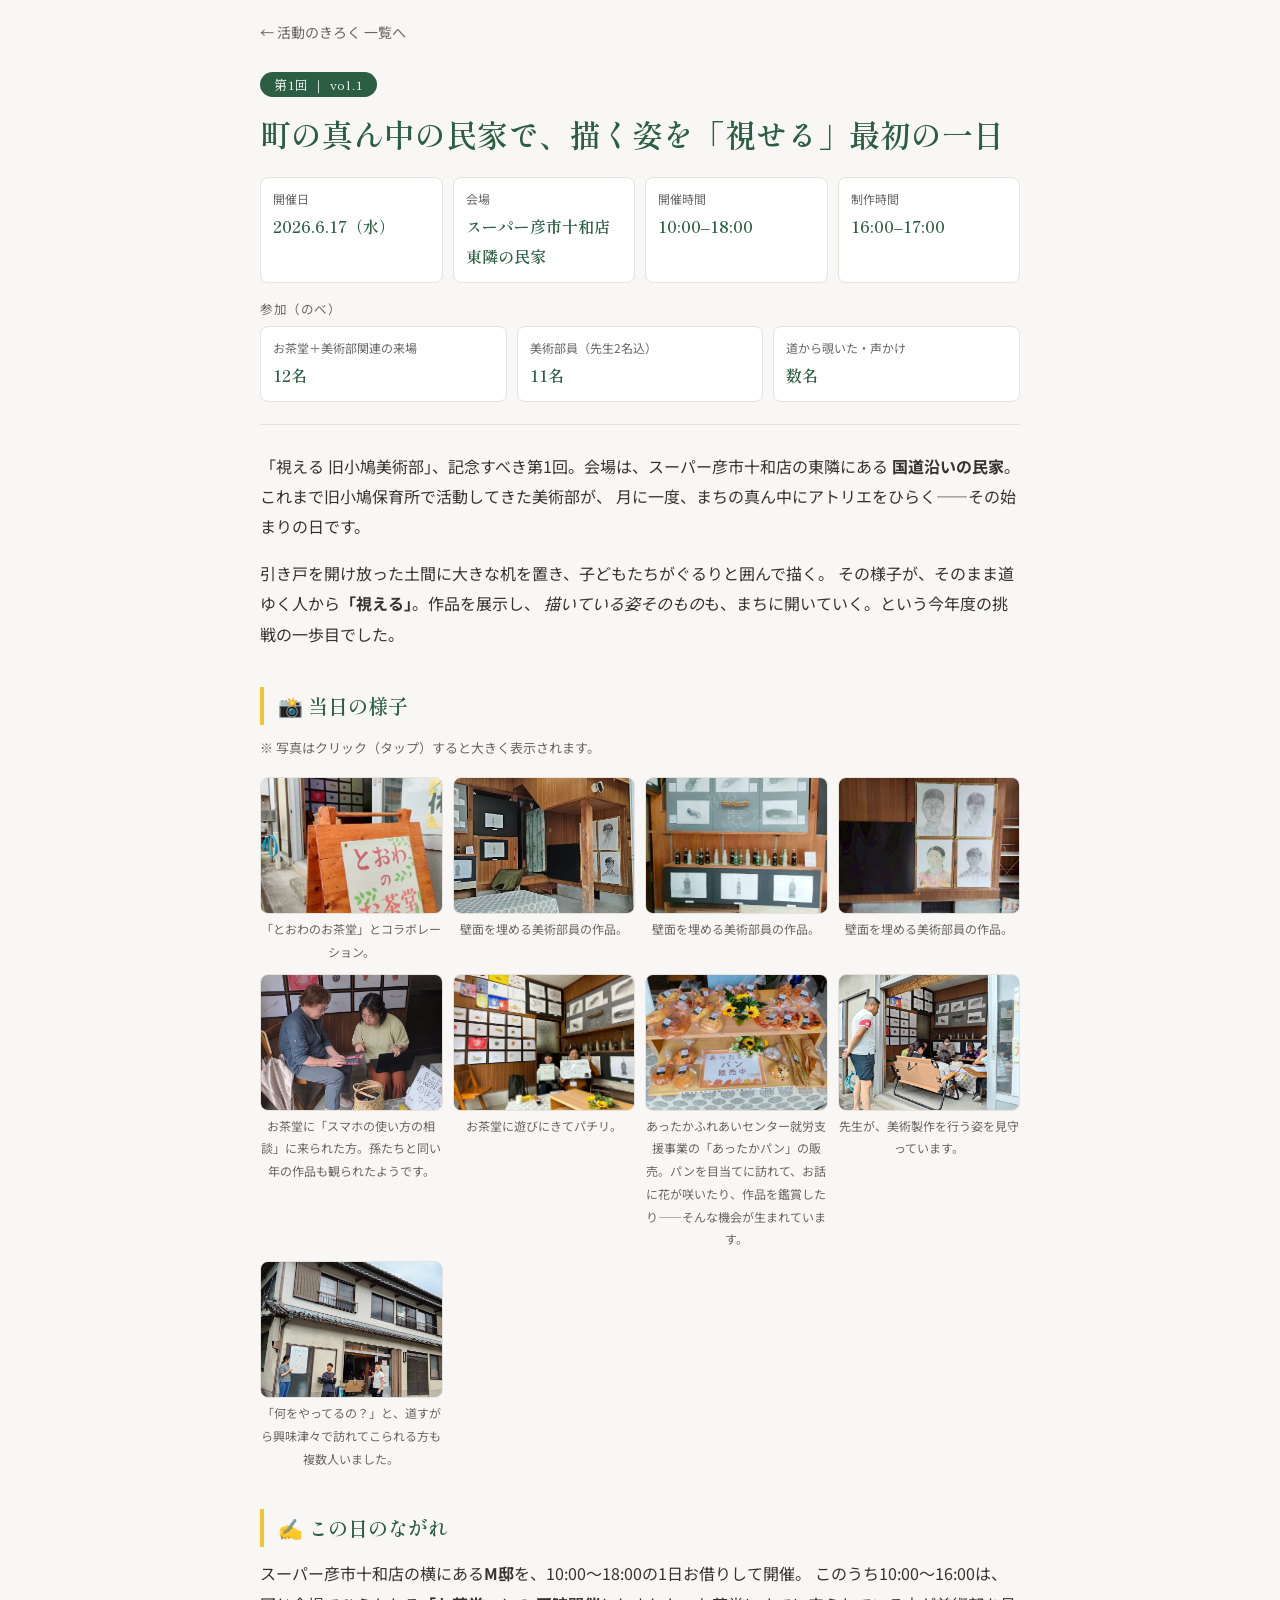
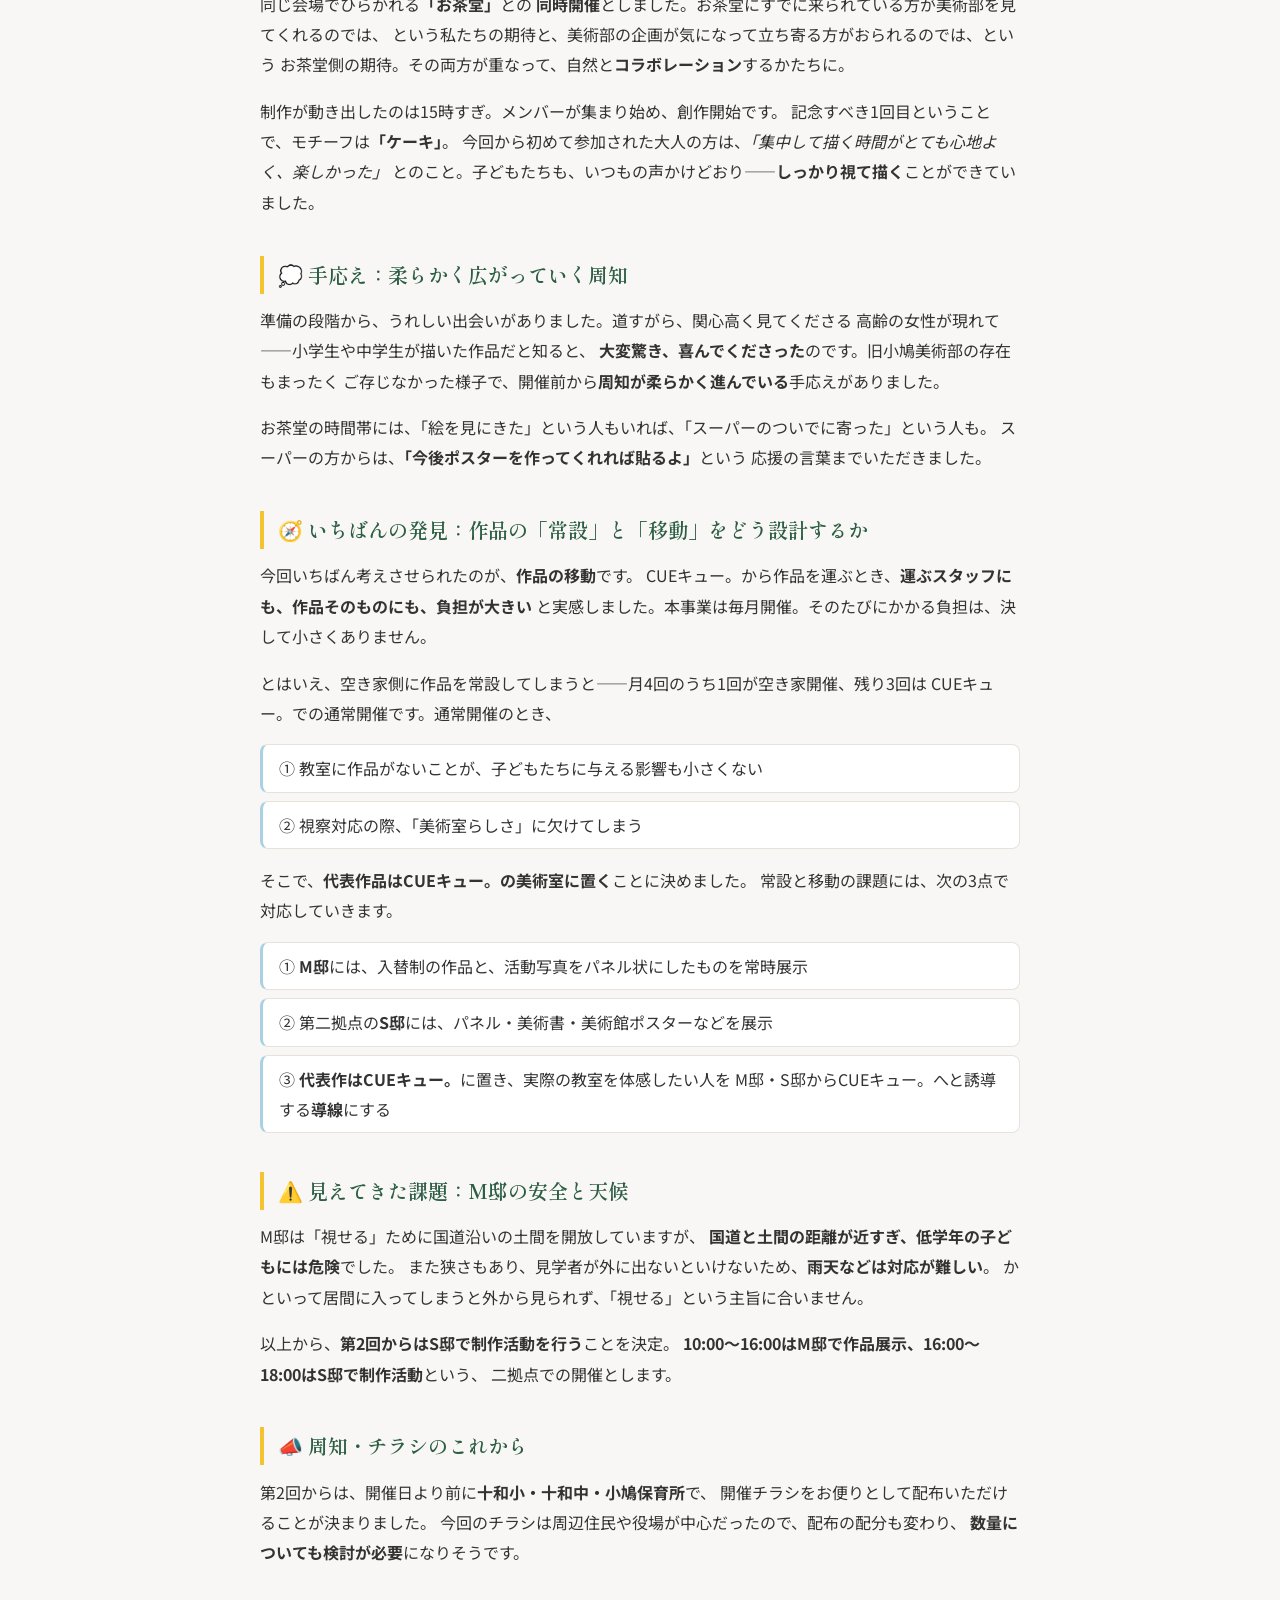
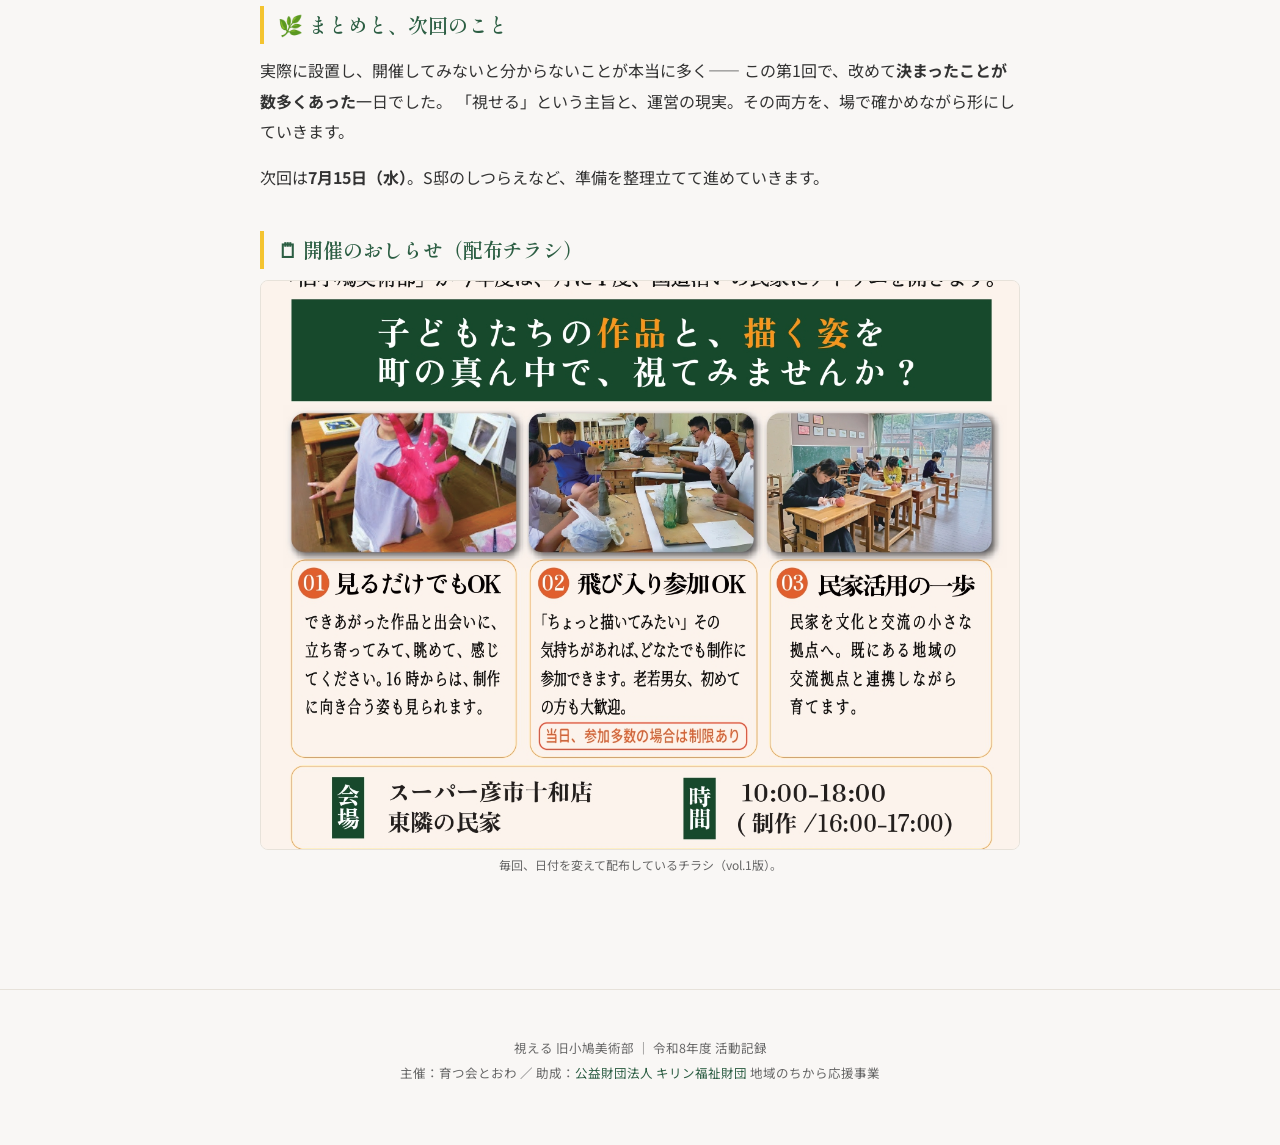
==== reports/2026-06-17-vol01.html @ 8ae600ff "vol.1更新：当日の様子を9枚＋個別キャプションに刷新／クリックで拡大（ライトボックス）追加／トップ画像差し替え／リード文修正 Co-Authored-By: Claude Opus 4.8 <no" ====
<!DOCTYPE html>
<html lang="ja">
<head>
  <meta charset="UTF-8" />
  <meta name="viewport" content="width=device-width, initial-scale=1.0" />
  <meta name="robots" content="noindex, nofollow" />
  <title>第1回（2026.6.17）｜ 視える 旧小鳩美術部</title>
  <link rel="preconnect" href="https://fonts.googleapis.com">
  <link rel="preconnect" href="https://fonts.gstatic.com" crossorigin>
  <link href="https://fonts.googleapis.com/css2?family=Noto+Sans+JP:wght@300;400;500;700&family=Shippori+Mincho:wght@500;600;700&display=swap" rel="stylesheet">
  <link rel="stylesheet" href="../assets/style.css" />
</head>
<body>

  <main class="wrap article">

    <a class="back" href="../index.html">← 活動のきろく 一覧へ</a>

    <header>
      <span class="vol-tag">第1回 ｜ vol.1</span>
      <h1>町の真ん中の民家で、描く姿を「視せる」最初の一日</h1>
      <div class="facts">
        <div class="f"><div class="k">開催日</div><div class="v">2026.6.17（水）</div></div>
        <div class="f"><div class="k">会場</div><div class="v">スーパー彦市十和店 東隣の民家</div></div>
        <div class="f"><div class="k">開催時間</div><div class="v">10:00–18:00</div></div>
        <div class="f"><div class="k">制作時間</div><div class="v">16:00–17:00</div></div>
      </div>
      <div class="facts-label">参加（のべ）</div>
      <div class="facts">
        <div class="f"><div class="k">お茶堂＋美術部関連の来場</div><div class="v">12名</div></div>
        <div class="f"><div class="k">美術部員（先生2名込）</div><div class="v">11名</div></div>
        <div class="f"><div class="k">道から覗いた・声かけ</div><div class="v">数名</div></div>
      </div>
    </header>

    <p>
      「視える 旧小鳩美術部」、記念すべき第1回。会場は、スーパー彦市十和店の東隣にある
      <strong>国道沿いの民家</strong>。これまで旧小鳩保育所で活動してきた美術部が、
      月に一度、まちの真ん中にアトリエをひらく——その始まりの日です。
    </p>
    <p>
      引き戸を開け放った土間に大きな机を置き、子どもたちがぐるりと囲んで描く。
      その様子が、そのまま道ゆく人から<strong>「視える」</strong>。作品を展示し、
      <em>描いている姿そのもの</em>も、まちに開いていく。という今年度の挑戦の一歩目でした。
    </p>

    <h2>📸 当日の様子</h2>
    <p class="note">※ 写真はクリック（タップ）すると大きく表示されます。</p>
    <div class="gallery">
      <figure>
        <img src="../assets/img/g1.jpg" alt="とおわのお茶堂とのコラボレーション" loading="lazy" />
        <figcaption>「とおわのお茶堂」とコラボレーション。</figcaption>
      </figure>
      <figure>
        <img src="../assets/img/g2.jpg" alt="壁面を埋める美術部員の作品" loading="lazy" />
        <figcaption>壁面を埋める美術部員の作品。</figcaption>
      </figure>
      <figure>
        <img src="../assets/img/g3.jpg" alt="壁面を埋める美術部員の作品" loading="lazy" />
        <figcaption>壁面を埋める美術部員の作品。</figcaption>
      </figure>
      <figure>
        <img src="../assets/img/g4.jpg" alt="壁面を埋める美術部員の作品" loading="lazy" />
        <figcaption>壁面を埋める美術部員の作品。</figcaption>
      </figure>
      <figure>
        <img src="../assets/img/g5.jpg" alt="お茶堂にスマホの相談に来られた方" loading="lazy" />
        <figcaption>お茶堂に「スマホの使い方の相談」に来られた方。孫たちと同い年の作品も観られたようです。</figcaption>
      </figure>
      <figure>
        <img src="../assets/img/g6.jpg" alt="お茶堂に遊びにきた様子" loading="lazy" />
        <figcaption>お茶堂に遊びにきてパチリ。</figcaption>
      </figure>
      <figure>
        <img src="../assets/img/g7.jpg" alt="あったかパンの販売" loading="lazy" />
        <figcaption>あったかふれあいセンター就労支援事業の「あったかパン」の販売。パンを目当てに訪れて、お話に花が咲いたり、作品を鑑賞したり——そんな機会が生まれています。</figcaption>
      </figure>
      <figure>
        <img src="../assets/img/g8.jpg" alt="制作する子どもを見守る先生" loading="lazy" />
        <figcaption>先生が、美術製作を行う姿を見守っています。</figcaption>
      </figure>
      <figure>
        <img src="../assets/img/g9.jpg" alt="道すがら興味津々で訪れる人々" loading="lazy" />
        <figcaption>「何をやってるの？」と、道すがら興味津々で訪れてこられる方も複数人いました。</figcaption>
      </figure>
    </div>

    <h2>✍️ この日のながれ</h2>
    <p>
      スーパー彦市十和店の横にある<strong>M邸</strong>を、10:00〜18:00の1日お借りして開催。
      このうち10:00〜16:00は、同じ会場でひらかれる<strong>「お茶堂」</strong>との
      <strong>同時開催</strong>としました。お茶堂にすでに来られている方が美術部を見てくれるのでは、
      という私たちの期待と、美術部の企画が気になって立ち寄る方がおられるのでは、という
      お茶堂側の期待。その両方が重なって、自然と<strong>コラボレーション</strong>するかたちに。
    </p>
    <p>
      制作が動き出したのは15時すぎ。メンバーが集まり始め、創作開始です。
      記念すべき1回目ということで、モチーフは<strong>「ケーキ」</strong>。
      今回から初めて参加された大人の方は、<em>「集中して描く時間がとても心地よく、楽しかった」</em>
      とのこと。子どもたちも、いつもの声かけどおり——<strong>しっかり視て描く</strong>ことができていました。
    </p>

    <h2>💭 手応え：柔らかく広がっていく周知</h2>
    <p>
      準備の段階から、うれしい出会いがありました。道すがら、関心高く見てくださる
      高齢の女性が現れて——小学生や中学生が描いた作品だと知ると、
      <strong>大変驚き、喜んでくださった</strong>のです。旧小鳩美術部の存在もまったく
      ご存じなかった様子で、開催前から<strong>周知が柔らかく進んでいる</strong>手応えがありました。
    </p>
    <p>
      お茶堂の時間帯には、「絵を見にきた」という人もいれば、「スーパーのついでに寄った」という人も。
      スーパーの方からは、<strong>「今後ポスターを作ってくれれば貼るよ」</strong>という
      応援の言葉までいただきました。
    </p>

    <h2>🧭 いちばんの発見：作品の「常設」と「移動」をどう設計するか</h2>
    <p>
      今回いちばん考えさせられたのが、<strong>作品の移動</strong>です。
      CUEキュー。から作品を運ぶとき、<strong>運ぶスタッフにも、作品そのものにも、負担が大きい</strong>
      と実感しました。本事業は毎月開催。そのたびにかかる負担は、決して小さくありません。
    </p>
    <p>
      とはいえ、空き家側に作品を常設してしまうと——月4回のうち1回が空き家開催、残り3回は
      CUEキュー。での通常開催です。通常開催のとき、
    </p>
    <ul>
      <li>① 教室に作品がないことが、子どもたちに与える影響も小さくない</li>
      <li>② 視察対応の際、「美術室らしさ」に欠けてしまう</li>
    </ul>
    <p>
      そこで、<strong>代表作品はCUEキュー。の美術室に置く</strong>ことに決めました。
      常設と移動の課題には、次の3点で対応していきます。
    </p>
    <ul>
      <li>① <strong>M邸</strong>には、入替制の作品と、活動写真をパネル状にしたものを常時展示</li>
      <li>② 第二拠点の<strong>S邸</strong>には、パネル・美術書・美術館ポスターなどを展示</li>
      <li>③ <strong>代表作はCUEキュー。</strong>に置き、実際の教室を体感したい人を
          M邸・S邸からCUEキュー。へと誘導する<strong>導線</strong>にする</li>
    </ul>

    <h2>⚠️ 見えてきた課題：M邸の安全と天候</h2>
    <p>
      M邸は「視せる」ために国道沿いの土間を開放していますが、
      <strong>国道と土間の距離が近すぎ、低学年の子どもには危険</strong>でした。
      また狭さもあり、見学者が外に出ないといけないため、<strong>雨天などは対応が難しい</strong>。
      かといって居間に入ってしまうと外から見られず、「視せる」という主旨に合いません。
    </p>
    <p>
      以上から、<strong>第2回からはS邸で制作活動を行う</strong>ことを決定。
      <strong>10:00〜16:00はM邸で作品展示、16:00〜18:00はS邸で制作活動</strong>という、
      二拠点での開催とします。
    </p>

    <h2>📣 周知・チラシのこれから</h2>
    <p>
      第2回からは、開催日より前に<strong>十和小・十和中・小鳩保育所</strong>で、
      開催チラシをお便りとして配布いただけることが決まりました。
      今回のチラシは周辺住民や役場が中心だったので、配布の配分も変わり、
      <strong>数量についても検討が必要</strong>になりそうです。
    </p>

    <h2>🌿 まとめと、次回のこと</h2>
    <p>
      実際に設置し、開催してみないと分からないことが本当に多く——
      この第1回で、改めて<strong>決まったことが数多くあった</strong>一日でした。
      「視せる」という主旨と、運営の現実。その両方を、場で確かめながら形にしていきます。
    </p>
    <p>
      次回は<strong>7月15日（水）</strong>。S邸のしつらえなど、準備を整理立てて進めていきます。
    </p>

    <h2>🗒 開催のおしらせ（配布チラシ）</h2>
    <div class="gallery">
      <figure>
        <img src="../assets/img/vol01-flyer.jpg" alt="第1回 視える旧小鳩美術部 チラシ" />
        <figcaption>毎回、日付を変えて配布しているチラシ（vol.1版）。</figcaption>
      </figure>
    </div>

  </main>

  <!-- 画像拡大（ライトボックス） -->
  <div id="lightbox" aria-hidden="true">
    <img id="lightbox-img" src="" alt="" />
    <div id="lightbox-cap"></div>
    <button id="lightbox-close" type="button" aria-label="閉じる">×</button>
  </div>
  <script>
  (function () {
    var lb  = document.getElementById('lightbox'),
        lbi = document.getElementById('lightbox-img'),
        lbc = document.getElementById('lightbox-cap');
    function openLb(src, cap) {
      lbi.src = src; lbc.textContent = cap || '';
      lb.classList.add('open'); lb.setAttribute('aria-hidden', 'false');
      document.body.style.overflow = 'hidden';
    }
    function closeLb() {
      lb.classList.remove('open'); lb.setAttribute('aria-hidden', 'true');
      lbi.src = ''; document.body.style.overflow = '';
    }
    document.querySelectorAll('.gallery figure').forEach(function (fig) {
      var img = fig.querySelector('img'),
          cap = fig.querySelector('figcaption');
      if (!img) return;
      img.addEventListener('click', function () {
        openLb(img.getAttribute('src'), cap ? cap.textContent : '');
      });
    });
    lb.addEventListener('click', closeLb);
    document.addEventListener('keydown', function (e) {
      if (e.key === 'Escape') closeLb();
    });
  })();
  </script>

  <footer class="site-foot">
    <p>視える 旧小鳩美術部 ｜ 令和8年度 活動記録<br />
       主催：育つ会とおわ ／ 助成：<span class="kirin">公益財団法人 キリン福祉財団</span> 地域のちから応援事業</p>
  </footer>

</body>
</html>
---- assets/style.css ----
/* =========================================================
   美術部 活動記録 — 共通スタイル
   既存サイト（小鳩美術部）のデザイントークンに準拠
   静的サイト（ビルドなし） / バニラCSS
   ========================================================= */

:root {
  --clr-forest-green: #2C5E43;
  --clr-soft-blue:    #A9D1E1;
  --clr-accent-yellow:#F4C430;
  --clr-accent-orange:#E67E22;
  --clr-text-main:    #333333;
  --clr-text-light:   #666666;
  --clr-bg-light:     #F9F7F5;
  --clr-bg-white:     #FFFFFF;
  --clr-line:         #e7e2da;

  --font-heading: 'Shippori Mincho', serif;
  --font-body:    'Noto Sans JP', sans-serif;

  --space-sm: 1rem;
  --space-md: 2rem;
  --space-lg: 4rem;

  --br-sm: 8px;
  --br-md: 16px;
  --br-lg: 24px;

  --shadow: 0 8px 28px rgba(44, 94, 67, .08);
  --maxw:   760px;
}

* { box-sizing: border-box; }
html { scroll-behavior: smooth; }

body {
  margin: 0;
  font-family: var(--font-body);
  color: var(--clr-text-main);
  background-color: var(--clr-bg-light);
  line-height: 1.9;
  font-weight: 400;
  -webkit-font-smoothing: antialiased;
}

.wrap { max-width: var(--maxw); margin: 0 auto; padding: 0 20px; }

/* ---------- ヘッダー ---------- */
.site-head {
  text-align: center;
  padding: 4rem 20px 2rem;
}
.site-head .badge {
  display: inline-block;
  font-size: 13px;
  letter-spacing: .12em;
  color: var(--clr-forest-green);
  background: var(--clr-bg-white);
  border: 1px solid var(--clr-line);
  padding: 5px 16px;
  border-radius: 999px;
  margin-bottom: 1.4rem;
}
.site-head h1 {
  font-family: var(--font-heading);
  font-weight: 600;
  font-size: clamp(28px, 5vw, 40px);
  color: var(--clr-forest-green);
  margin: 0 0 .6rem;
  letter-spacing: .06em;
}
.site-head p {
  color: var(--clr-text-light);
  margin: 0 auto;
  max-width: 30em;
  font-size: 15px;
}
.rule {
  width: 56px; height: 3px; margin: 1.4rem auto 0;
  background: var(--clr-accent-yellow); border-radius: 3px;
}

/* ---------- レポート一覧（カード） ---------- */
.feed { padding: 1.2rem 0 4rem; }

.card {
  display: block;
  text-decoration: none;
  color: inherit;
  background: var(--clr-bg-white);
  border: 1px solid var(--clr-line);
  border-radius: var(--br-md);
  box-shadow: var(--shadow);
  overflow: hidden;
  margin-bottom: 1.8rem;
  transition: transform .18s ease, box-shadow .18s ease;
}
.card:hover { transform: translateY(-3px); box-shadow: 0 14px 34px rgba(44,94,67,.14); }

.card .thumb {
  aspect-ratio: 16 / 9;
  background: #eceae5 center/cover no-repeat;
  display: flex; align-items: center; justify-content: center;
  color: #b3ada1; font-size: 14px;
}
.card .body { padding: 1.4rem 1.6rem 1.6rem; }
.card .meta {
  display: flex; gap: 14px; flex-wrap: wrap; align-items: center;
  font-size: 13px; color: var(--clr-text-light); margin-bottom: .5rem;
}
.card .meta .vol {
  font-family: var(--font-heading);
  color: var(--clr-bg-white);
  background: var(--clr-forest-green);
  padding: 2px 12px; border-radius: 999px; font-size: 12.5px;
  letter-spacing: .05em;
}
.card h2 {
  font-family: var(--font-heading); font-weight: 600;
  color: var(--clr-forest-green);
  font-size: 21px; margin: 0 0 .4rem;
}
.card .excerpt { color: var(--clr-text-light); font-size: 14.5px; margin: 0; }

/* ---------- 記事ページ ---------- */
.article { padding: .6rem 0 4.5rem; }
.article .back {
  display: inline-block; margin: .6rem 0 1.4rem;
  color: var(--clr-text-light); text-decoration: none; font-size: 14px;
}
.article .back:hover { color: var(--clr-forest-green); }

.article header {
  border-bottom: 1px solid var(--clr-line);
  padding-bottom: 1.4rem; margin-bottom: 1.6rem;
}
.article .vol-tag {
  font-family: var(--font-heading);
  color: var(--clr-bg-white); background: var(--clr-forest-green);
  padding: 3px 14px; border-radius: 999px; font-size: 13px; letter-spacing: .06em;
}
.article h1 {
  font-family: var(--font-heading); font-weight: 600;
  color: var(--clr-forest-green);
  font-size: clamp(23px, 4.5vw, 31px); margin: .8rem 0 1.2rem;
  line-height: 1.5;
}

.facts {
  display: grid; grid-template-columns: repeat(auto-fit, minmax(130px, 1fr));
  gap: 10px; margin: 0;
}
.facts .f {
  background: var(--clr-bg-white); border: 1px solid var(--clr-line);
  border-radius: var(--br-sm); padding: 10px 12px;
}
.facts .f .k { font-size: 12px; color: var(--clr-text-light); }
.facts .f .v {
  font-family: var(--font-heading); font-size: 16px; font-weight: 600;
  color: var(--clr-forest-green);
}
.facts-label {
  font-size: 12.5px; color: var(--clr-text-light);
  margin: 14px 0 6px; letter-spacing: .04em;
}

.article h2 {
  font-family: var(--font-heading); font-weight: 600;
  font-size: 20px; color: var(--clr-forest-green);
  margin: 2.4rem 0 .7rem;
  padding-left: 14px; border-left: 4px solid var(--clr-accent-yellow);
}
.article p { margin: 0 0 1rem; }
.article .note { color: var(--clr-text-light); font-size: 13px; }
.article ul {
  margin: 0 0 1rem; padding: 0; list-style: none;
}
.article ul li {
  position: relative; padding: .5rem .8rem .5rem 1rem;
  margin-bottom: .5rem;
  background: var(--clr-bg-white); border: 1px solid var(--clr-line);
  border-left: 3px solid var(--clr-soft-blue);
  border-radius: var(--br-sm);
}

/* 写真ギャラリー */
.gallery {
  display: grid; grid-template-columns: repeat(auto-fit, minmax(180px, 1fr));
  gap: 10px; margin: .5rem 0;
}
.gallery figure { margin: 0; }
.gallery img {
  width: 100%; aspect-ratio: 4/3; object-fit: cover;
  border-radius: var(--br-sm); border: 1px solid var(--clr-line); display: block;
}
.gallery figcaption { font-size: 12px; color: var(--clr-text-light); margin-top: 4px; text-align: center; }
.gallery img { cursor: zoom-in; transition: filter .15s ease; }
.gallery img:hover { filter: brightness(1.04); }

/* 画像拡大ライトボックス */
#lightbox {
  position: fixed; inset: 0; z-index: 999;
  background: rgba(20, 15, 10, .88);
  display: none; align-items: center; justify-content: center;
  padding: 24px; cursor: zoom-out;
}
#lightbox.open { display: flex; }
#lightbox img {
  max-width: 100%; max-height: 80vh; object-fit: contain;
  border-radius: var(--br-sm); box-shadow: 0 10px 40px rgba(0,0,0,.5);
}
#lightbox-cap {
  position: absolute; left: 0; right: 0; bottom: 18px;
  text-align: center; color: #fff; font-size: 14px; padding: 0 24px;
  text-shadow: 0 1px 3px rgba(0,0,0,.7); line-height: 1.6;
}
#lightbox-close {
  position: absolute; top: 12px; right: 18px;
  background: none; border: none; color: #fff;
  font-size: 36px; line-height: 1; cursor: pointer;
}
.ph {
  width: 100%; aspect-ratio: 4/3; border-radius: var(--br-sm);
  background: #eceae5;
  display: flex; align-items: center; justify-content: center;
  color: #b3ada1; font-size: 13px; border: 1px dashed #d6d0c5;
}

/* お金メモ */
.money {
  background: var(--clr-bg-white); border: 1px solid var(--clr-line);
  border-left: 4px solid var(--clr-soft-blue);
  border-radius: var(--br-sm); padding: 14px 18px; font-size: 14px;
}
.money .ttl {
  font-family: var(--font-heading);
  color: var(--clr-forest-green); font-weight: 600; margin-bottom: .2rem;
}

/* ---------- フッター ---------- */
.site-foot {
  text-align: center; color: var(--clr-text-light); font-size: 12.5px;
  padding: 2rem 20px 3rem; margin-top: 2rem;
  border-top: 1px solid var(--clr-line);
  line-height: 2;
}
.site-foot .kirin { color: var(--clr-forest-green); }
.site-foot a { color: var(--clr-forest-green); }

/* 編集者向けの注記（公開時に消す） */
.draft-note {
  background: #fffaf0; border: 1px dashed var(--clr-accent-orange); color: #a85f1c;
  border-radius: var(--br-sm); padding: 10px 14px; font-size: 13px; margin: 14px 0;
}
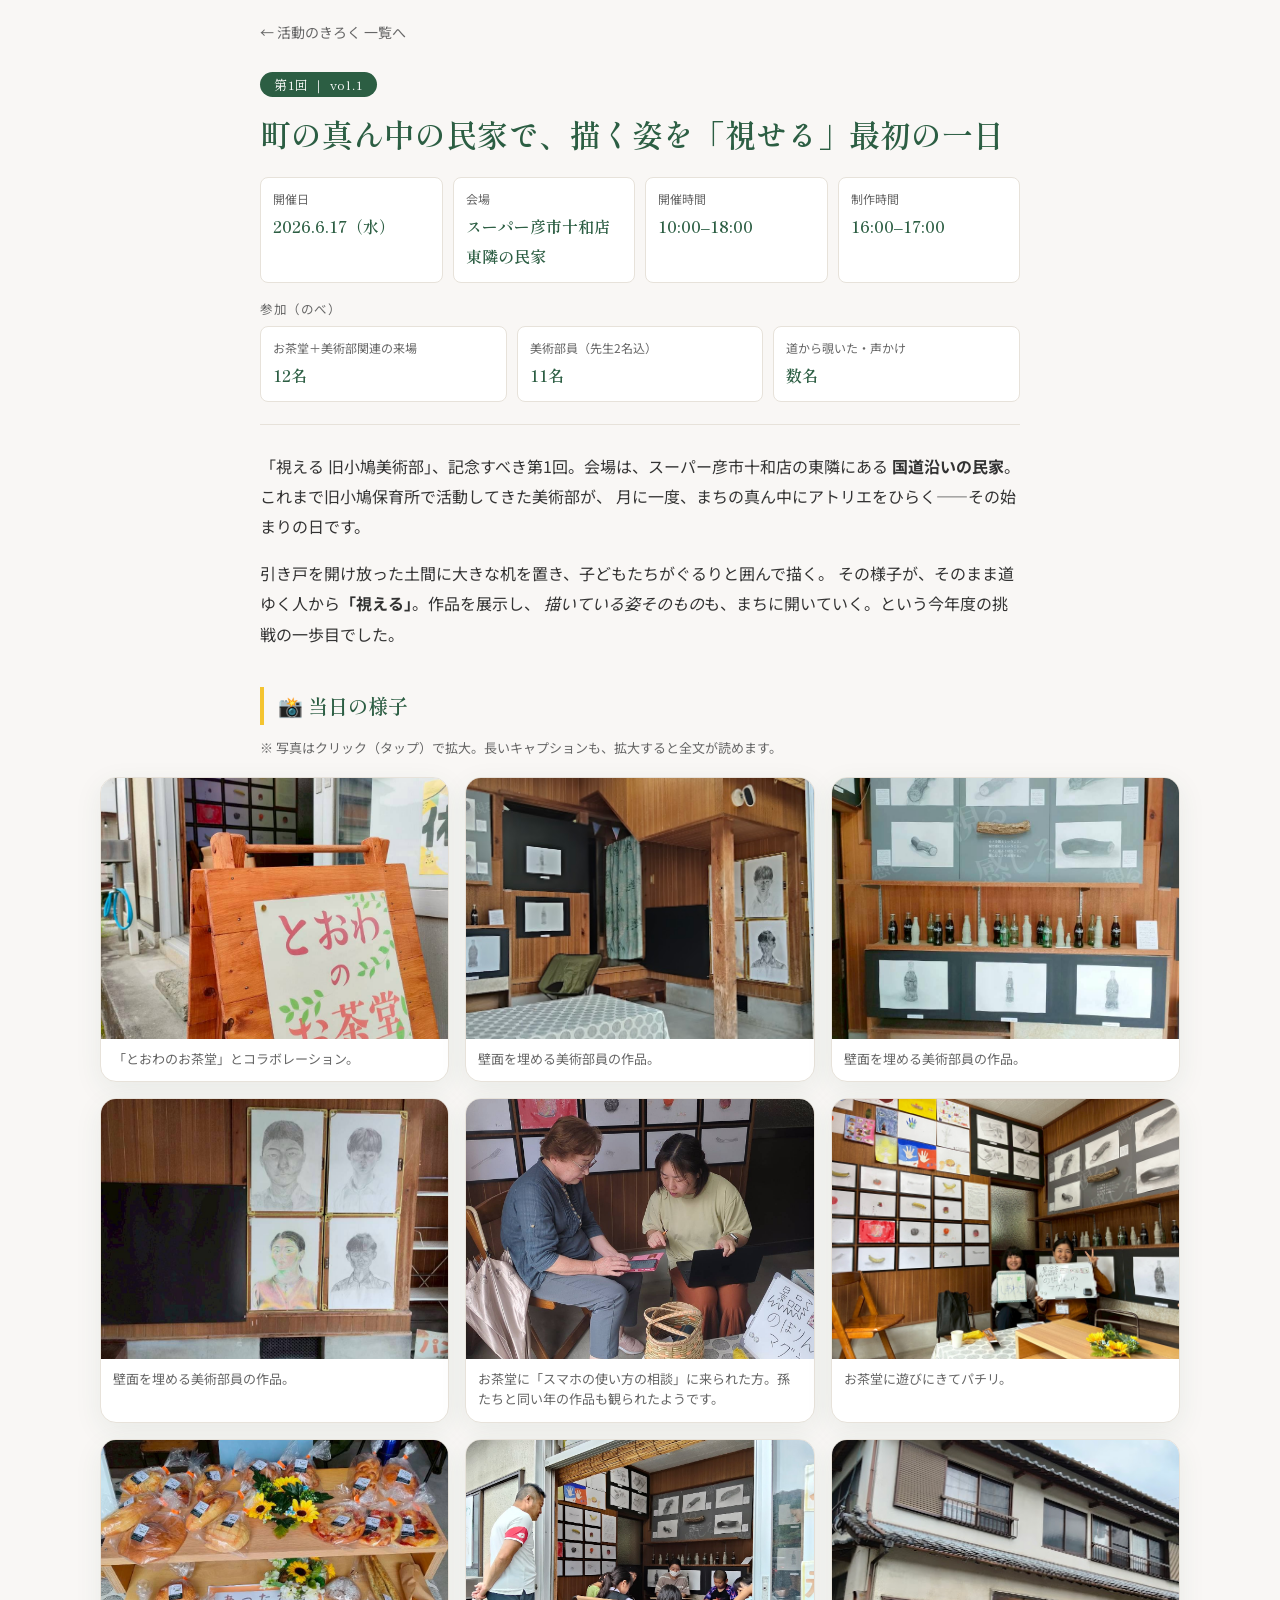
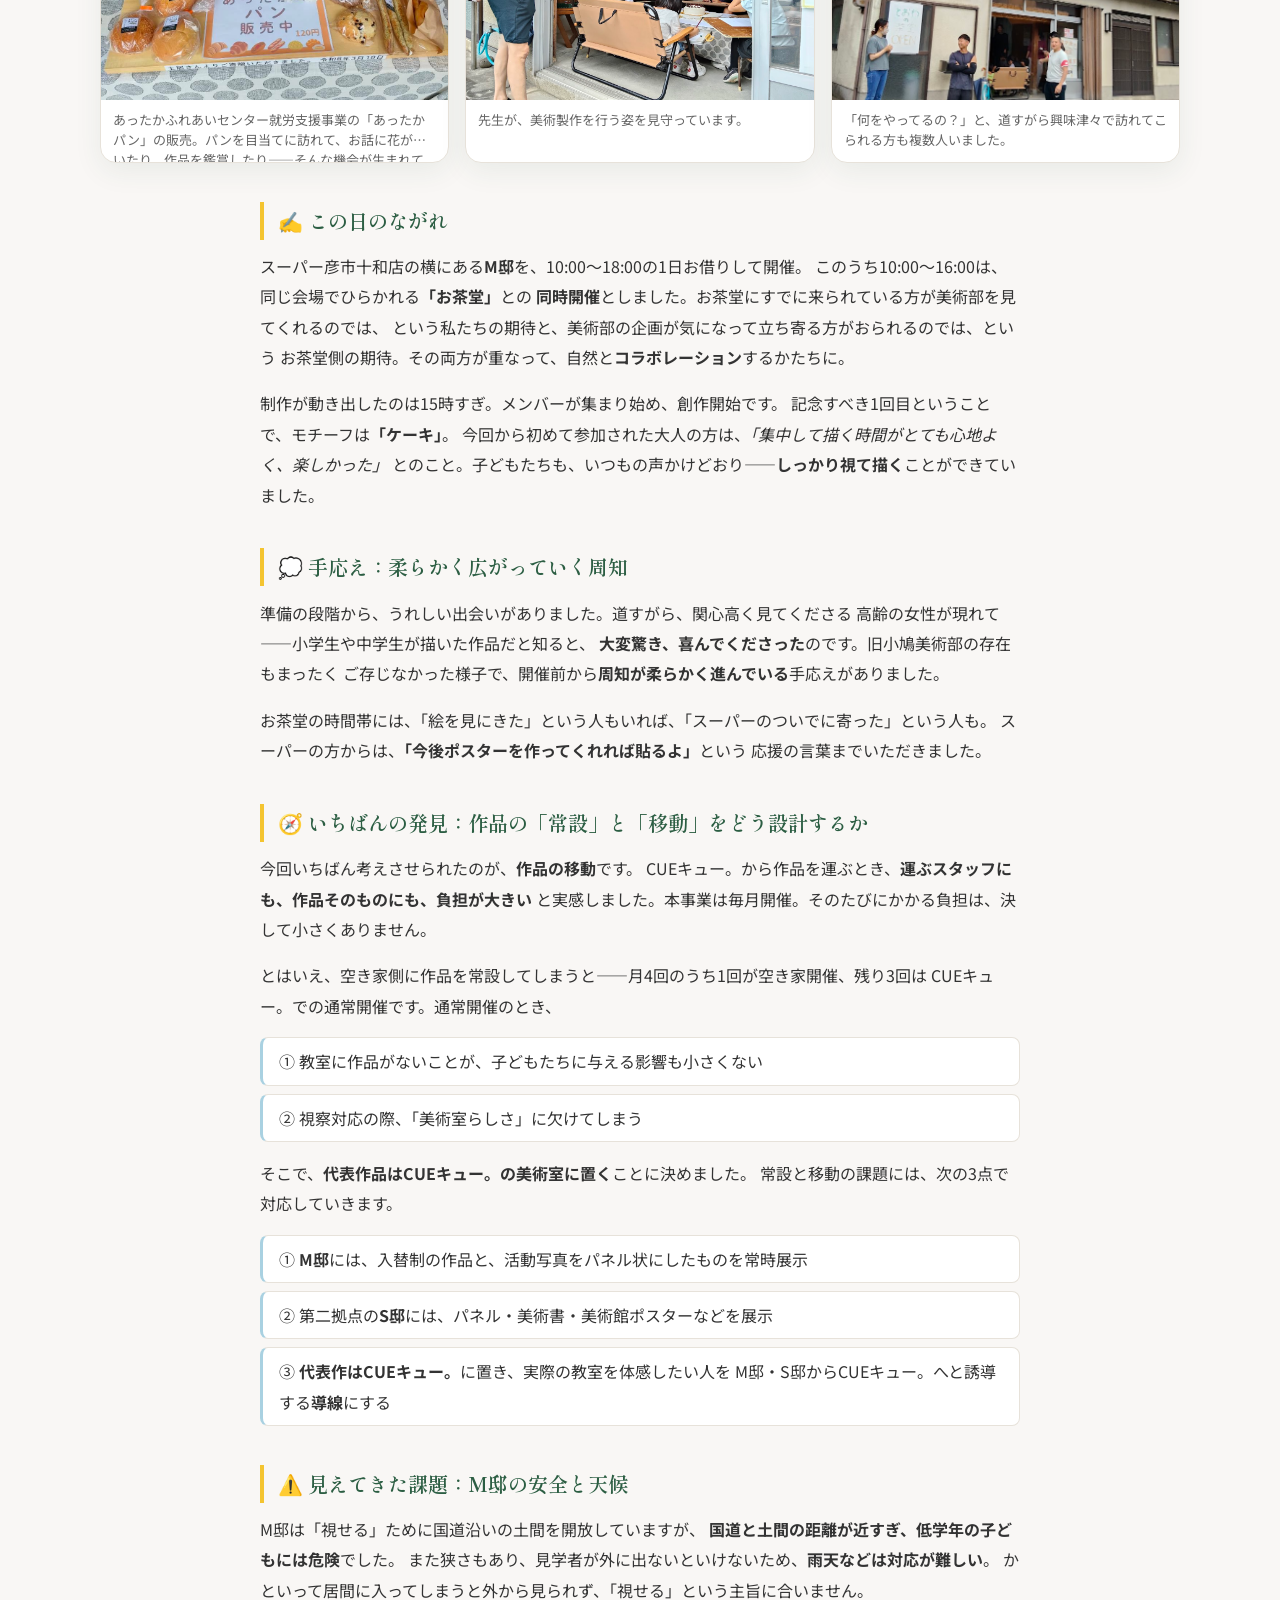
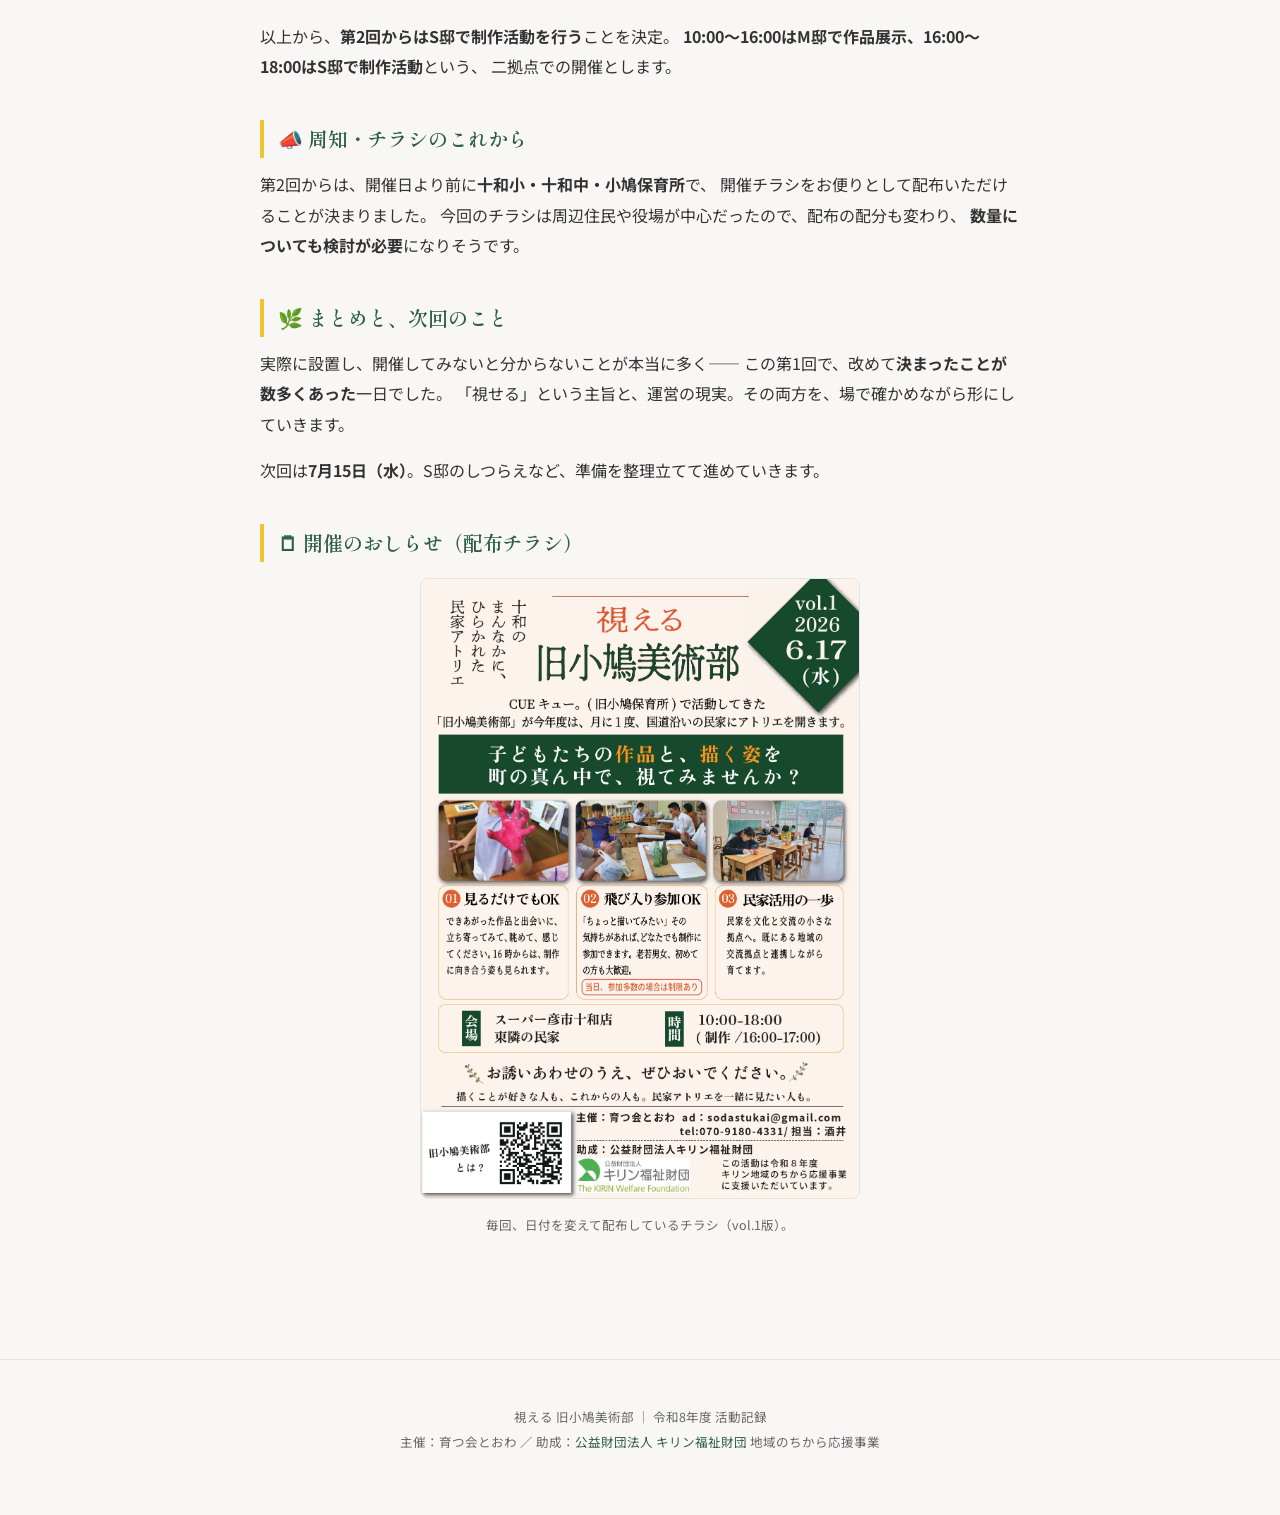
==== commit 7c194d8f: "vol.1レイアウト改善：写真を3列カードで大きく表示／キャプション2行省略＋クリックで全文／チラシは大きく中央 Co-Authored-By: Claude Opus 4.8 <noreply@an" ====
--- a/reports/2026-06-17-vol01.html
+++ b/reports/2026-06-17-vol01.html
@@ -45,7 +45,7 @@
     </p>
 
     <h2>📸 当日の様子</h2>
-    <p class="note">※ 写真はクリック（タップ）すると大きく表示されます。</p>
+    <p class="note">※ 写真はクリック（タップ）で拡大。長いキャプションも、拡大すると全文が読めます。</p>
     <div class="gallery">
       <figure>
         <img src="../assets/img/g1.jpg" alt="とおわのお茶堂とのコラボレーション" loading="lazy" />
@@ -170,9 +170,9 @@
     </p>
 
     <h2>🗒 開催のおしらせ（配布チラシ）</h2>
-    <div class="gallery">
-      <figure>
-        <img src="../assets/img/vol01-flyer.jpg" alt="第1回 視える旧小鳩美術部 チラシ" />
+    <div class="flyer-wrap">
+      <figure>
+        <img src="../assets/img/vol01-flyer.jpg" alt="第1回 視える旧小鳩美術部 チラシ" loading="lazy" />
         <figcaption>毎回、日付を変えて配布しているチラシ（vol.1版）。</figcaption>
       </figure>
     </div>
@@ -199,7 +199,7 @@
       lb.classList.remove('open'); lb.setAttribute('aria-hidden', 'true');
       lbi.src = ''; document.body.style.overflow = '';
     }
-    document.querySelectorAll('.gallery figure').forEach(function (fig) {
+    document.querySelectorAll('.gallery figure, .flyer-wrap figure').forEach(function (fig) {
       var img = fig.querySelector('img'),
           cap = fig.querySelector('figcaption');
       if (!img) return;
--- a/assets/style.css
+++ b/assets/style.css
@@ -183,19 +183,46 @@
   border-radius: var(--br-sm);
 }
 
-/* 写真ギャラリー */
+/* 写真ギャラリー（3列・本文より広い帯で大きく見せる） */
 .gallery {
-  display: grid; grid-template-columns: repeat(auto-fit, minmax(180px, 1fr));
-  gap: 10px; margin: .5rem 0;
-}
-.gallery figure { margin: 0; }
+  display: grid; grid-template-columns: repeat(3, 1fr);
+  gap: 16px; margin: 1rem auto 1.4rem;
+  width: min(100vw - 36px, 1080px);
+  margin-left: 50%; transform: translateX(-50%);
+}
+.gallery figure {
+  margin: 0;
+  background: var(--clr-bg-white); border: 1px solid var(--clr-line);
+  border-radius: var(--br-md); overflow: hidden; box-shadow: var(--shadow);
+}
 .gallery img {
-  width: 100%; aspect-ratio: 4/3; object-fit: cover;
-  border-radius: var(--br-sm); border: 1px solid var(--clr-line); display: block;
-}
-.gallery figcaption { font-size: 12px; color: var(--clr-text-light); margin-top: 4px; text-align: center; }
-.gallery img { cursor: zoom-in; transition: filter .15s ease; }
-.gallery img:hover { filter: brightness(1.04); }
+  width: 100%; aspect-ratio: 4/3; object-fit: cover; display: block;
+  cursor: zoom-in; transition: filter .15s ease;
+}
+.gallery img:hover { filter: brightness(1.05); }
+.gallery figcaption {
+  font-size: 13px; color: var(--clr-text-light);
+  padding: 10px 12px 12px; line-height: 1.55;
+  display: -webkit-box; -webkit-line-clamp: 2; -webkit-box-orient: vertical;
+  overflow: hidden;
+}
+@media (max-width: 720px) {
+  .gallery { grid-template-columns: repeat(2, 1fr); gap: 12px; }
+}
+@media (max-width: 420px) {
+  .gallery { grid-template-columns: 1fr 1fr; gap: 10px; }
+  .gallery figcaption { font-size: 12px; padding: 8px 10px 10px; }
+}
+
+/* チラシ（1枚を大きく中央に） */
+.flyer-wrap { text-align: center; margin: 1rem 0; }
+.flyer-wrap figure { margin: 0; display: inline-block; }
+.flyer-wrap img {
+  width: 100%; max-width: 440px; height: auto;
+  border-radius: var(--br-sm); border: 1px solid var(--clr-line);
+  cursor: zoom-in;
+}
+.flyer-wrap figcaption { font-size: 12.5px; color: var(--clr-text-light); margin-top: 6px; }
 
 /* 画像拡大ライトボックス */
 #lightbox {
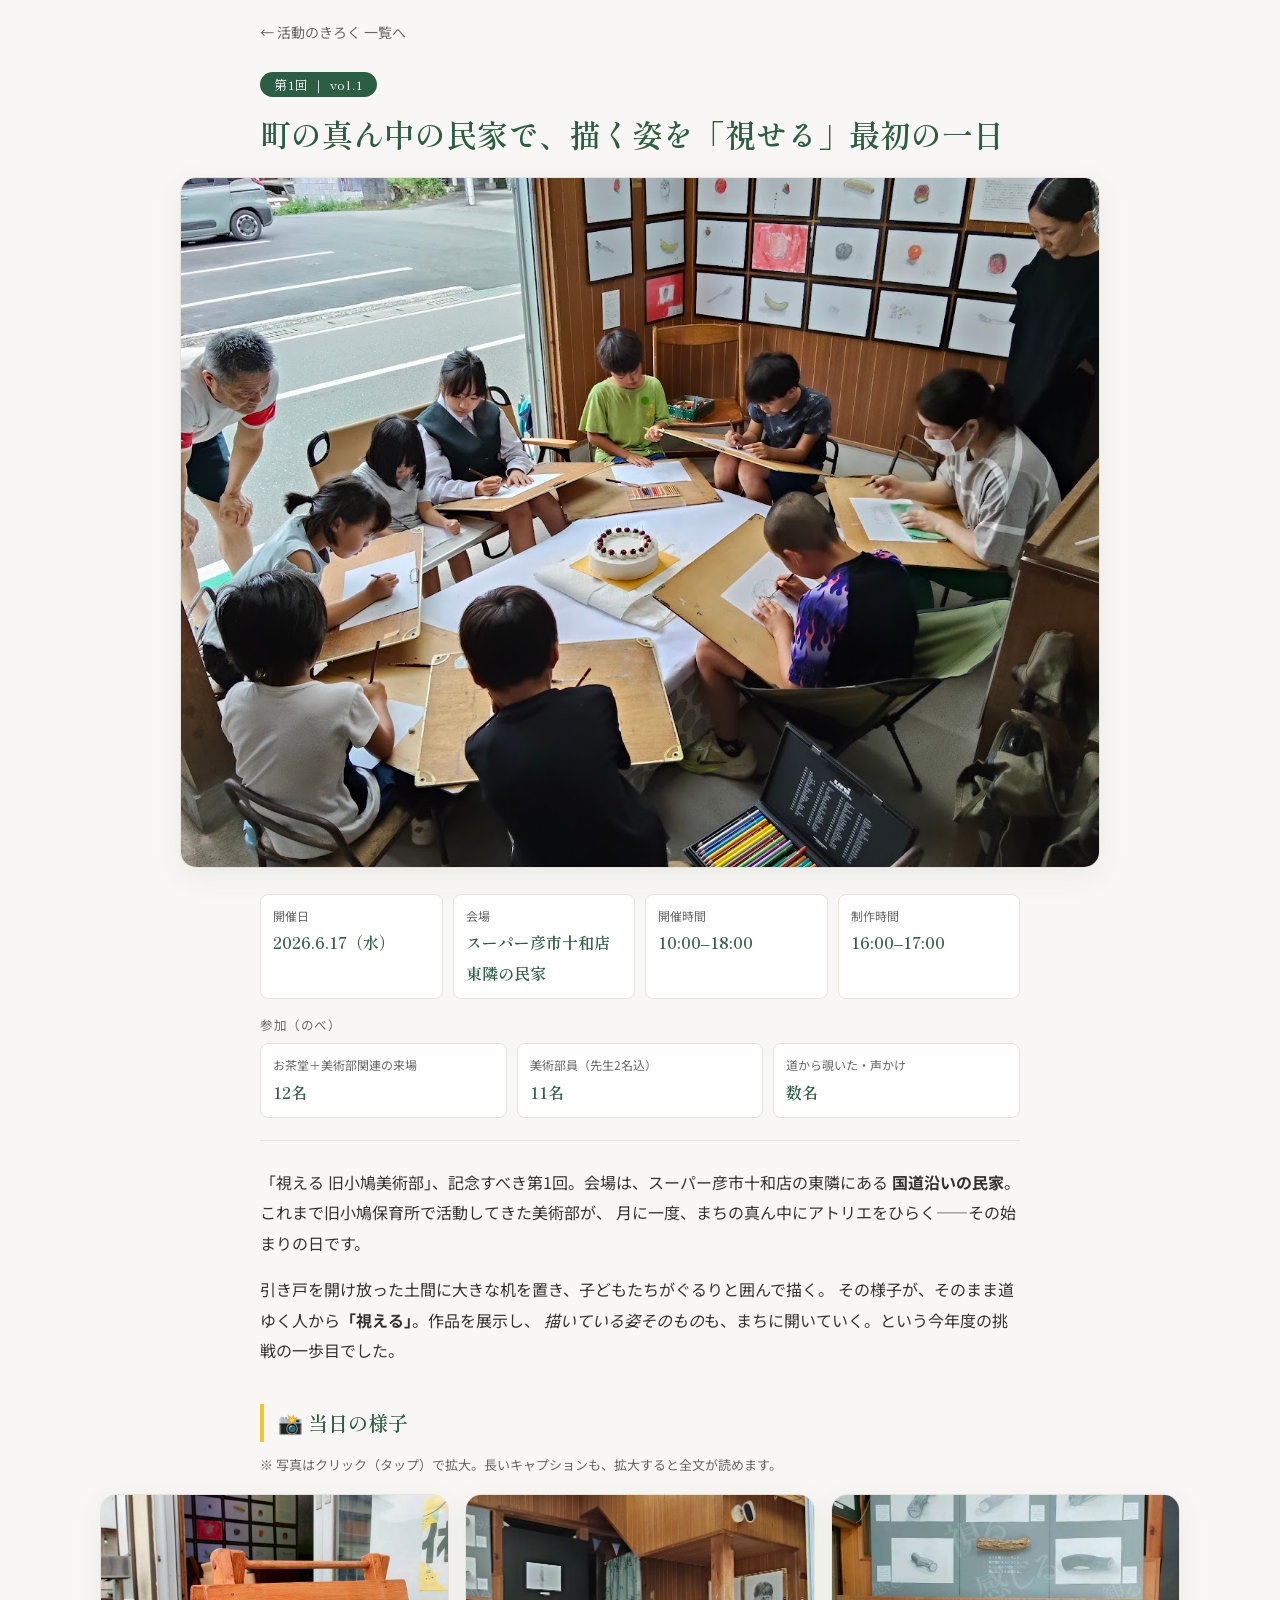
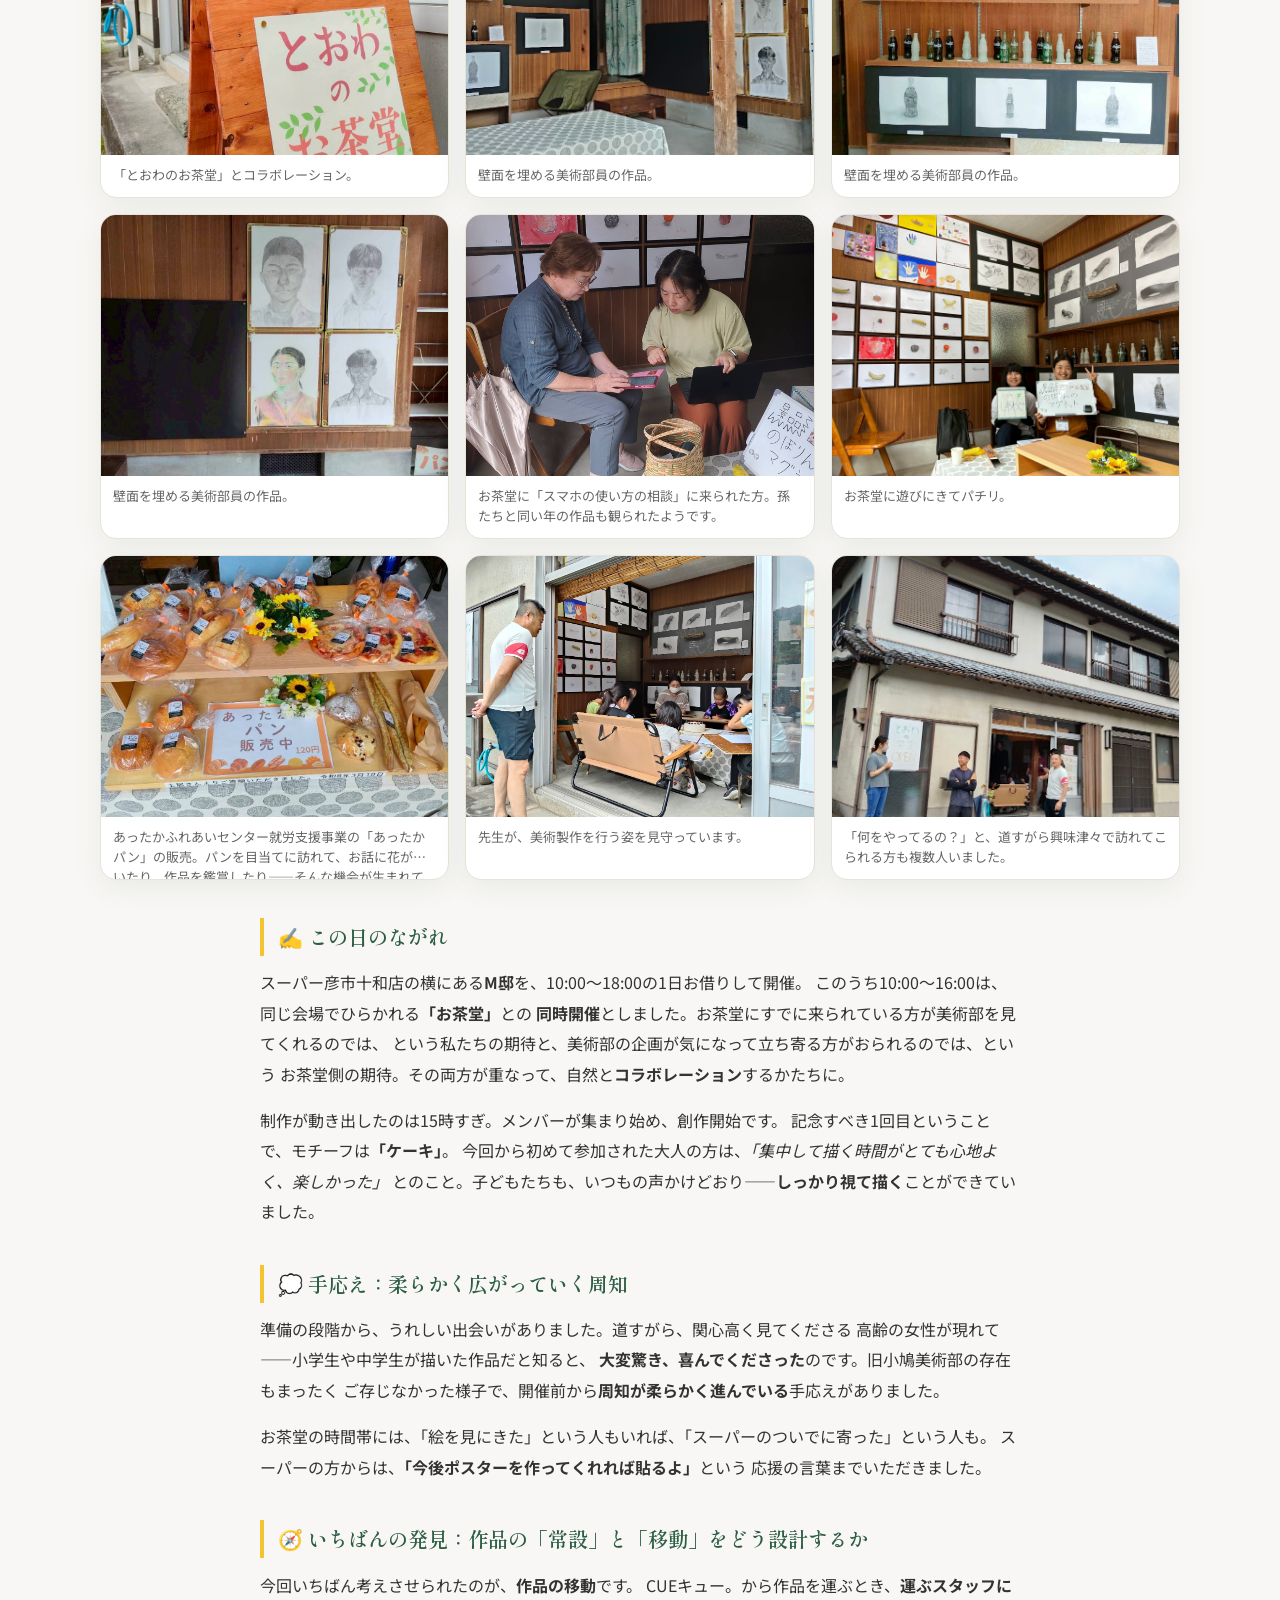
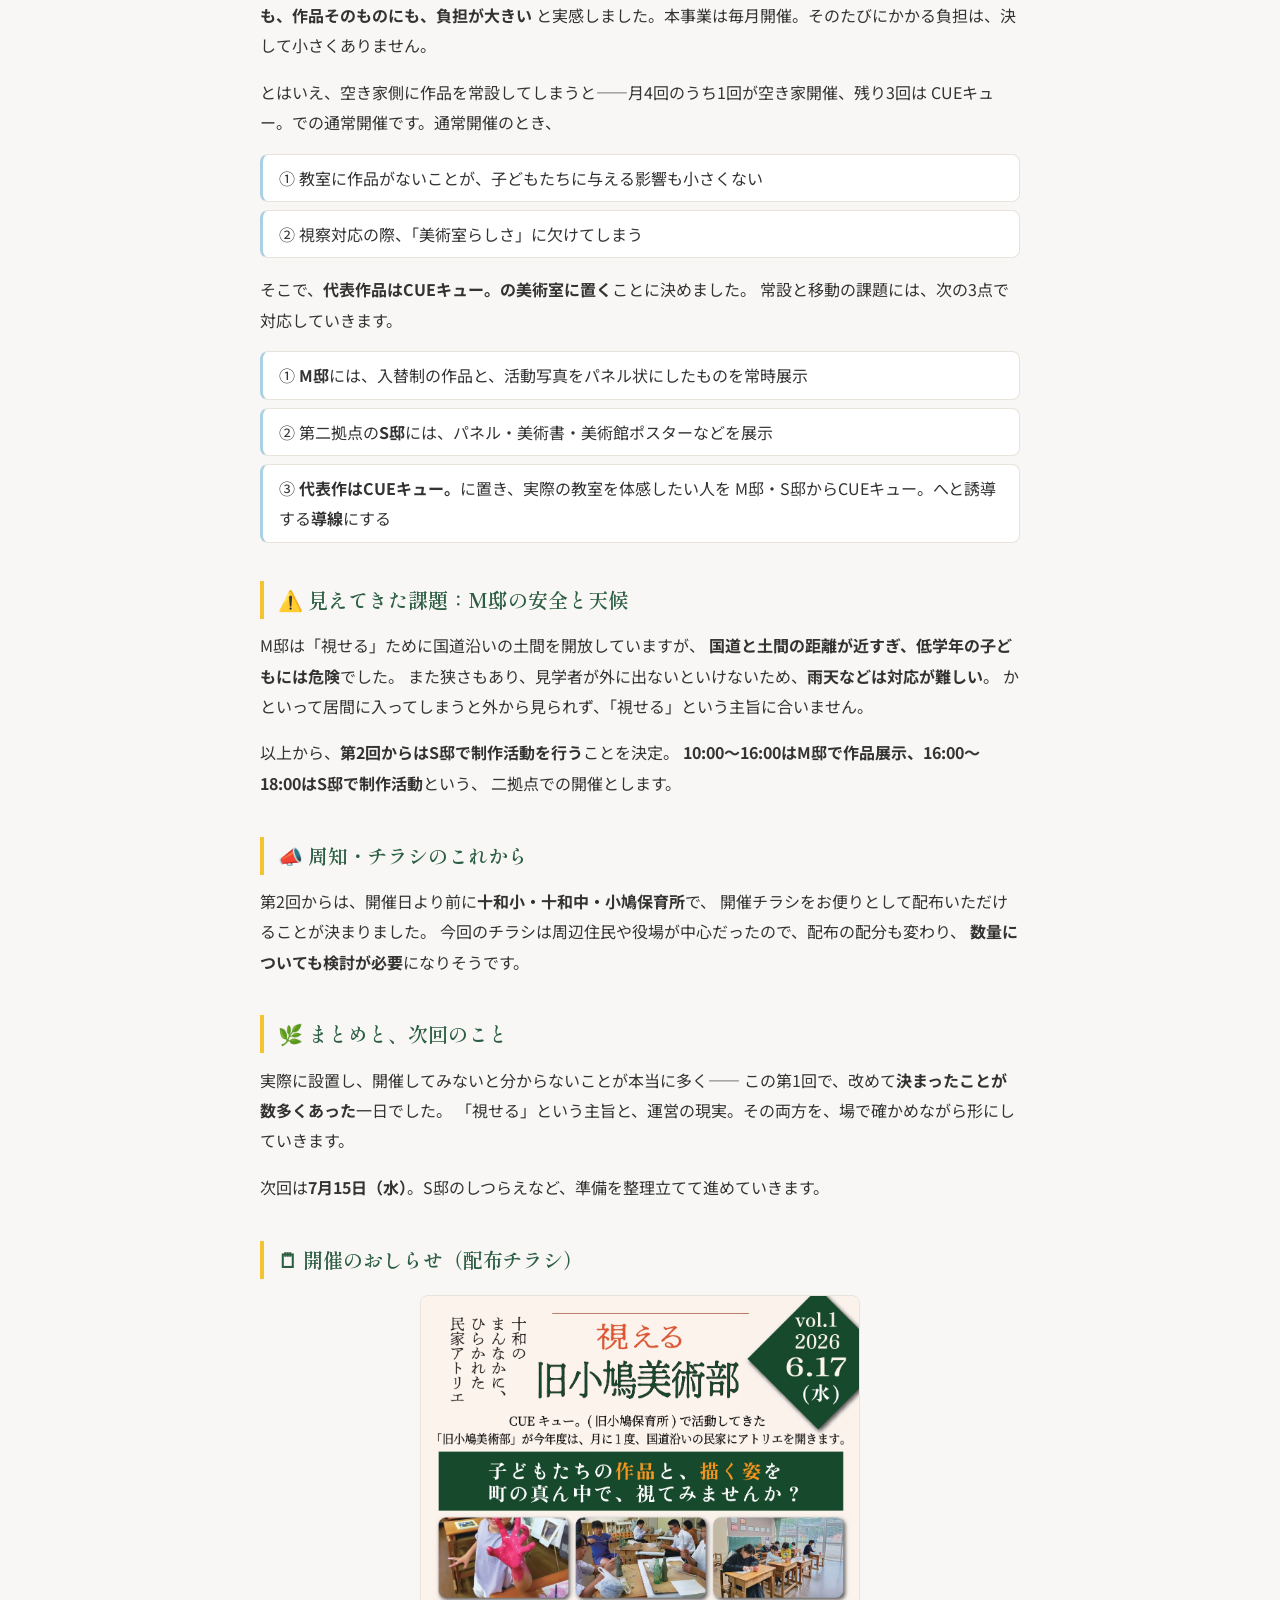
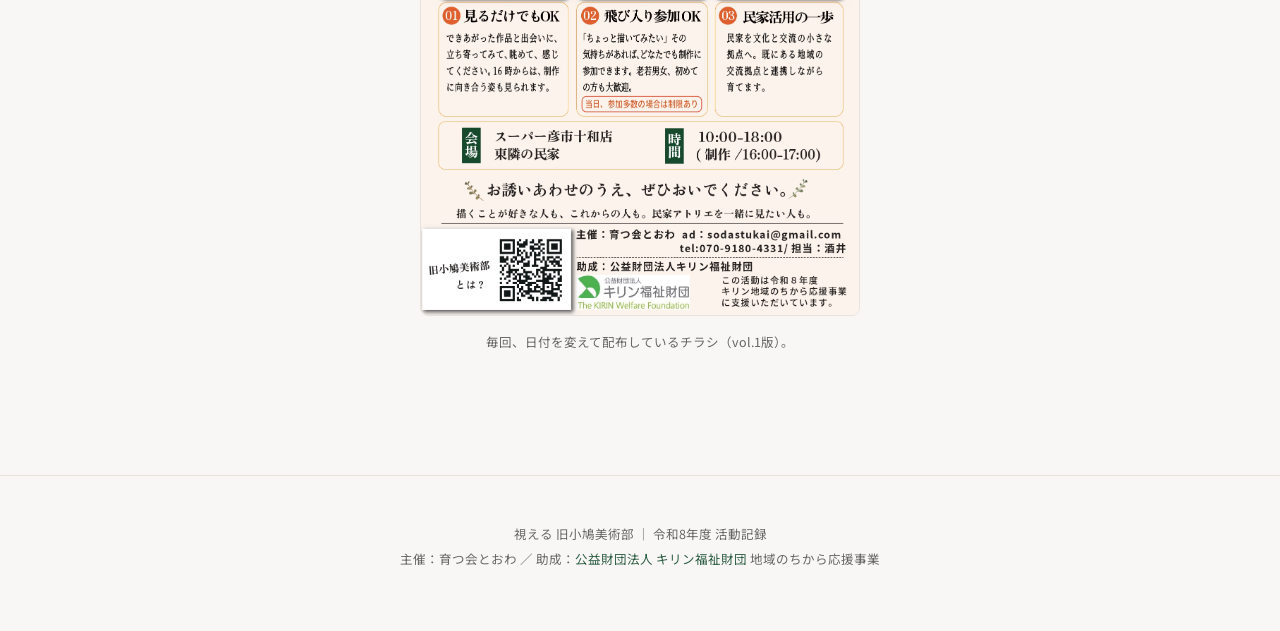
==== commit 2117f0f0: "トップを横3枚カードグリッド化＋第2回予告カード／記事タイトル下にシンボル写真を大きく配置 Co-Authored-By: Claude Opus 4.8 <noreply@anthropic.com" ====
--- a/reports/2026-06-17-vol01.html
+++ b/reports/2026-06-17-vol01.html
@@ -19,6 +19,11 @@
     <header>
       <span class="vol-tag">第1回 ｜ vol.1</span>
       <h1>町の真ん中の民家で、描く姿を「視せる」最初の一日</h1>
+
+      <figure class="hero">
+        <img src="../assets/img/vol01-cover.jpg" alt="ケーキを囲んで描く子どもたち（第1回のシンボル写真）" />
+      </figure>
+
       <div class="facts">
         <div class="f"><div class="k">開催日</div><div class="v">2026.6.17（水）</div></div>
         <div class="f"><div class="k">会場</div><div class="v">スーパー彦市十和店 東隣の民家</div></div>
@@ -199,7 +204,7 @@
       lb.classList.remove('open'); lb.setAttribute('aria-hidden', 'true');
       lbi.src = ''; document.body.style.overflow = '';
     }
-    document.querySelectorAll('.gallery figure, .flyer-wrap figure').forEach(function (fig) {
+    document.querySelectorAll('.gallery figure, .flyer-wrap figure, figure.hero').forEach(function (fig) {
       var img = fig.querySelector('img'),
           cap = fig.querySelector('figcaption');
       if (!img) return;
--- a/assets/style.css
+++ b/assets/style.css
@@ -80,8 +80,17 @@
   background: var(--clr-accent-yellow); border-radius: 3px;
 }
 
-/* ---------- レポート一覧（カード） ---------- */
-.feed { padding: 1.2rem 0 4rem; }
+/* ---------- レポート一覧（カード／横3枚グリッド） ---------- */
+.feed {
+  max-width: 1120px; margin: 0 auto;
+  padding: 1.4rem 20px 4.5rem;
+}
+.card-grid {
+  display: grid; grid-template-columns: repeat(3, 1fr);
+  gap: 24px; align-items: stretch;
+}
+@media (max-width: 900px) { .card-grid { grid-template-columns: repeat(2, 1fr); gap: 18px; } }
+@media (max-width: 600px) { .card-grid { grid-template-columns: 1fr; } }
 
 .card {
   display: block;
@@ -92,10 +101,27 @@
   border-radius: var(--br-md);
   box-shadow: var(--shadow);
   overflow: hidden;
-  margin-bottom: 1.8rem;
   transition: transform .18s ease, box-shadow .18s ease;
 }
 .card:hover { transform: translateY(-3px); box-shadow: 0 14px 34px rgba(44,94,67,.14); }
+
+/* 次回予告カード（記事ができたら通常カードに置き換え） */
+.card-next {
+  border: 2px dashed var(--clr-line); background: transparent; box-shadow: none;
+  display: flex; align-items: center; justify-content: center; text-align: center;
+  min-height: 220px;
+}
+.card-next:hover { transform: none; box-shadow: none; }
+.next-inner { padding: 1.6rem; color: var(--clr-text-light); }
+.vol-ghost {
+  display: inline-block; font-family: var(--font-heading);
+  color: var(--clr-text-light); background: transparent;
+  border: 1px solid var(--clr-line); padding: 2px 12px; border-radius: 999px;
+  font-size: 12.5px; letter-spacing: .05em; margin-bottom: .7rem;
+}
+.next-date { font-family: var(--font-heading); color: var(--clr-forest-green); font-size: 17px; margin: 0 0 .2rem; }
+.next-title { font-size: 14px; margin: 0 0 .8rem; }
+.next-note { font-family: var(--font-heading); font-size: 15px; color: var(--clr-text-light); margin: 0; letter-spacing: .1em; }
 
 .card .thumb {
   aspect-ratio: 16 / 9;
@@ -144,6 +170,18 @@
   color: var(--clr-forest-green);
   font-size: clamp(23px, 4.5vw, 31px); margin: .8rem 0 1.2rem;
   line-height: 1.5;
+}
+
+/* シンボル写真（タイトル直下の大きなヒーロー画像） */
+.hero {
+  margin: 0 0 1.6rem;
+  width: min(100vw - 36px, 920px);
+  margin-left: 50%; transform: translateX(-50%);
+}
+.hero img {
+  width: 100%; height: auto; display: block;
+  border-radius: var(--br-md); border: 1px solid var(--clr-line);
+  box-shadow: var(--shadow); cursor: zoom-in;
 }
 
 .facts {
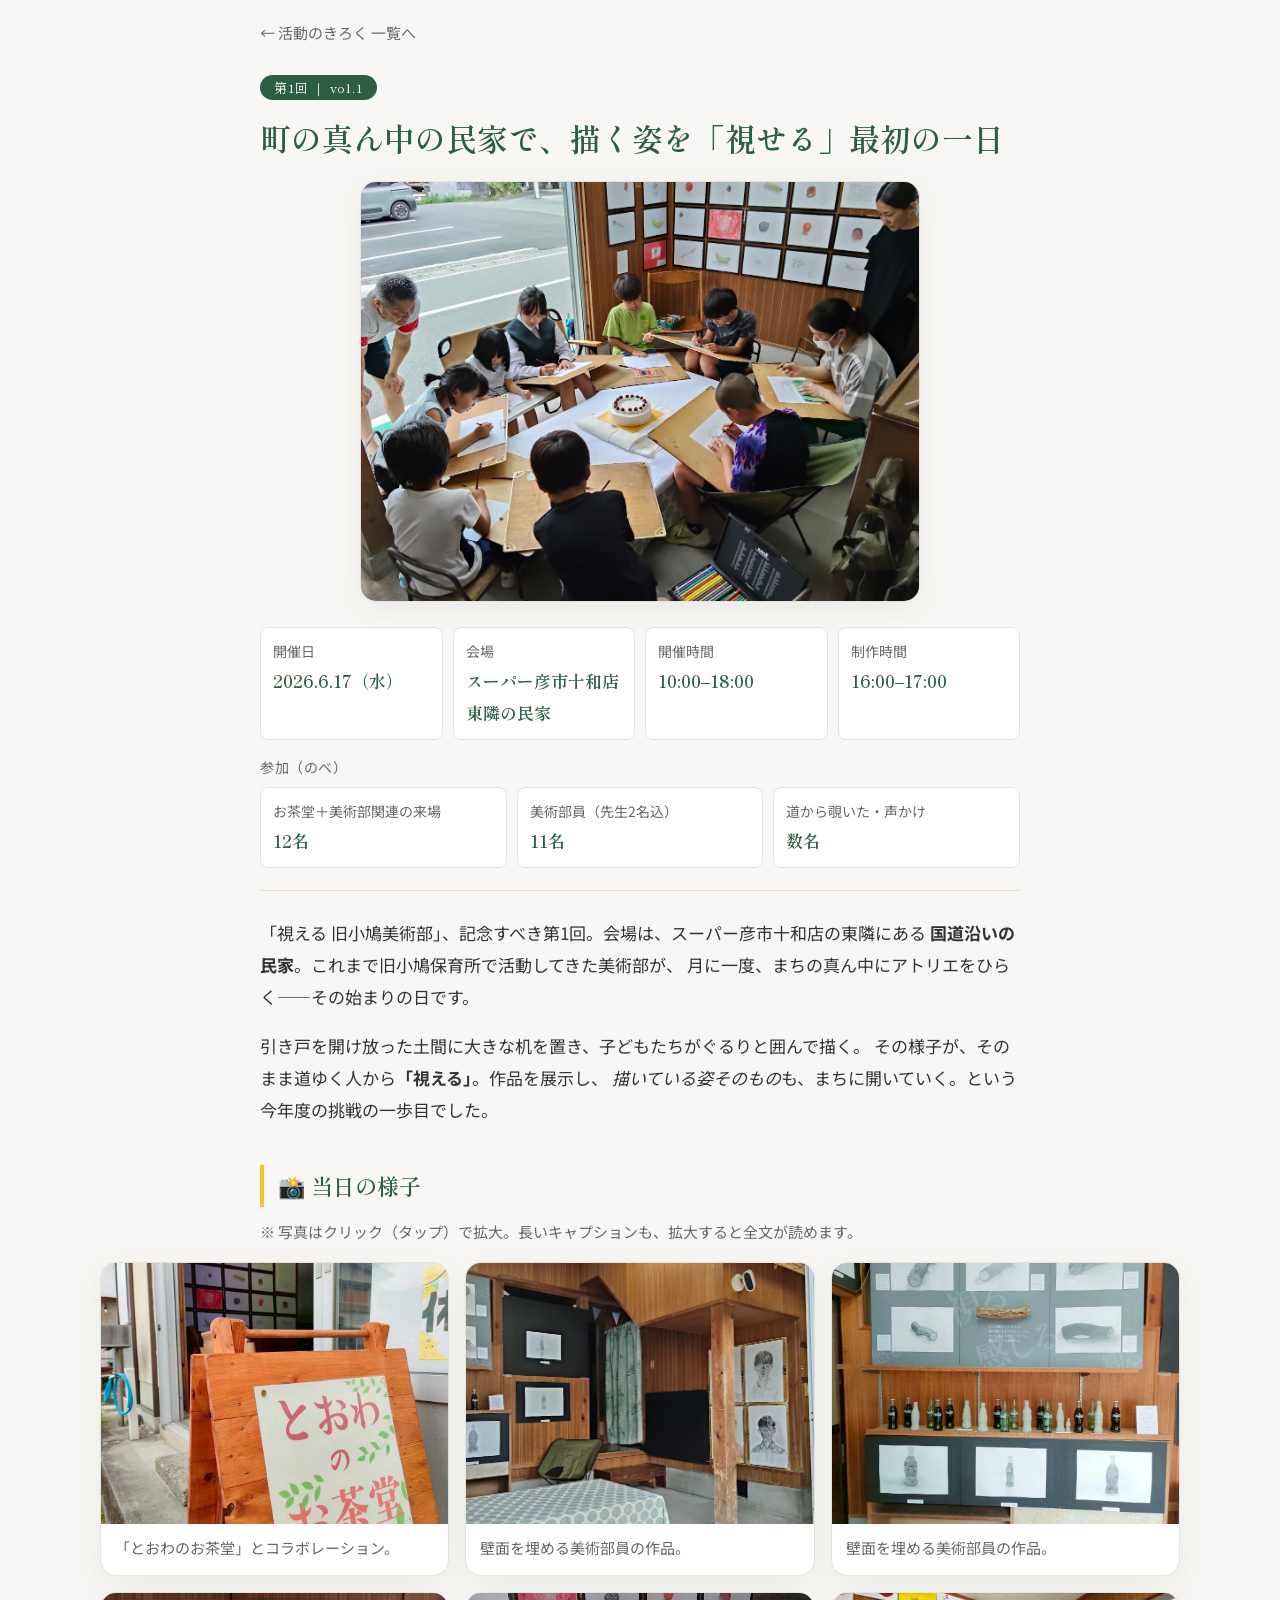
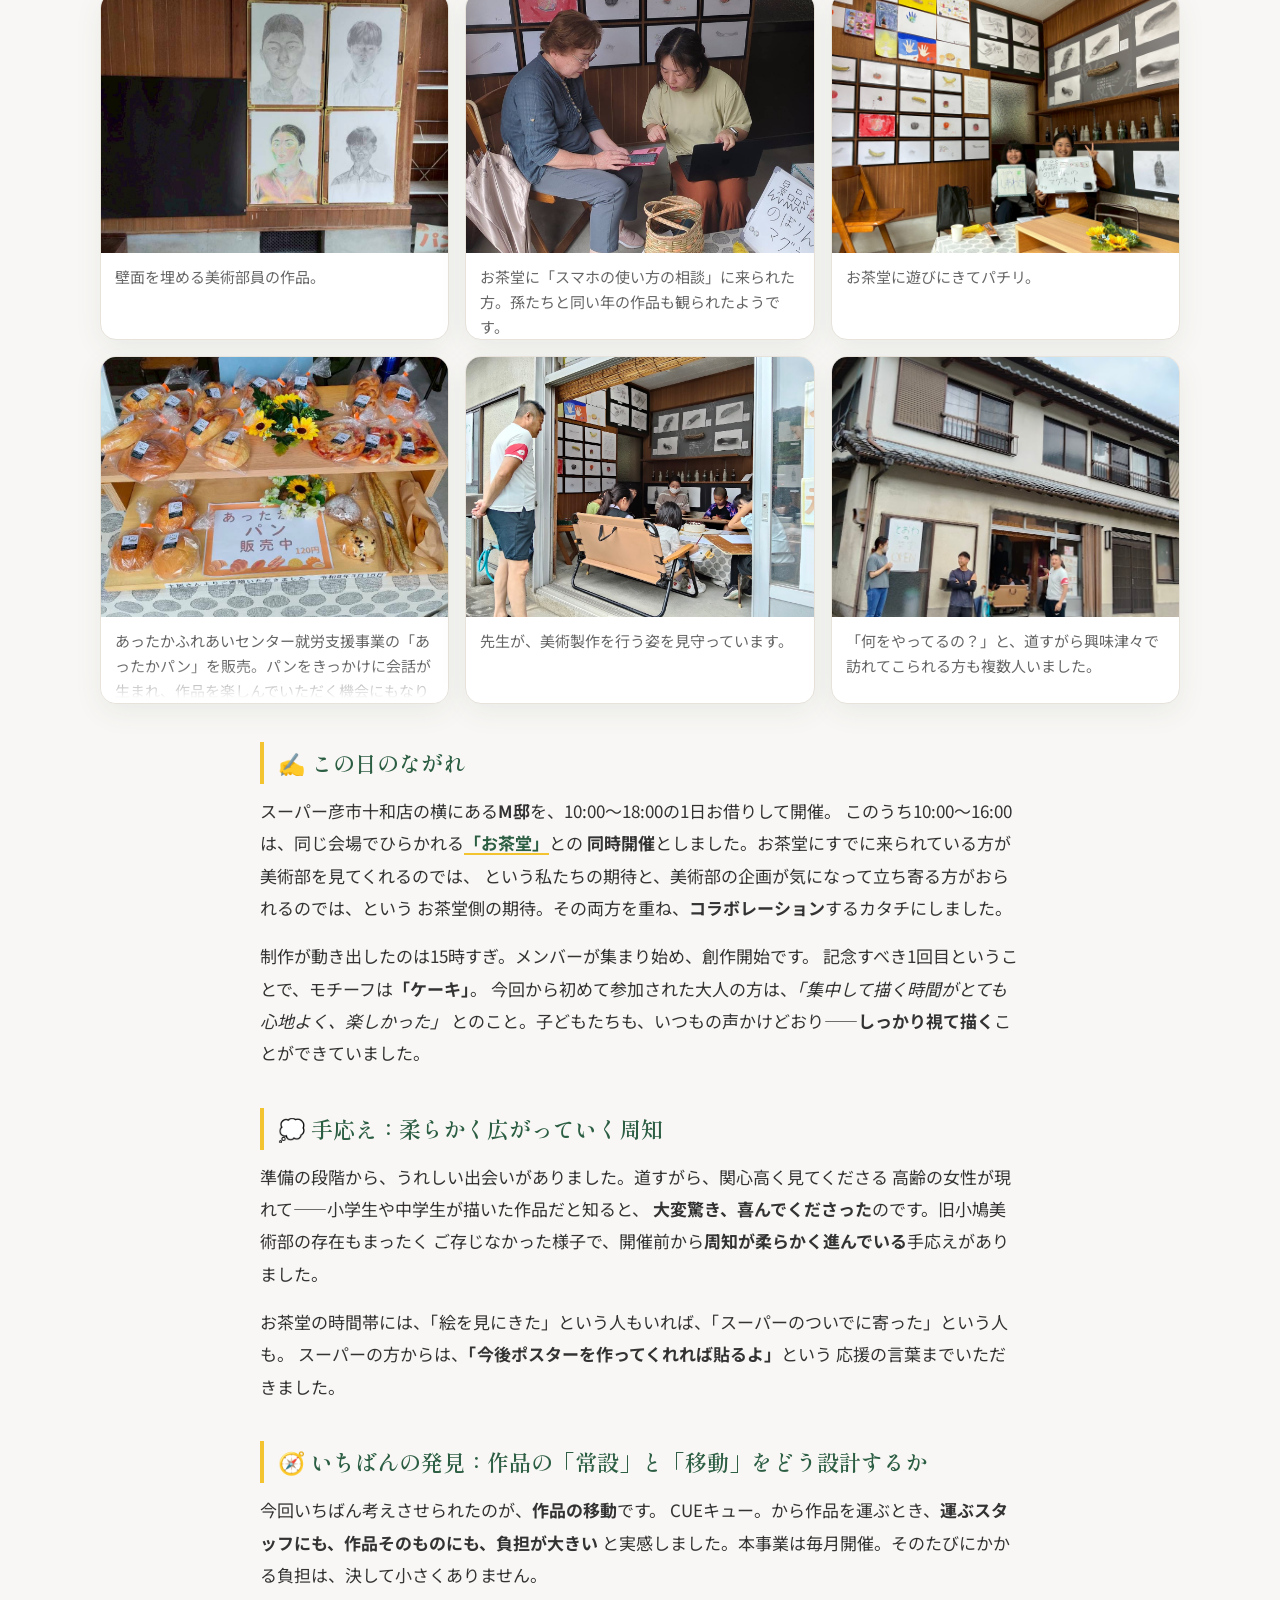
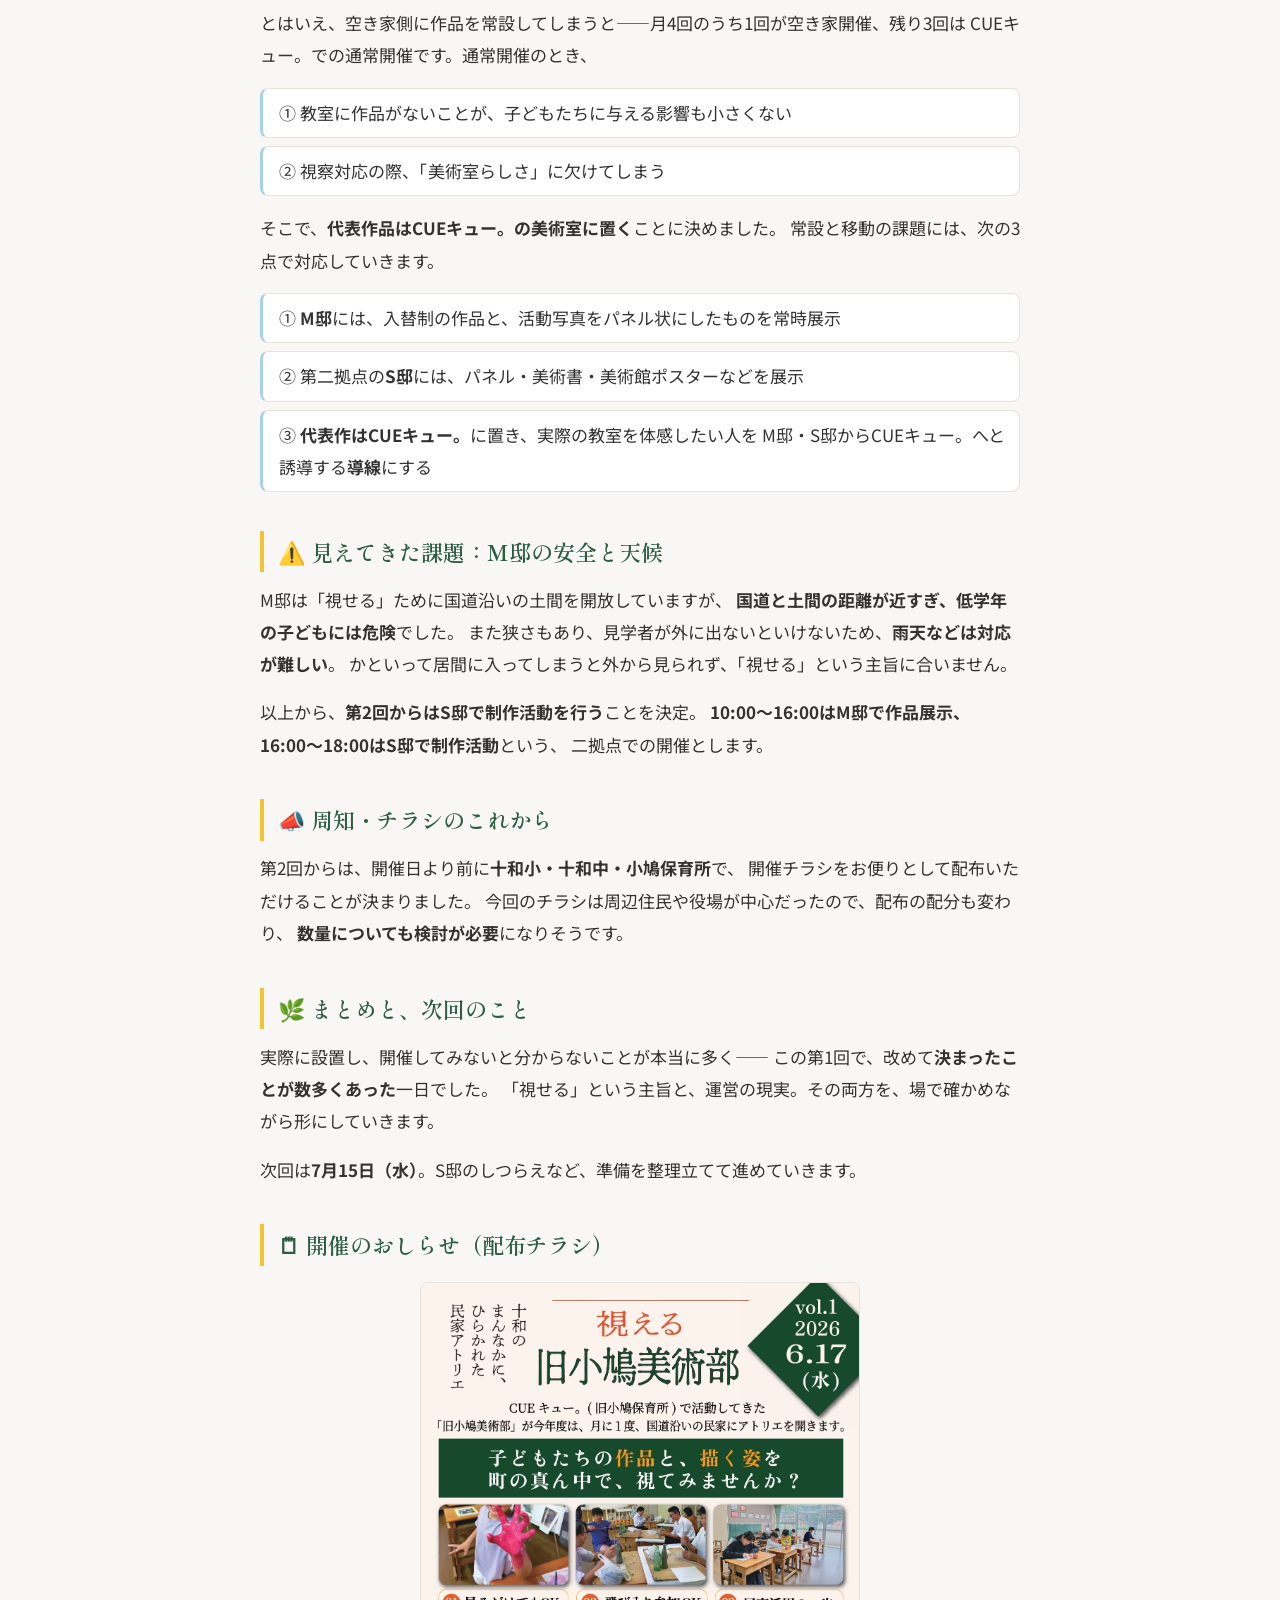
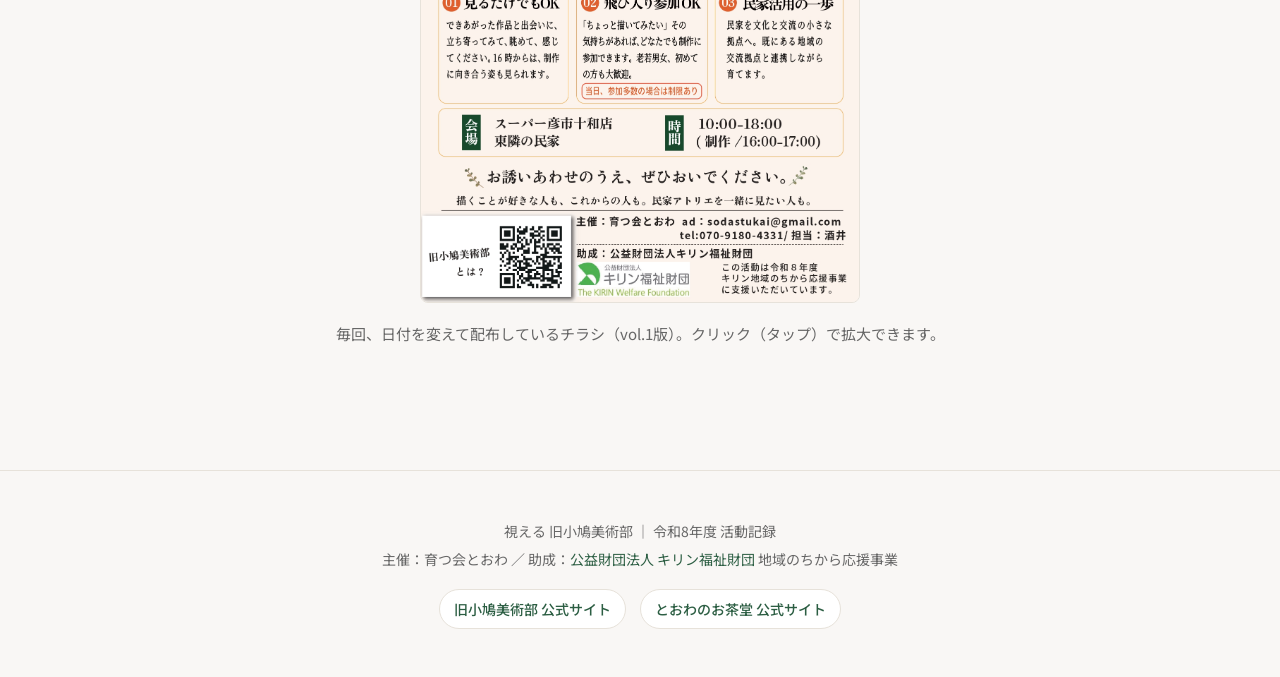
==== commit 011fc5f5: "関連サイト導線と活動レポートの表示を改善" ====
--- a/reports/2026-06-17-vol01.html
+++ b/reports/2026-06-17-vol01.html
@@ -78,7 +78,7 @@
       </figure>
       <figure>
         <img src="../assets/img/g7.jpg" alt="あったかパンの販売" loading="lazy" />
-        <figcaption>あったかふれあいセンター就労支援事業の「あったかパン」の販売。パンを目当てに訪れて、お話に花が咲いたり、作品を鑑賞したり——そんな機会が生まれています。</figcaption>
+        <figcaption class="caption-fade">あったかふれあいセンター就労支援事業の「あったかパン」を販売。パンをきっかけに会話が生まれ、作品を楽しんでいただく機会にもなりました。</figcaption>
       </figure>
       <figure>
         <img src="../assets/img/g8.jpg" alt="制作する子どもを見守る先生" loading="lazy" />
@@ -93,10 +93,10 @@
     <h2>✍️ この日のながれ</h2>
     <p>
       スーパー彦市十和店の横にある<strong>M邸</strong>を、10:00〜18:00の1日お借りして開催。
-      このうち10:00〜16:00は、同じ会場でひらかれる<strong>「お茶堂」</strong>との
+      このうち10:00〜16:00は、同じ会場でひらかれる<strong><a class="inline-link" href="https://tetiteti36-wq.github.io/towaochadou-site/" target="_blank" rel="noopener noreferrer">「お茶堂」</a></strong>との
       <strong>同時開催</strong>としました。お茶堂にすでに来られている方が美術部を見てくれるのでは、
       という私たちの期待と、美術部の企画が気になって立ち寄る方がおられるのでは、という
-      お茶堂側の期待。その両方が重なって、自然と<strong>コラボレーション</strong>するかたちに。
+      お茶堂側の期待。その両方を重ね、<strong>コラボレーション</strong>するカタチにしました。
     </p>
     <p>
       制作が動き出したのは15時すぎ。メンバーが集まり始め、創作開始です。
@@ -177,8 +177,8 @@
     <h2>🗒 開催のおしらせ（配布チラシ）</h2>
     <div class="flyer-wrap">
       <figure>
-        <img src="../assets/img/vol01-flyer.jpg" alt="第1回 視える旧小鳩美術部 チラシ" loading="lazy" />
-        <figcaption>毎回、日付を変えて配布しているチラシ（vol.1版）。</figcaption>
+        <img src="../assets/img/vol01-flyer.jpg" alt="第1回 視える旧小鳩美術部 チラシ" loading="lazy" tabindex="0" role="button" aria-label="開催チラシを拡大表示" />
+        <figcaption>毎回、日付を変えて配布しているチラシ（vol.1版）。クリック（タップ）で拡大できます。</figcaption>
       </figure>
     </div>
 
@@ -211,6 +211,12 @@
       img.addEventListener('click', function () {
         openLb(img.getAttribute('src'), cap ? cap.textContent : '');
       });
+      img.addEventListener('keydown', function (e) {
+        if (e.key === 'Enter' || e.key === ' ') {
+          e.preventDefault();
+          openLb(img.getAttribute('src'), cap ? cap.textContent : '');
+        }
+      });
     });
     lb.addEventListener('click', closeLb);
     document.addEventListener('keydown', function (e) {
@@ -222,6 +228,10 @@
   <footer class="site-foot">
     <p>視える 旧小鳩美術部 ｜ 令和8年度 活動記録<br />
        主催：育つ会とおわ ／ 助成：<span class="kirin">公益財団法人 キリン福祉財団</span> 地域のちから応援事業</p>
+    <nav class="site-links" aria-label="関連サイト">
+      <a href="https://tetiteti36-wq.github.io/kobato-art-site/" target="_blank" rel="noopener noreferrer">旧小鳩美術部 公式サイト</a>
+      <a href="https://tetiteti36-wq.github.io/towaochadou-site/" target="_blank" rel="noopener noreferrer">とおわのお茶堂 公式サイト</a>
+    </nav>
   </footer>
 
 </body>
--- a/assets/style.css
+++ b/assets/style.css
@@ -36,6 +36,7 @@
 body {
   margin: 0;
   font-family: var(--font-body);
+  font-size: 17px;
   color: var(--clr-text-main);
   background-color: var(--clr-bg-light);
   line-height: 1.9;
@@ -52,7 +53,7 @@
 }
 .site-head .badge {
   display: inline-block;
-  font-size: 13px;
+  font-size: 14px;
   letter-spacing: .12em;
   color: var(--clr-forest-green);
   background: var(--clr-bg-white);
@@ -73,7 +74,7 @@
   color: var(--clr-text-light);
   margin: 0 auto;
   max-width: 30em;
-  font-size: 15px;
+  font-size: 17px;
 }
 .rule {
   width: 56px; height: 3px; margin: 1.4rem auto 0;
@@ -82,15 +83,15 @@
 
 /* ---------- レポート一覧（カード／横3枚グリッド） ---------- */
 .feed {
-  max-width: 1120px; margin: 0 auto;
+  max-width: 940px; margin: 0 auto;
   padding: 1.4rem 20px 4.5rem;
 }
 .card-grid {
   display: grid; grid-template-columns: repeat(3, 1fr);
-  gap: 24px; align-items: stretch;
-}
-@media (max-width: 900px) { .card-grid { grid-template-columns: repeat(2, 1fr); gap: 18px; } }
-@media (max-width: 600px) { .card-grid { grid-template-columns: 1fr; } }
+  gap: 20px; align-items: stretch;
+}
+@media (max-width: 760px) { .card-grid { grid-template-columns: repeat(3, 1fr); gap: 12px; } }
+@media (max-width: 480px) { .card-grid { grid-template-columns: 1fr 1fr; } }
 
 .card {
   display: block;
@@ -109,7 +110,7 @@
 .card-next {
   border: 2px dashed var(--clr-line); background: transparent; box-shadow: none;
   display: flex; align-items: center; justify-content: center; text-align: center;
-  min-height: 220px;
+  min-height: 140px;
 }
 .card-next:hover { transform: none; box-shadow: none; }
 .next-inner { padding: 1.6rem; color: var(--clr-text-light); }
@@ -117,42 +118,45 @@
   display: inline-block; font-family: var(--font-heading);
   color: var(--clr-text-light); background: transparent;
   border: 1px solid var(--clr-line); padding: 2px 12px; border-radius: 999px;
-  font-size: 12.5px; letter-spacing: .05em; margin-bottom: .7rem;
-}
-.next-date { font-family: var(--font-heading); color: var(--clr-forest-green); font-size: 17px; margin: 0 0 .2rem; }
-.next-title { font-size: 14px; margin: 0 0 .8rem; }
-.next-note { font-family: var(--font-heading); font-size: 15px; color: var(--clr-text-light); margin: 0; letter-spacing: .1em; }
+  font-size: 14px; letter-spacing: .05em; margin-bottom: .7rem;
+}
+.next-date { font-family: var(--font-heading); color: var(--clr-forest-green); font-size: 18px; margin: 0 0 .3rem; }
+.next-note { font-family: var(--font-heading); font-size: 15px; color: var(--clr-forest-green); margin: 0; letter-spacing: .08em; }
+.next-note--soft { color: var(--clr-text-light); }
 
 .card .thumb {
-  aspect-ratio: 16 / 9;
+  aspect-ratio: 16 / 10;
   background: #eceae5 center/cover no-repeat;
   display: flex; align-items: center; justify-content: center;
-  color: #b3ada1; font-size: 14px;
-}
-.card .body { padding: 1.4rem 1.6rem 1.6rem; }
+  color: #b3ada1; font-size: 13px;
+}
+.card .body { padding: .9rem 1rem 1.1rem; }
 .card .meta {
-  display: flex; gap: 14px; flex-wrap: wrap; align-items: center;
-  font-size: 13px; color: var(--clr-text-light); margin-bottom: .5rem;
+  display: flex; gap: 10px; flex-wrap: wrap; align-items: center;
+  font-size: 14px; color: var(--clr-text-light); margin-bottom: .4rem;
 }
 .card .meta .vol {
   font-family: var(--font-heading);
   color: var(--clr-bg-white);
   background: var(--clr-forest-green);
-  padding: 2px 12px; border-radius: 999px; font-size: 12.5px;
+  padding: 1px 10px; border-radius: 999px; font-size: 14px;
   letter-spacing: .05em;
 }
 .card h2 {
   font-family: var(--font-heading); font-weight: 600;
   color: var(--clr-forest-green);
-  font-size: 21px; margin: 0 0 .4rem;
-}
-.card .excerpt { color: var(--clr-text-light); font-size: 14.5px; margin: 0; }
+  font-size: 18px; line-height: 1.55; margin: 0 0 .35rem;
+}
+.card .excerpt {
+  color: var(--clr-text-light); font-size: 15px; line-height: 1.7; margin: 0;
+  display: -webkit-box; -webkit-line-clamp: 3; -webkit-box-orient: vertical; overflow: hidden;
+}
 
 /* ---------- 記事ページ ---------- */
 .article { padding: .6rem 0 4.5rem; }
 .article .back {
   display: inline-block; margin: .6rem 0 1.4rem;
-  color: var(--clr-text-light); text-decoration: none; font-size: 14px;
+  color: var(--clr-text-light); text-decoration: none; font-size: 15px;
 }
 .article .back:hover { color: var(--clr-forest-green); }
 
@@ -172,11 +176,9 @@
   line-height: 1.5;
 }
 
-/* シンボル写真（タイトル直下の大きなヒーロー画像） */
+/* シンボル写真（タイトル直下・小さめ＆中央） */
 .hero {
-  margin: 0 0 1.6rem;
-  width: min(100vw - 36px, 920px);
-  margin-left: 50%; transform: translateX(-50%);
+  max-width: 560px; margin: 0 auto 1.6rem;
 }
 .hero img {
   width: 100%; height: auto; display: block;
@@ -192,24 +194,31 @@
   background: var(--clr-bg-white); border: 1px solid var(--clr-line);
   border-radius: var(--br-sm); padding: 10px 12px;
 }
-.facts .f .k { font-size: 12px; color: var(--clr-text-light); }
+.facts .f .k { font-size: 14px; color: var(--clr-text-light); }
 .facts .f .v {
-  font-family: var(--font-heading); font-size: 16px; font-weight: 600;
+  font-family: var(--font-heading); font-size: 17px; font-weight: 600;
   color: var(--clr-forest-green);
 }
 .facts-label {
-  font-size: 12.5px; color: var(--clr-text-light);
+  font-size: 14px; color: var(--clr-text-light);
   margin: 14px 0 6px; letter-spacing: .04em;
 }
 
 .article h2 {
   font-family: var(--font-heading); font-weight: 600;
-  font-size: 20px; color: var(--clr-forest-green);
+  font-size: 22px; color: var(--clr-forest-green);
   margin: 2.4rem 0 .7rem;
   padding-left: 14px; border-left: 4px solid var(--clr-accent-yellow);
 }
 .article p { margin: 0 0 1rem; }
-.article .note { color: var(--clr-text-light); font-size: 13px; }
+.inline-link {
+  color: var(--clr-forest-green);
+  text-decoration-color: var(--clr-accent-yellow);
+  text-decoration-thickness: 2px;
+  text-underline-offset: 3px;
+}
+.inline-link:hover { color: var(--clr-accent-orange); }
+.article .note { color: var(--clr-text-light); font-size: 15px; }
 .article ul {
   margin: 0 0 1rem; padding: 0; list-style: none;
 }
@@ -239,17 +248,24 @@
 }
 .gallery img:hover { filter: brightness(1.05); }
 .gallery figcaption {
-  font-size: 13px; color: var(--clr-text-light);
-  padding: 10px 12px 12px; line-height: 1.55;
-  display: -webkit-box; -webkit-line-clamp: 2; -webkit-box-orient: vertical;
-  overflow: hidden;
+  position: relative;
+  font-size: 15px; color: var(--clr-text-light);
+  padding: 12px 14px 14px; line-height: 1.65;
+  max-height: 5.7em; overflow: hidden;
+}
+.gallery figcaption.caption-fade::after {
+  content: "";
+  position: absolute; left: 0; right: 0; bottom: 0;
+  height: 2.5em;
+  background: linear-gradient(to bottom, rgba(255,255,255,0), var(--clr-bg-white) 88%);
+  pointer-events: none;
 }
 @media (max-width: 720px) {
   .gallery { grid-template-columns: repeat(2, 1fr); gap: 12px; }
 }
 @media (max-width: 420px) {
   .gallery { grid-template-columns: 1fr 1fr; gap: 10px; }
-  .gallery figcaption { font-size: 12px; padding: 8px 10px 10px; }
+  .gallery figcaption { font-size: 14px; padding: 10px 12px 12px; }
 }
 
 /* チラシ（1枚を大きく中央に） */
@@ -260,7 +276,7 @@
   border-radius: var(--br-sm); border: 1px solid var(--clr-line);
   cursor: zoom-in;
 }
-.flyer-wrap figcaption { font-size: 12.5px; color: var(--clr-text-light); margin-top: 6px; }
+.flyer-wrap figcaption { font-size: 15px; color: var(--clr-text-light); margin-top: 8px; }
 
 /* 画像拡大ライトボックス */
 #lightbox {
@@ -271,12 +287,12 @@
 }
 #lightbox.open { display: flex; }
 #lightbox img {
-  max-width: 100%; max-height: 80vh; object-fit: contain;
+  max-width: 100%; max-height: 86vh; object-fit: contain;
   border-radius: var(--br-sm); box-shadow: 0 10px 40px rgba(0,0,0,.5);
 }
 #lightbox-cap {
   position: absolute; left: 0; right: 0; bottom: 18px;
-  text-align: center; color: #fff; font-size: 14px; padding: 0 24px;
+  text-align: center; color: #fff; font-size: 16px; padding: 0 24px;
   text-shadow: 0 1px 3px rgba(0,0,0,.7); line-height: 1.6;
 }
 #lightbox-close {
@@ -295,7 +311,7 @@
 .money {
   background: var(--clr-bg-white); border: 1px solid var(--clr-line);
   border-left: 4px solid var(--clr-soft-blue);
-  border-radius: var(--br-sm); padding: 14px 18px; font-size: 14px;
+  border-radius: var(--br-sm); padding: 14px 18px; font-size: 16px;
 }
 .money .ttl {
   font-family: var(--font-heading);
@@ -304,12 +320,31 @@
 
 /* ---------- フッター ---------- */
 .site-foot {
-  text-align: center; color: var(--clr-text-light); font-size: 12.5px;
+  text-align: center; color: var(--clr-text-light); font-size: 14px;
   padding: 2rem 20px 3rem; margin-top: 2rem;
   border-top: 1px solid var(--clr-line);
   line-height: 2;
 }
 .site-foot .kirin { color: var(--clr-forest-green); }
+.site-links {
+  display: flex; flex-wrap: wrap; justify-content: center; gap: 10px 14px;
+  margin-top: 1rem;
+}
+.site-links a {
+  display: inline-block;
+  color: var(--clr-forest-green);
+  background: var(--clr-bg-white);
+  border: 1px solid var(--clr-line);
+  border-radius: 999px;
+  padding: 5px 14px;
+  text-decoration: none;
+  font-weight: 500;
+  transition: border-color .18s ease, background-color .18s ease;
+}
+.site-links a:hover {
+  background: #f3f7f4;
+  border-color: var(--clr-forest-green);
+}
 .site-foot a { color: var(--clr-forest-green); }
 
 /* 編集者向けの注記（公開時に消す） */
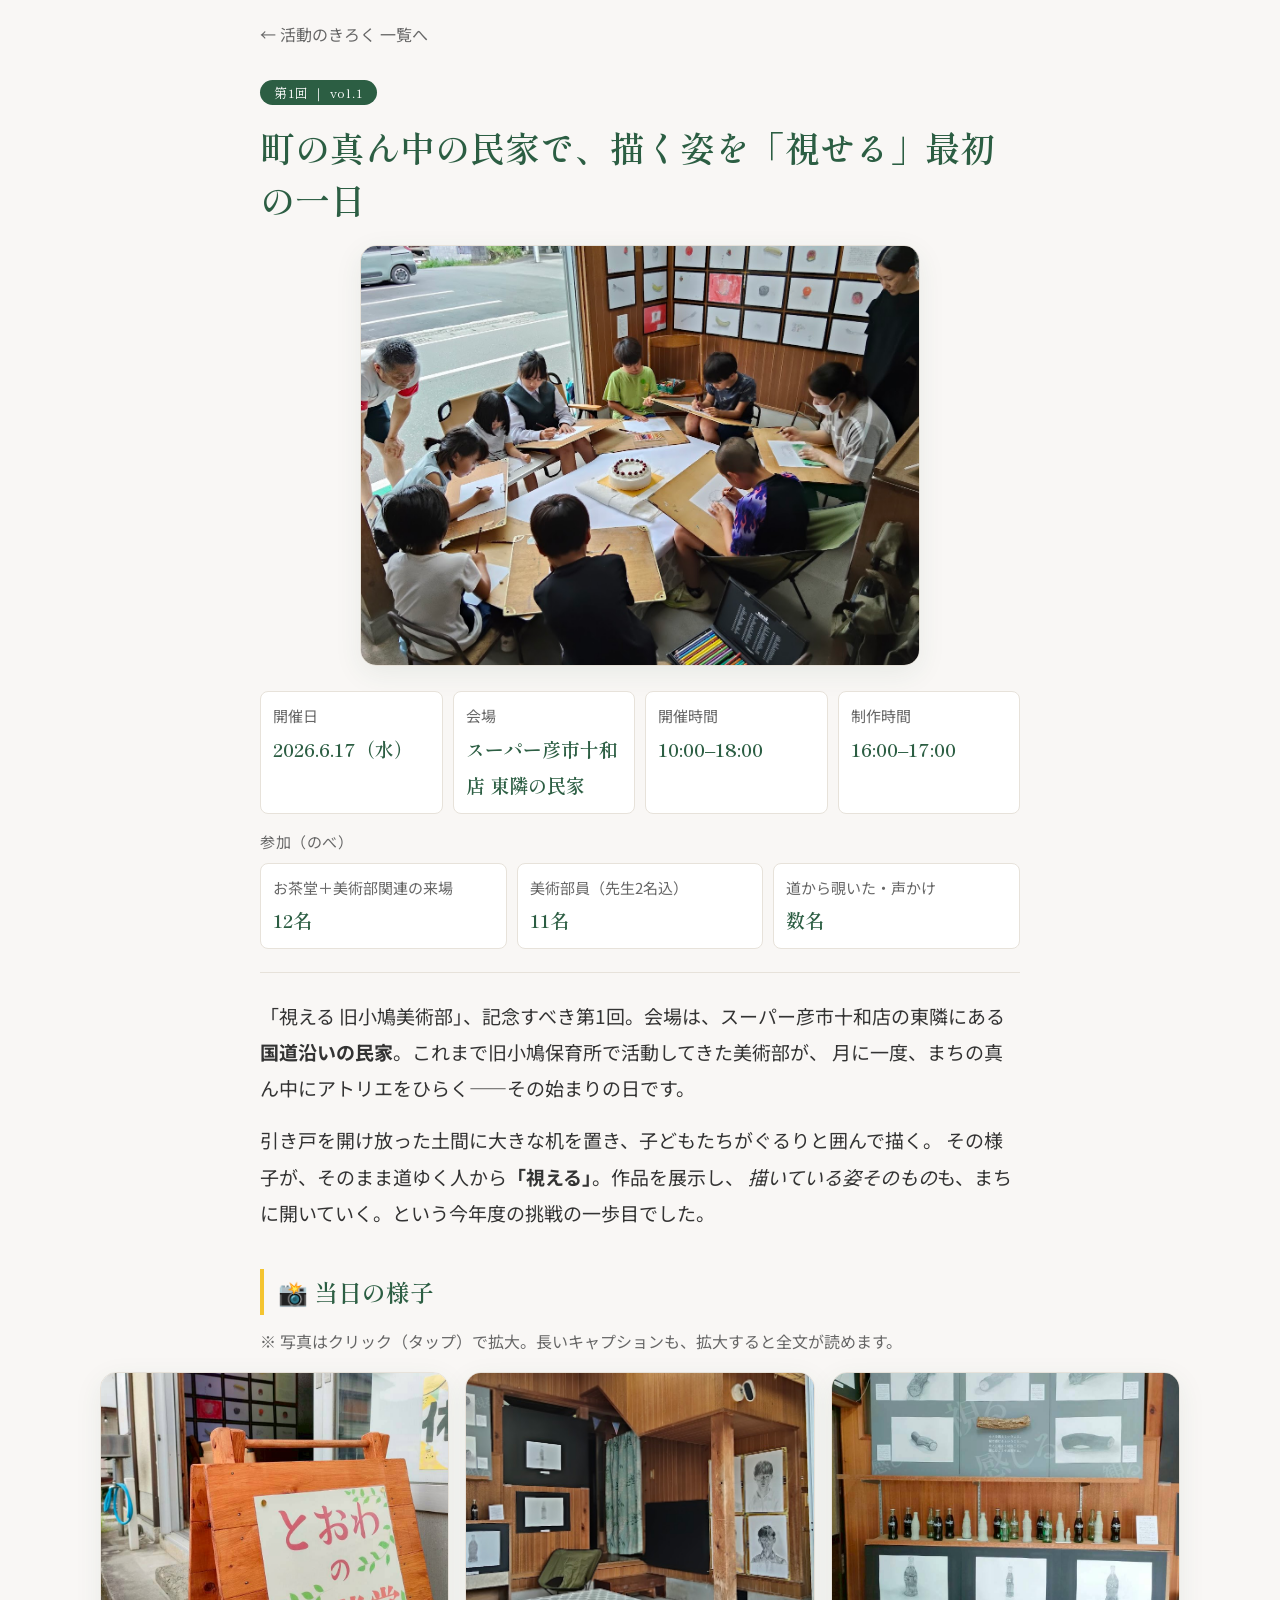
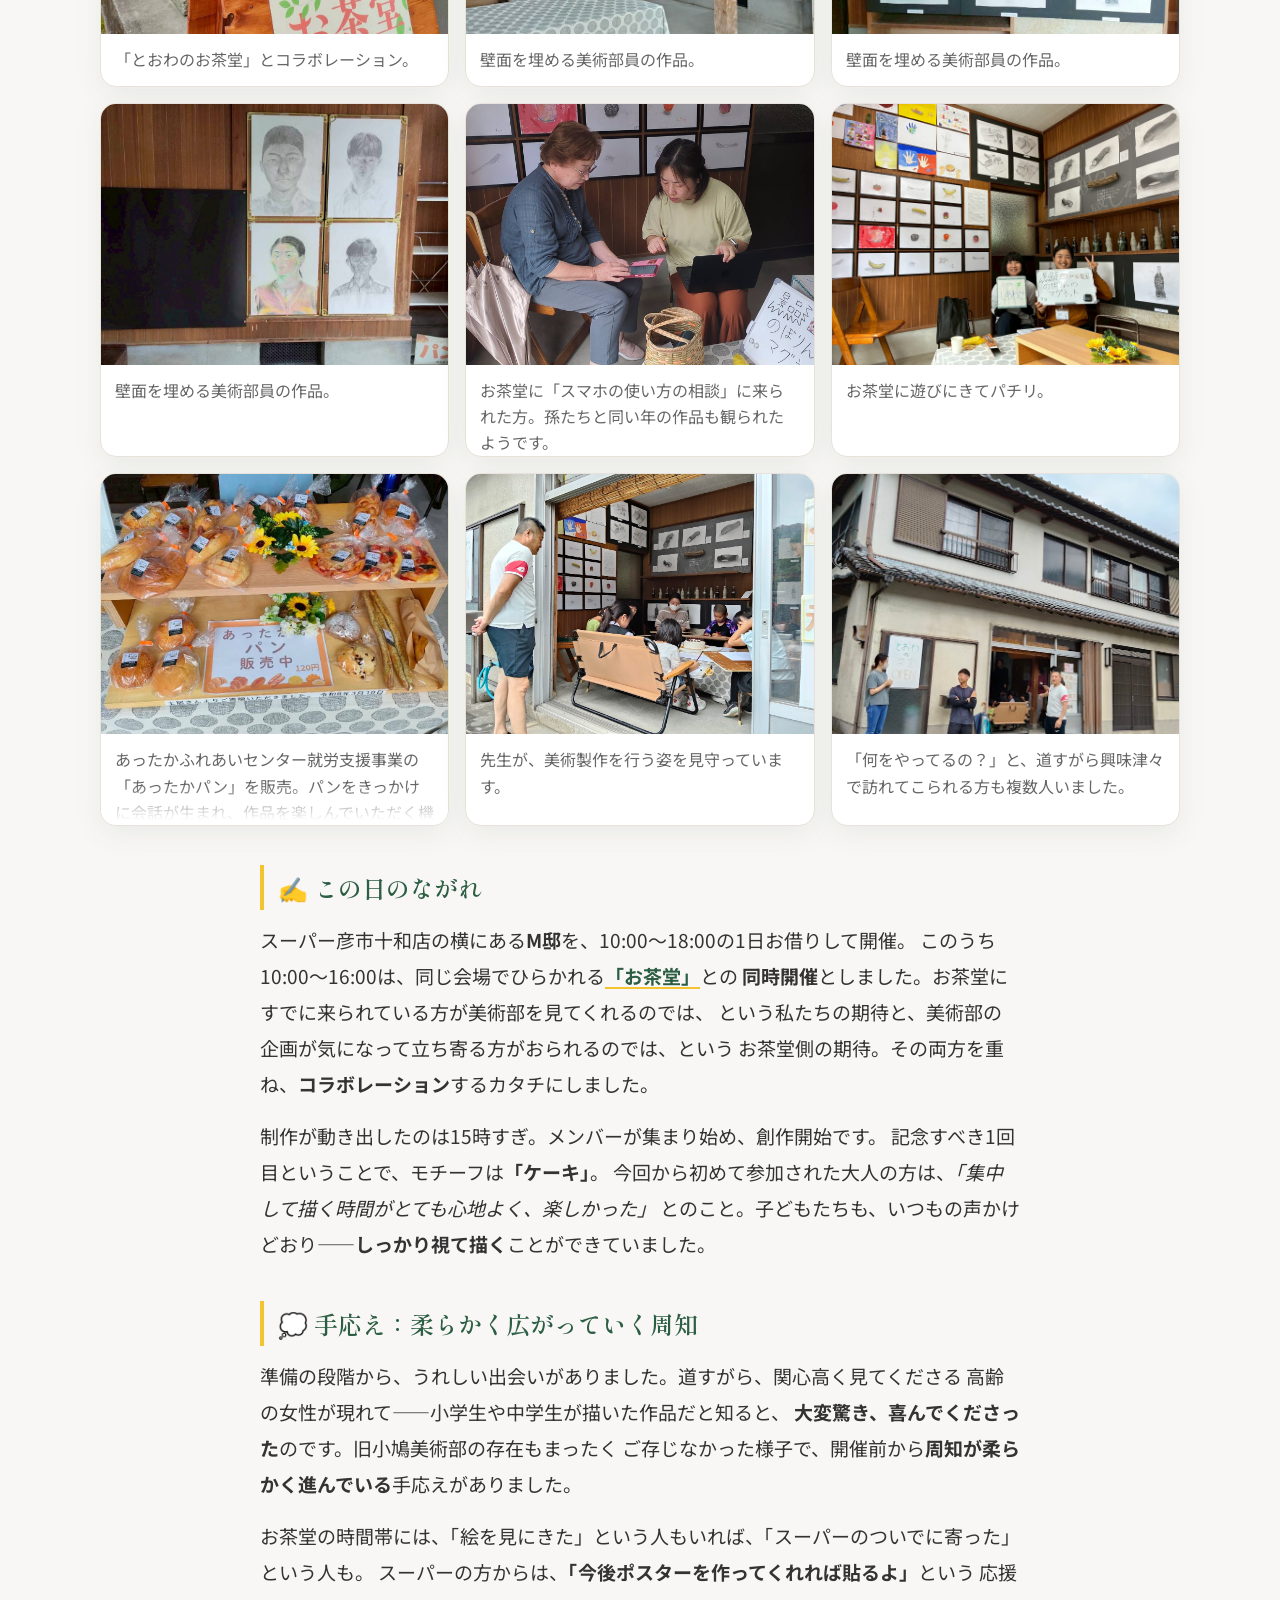
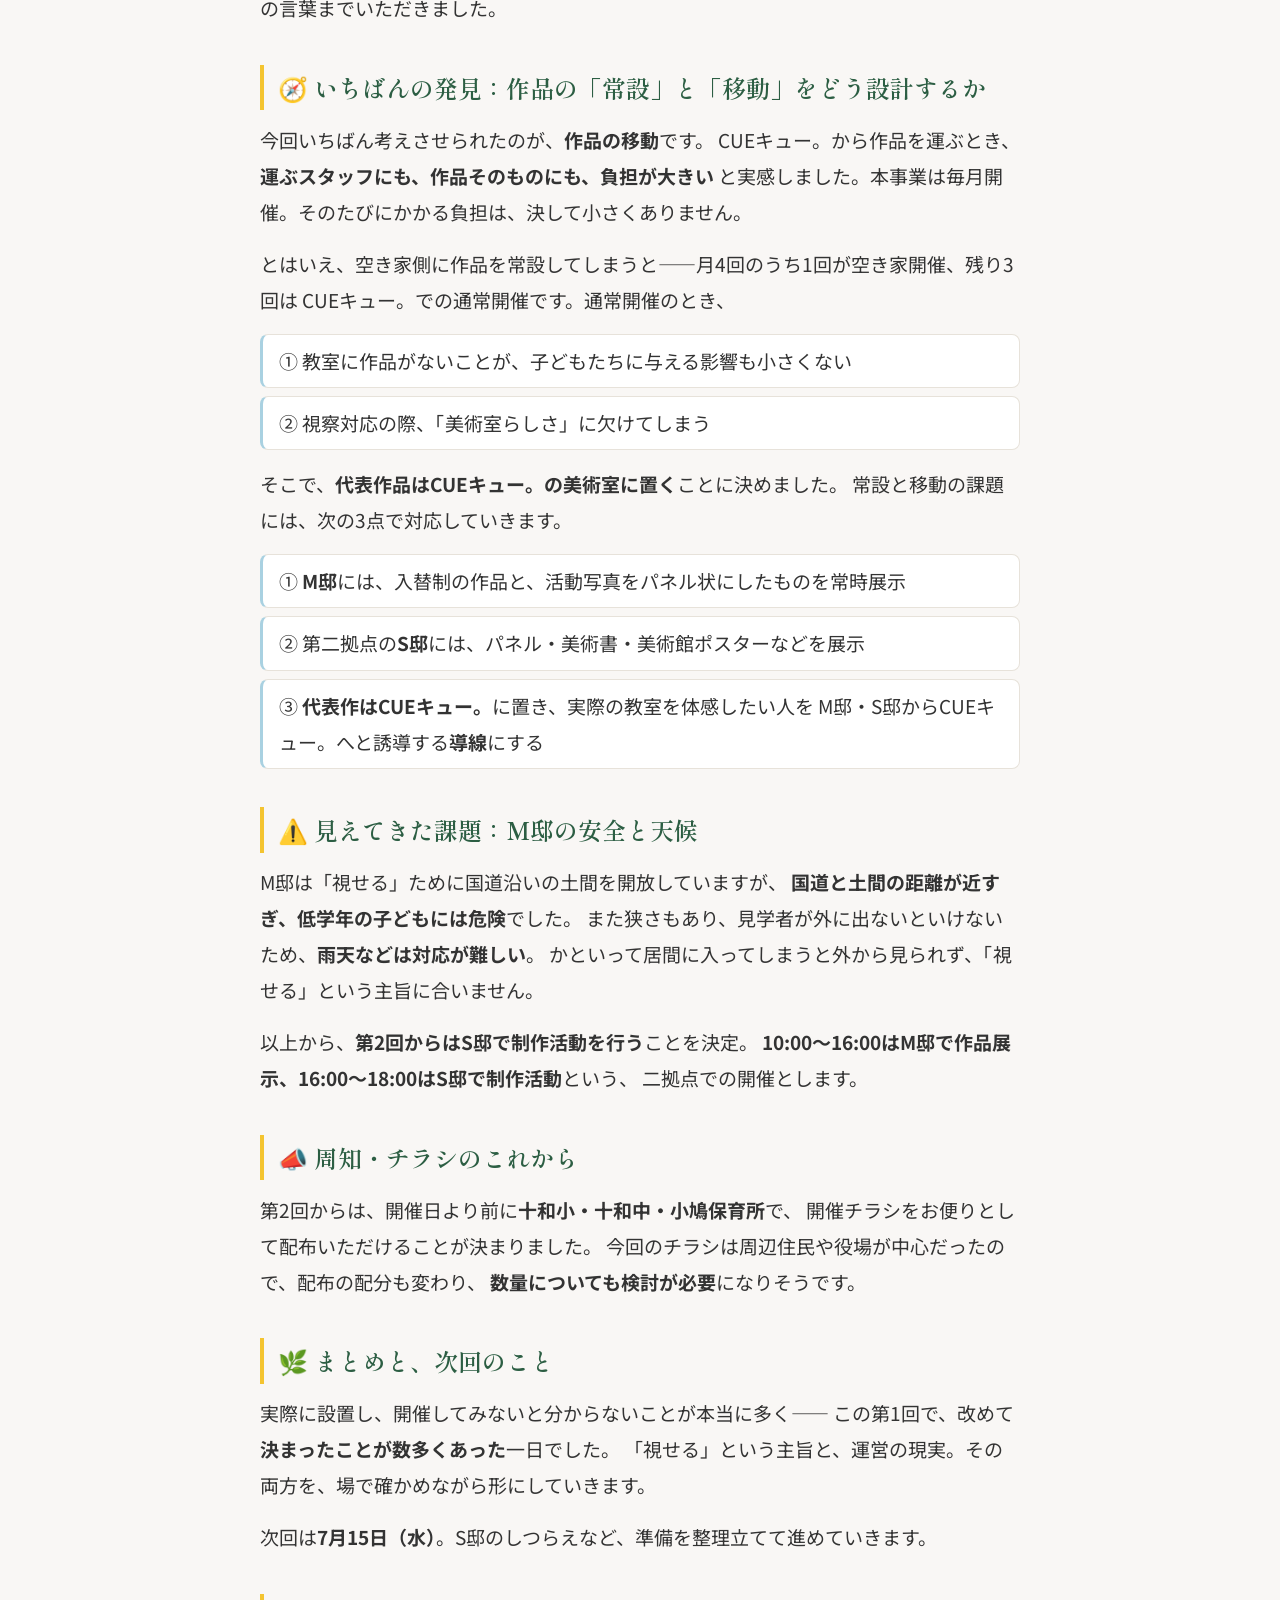
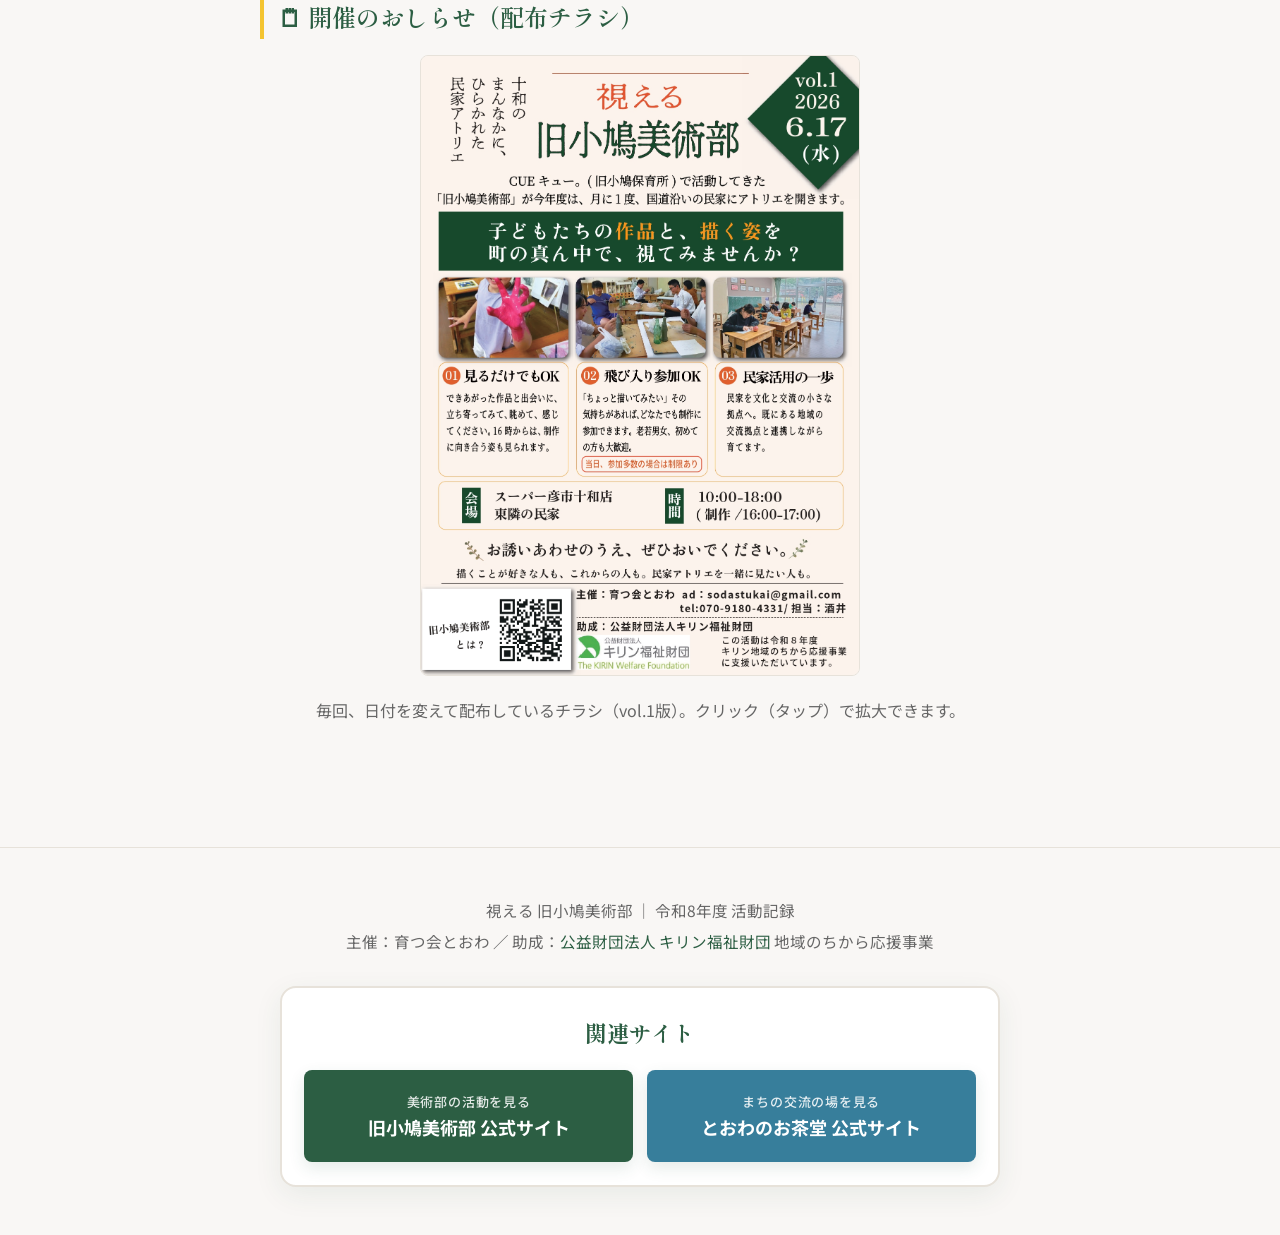
==== commit 00dd7bc2: "タイトルリンクと関連サイト導線を強調" ====
--- a/reports/2026-06-17-vol01.html
+++ b/reports/2026-06-17-vol01.html
@@ -228,10 +228,13 @@
   <footer class="site-foot">
     <p>視える 旧小鳩美術部 ｜ 令和8年度 活動記録<br />
        主催：育つ会とおわ ／ 助成：<span class="kirin">公益財団法人 キリン福祉財団</span> 地域のちから応援事業</p>
-    <nav class="site-links" aria-label="関連サイト">
-      <a href="https://tetiteti36-wq.github.io/kobato-art-site/" target="_blank" rel="noopener noreferrer">旧小鳩美術部 公式サイト</a>
-      <a href="https://tetiteti36-wq.github.io/towaochadou-site/" target="_blank" rel="noopener noreferrer">とおわのお茶堂 公式サイト</a>
-    </nav>
+    <section class="related-sites" aria-labelledby="related-sites-title">
+      <h2 id="related-sites-title">関連サイト</h2>
+      <nav class="site-links" aria-label="関連サイト">
+        <a class="site-link site-link--art" href="https://tetiteti36-wq.github.io/kobato-art-site/" target="_blank" rel="noopener noreferrer"><span>美術部の活動を見る</span>旧小鳩美術部 公式サイト</a>
+        <a class="site-link site-link--tea" href="https://tetiteti36-wq.github.io/towaochadou-site/" target="_blank" rel="noopener noreferrer"><span>まちの交流の場を見る</span>とおわのお茶堂 公式サイト</a>
+      </nav>
+    </section>
   </footer>
 
 </body>
--- a/assets/style.css
+++ b/assets/style.css
@@ -36,7 +36,7 @@
 body {
   margin: 0;
   font-family: var(--font-body);
-  font-size: 17px;
+  font-size: 19px;
   color: var(--clr-text-main);
   background-color: var(--clr-bg-light);
   line-height: 1.9;
@@ -70,11 +70,22 @@
   margin: 0 0 .6rem;
   letter-spacing: .06em;
 }
+.brand-link {
+  color: inherit;
+  text-decoration: none;
+  border-bottom: 3px solid var(--clr-accent-yellow);
+  transition: color .18s ease, border-color .18s ease;
+}
+.brand-link:hover,
+.brand-link:focus-visible {
+  color: var(--clr-accent-orange);
+  border-color: var(--clr-accent-yellow);
+}
 .site-head p {
   color: var(--clr-text-light);
   margin: 0 auto;
   max-width: 30em;
-  font-size: 17px;
+  font-size: 18px;
 }
 .rule {
   width: 56px; height: 3px; margin: 1.4rem auto 0;
@@ -118,10 +129,10 @@
   display: inline-block; font-family: var(--font-heading);
   color: var(--clr-text-light); background: transparent;
   border: 1px solid var(--clr-line); padding: 2px 12px; border-radius: 999px;
-  font-size: 14px; letter-spacing: .05em; margin-bottom: .7rem;
-}
-.next-date { font-family: var(--font-heading); color: var(--clr-forest-green); font-size: 18px; margin: 0 0 .3rem; }
-.next-note { font-family: var(--font-heading); font-size: 15px; color: var(--clr-forest-green); margin: 0; letter-spacing: .08em; }
+  font-size: 15px; letter-spacing: .05em; margin-bottom: .7rem;
+}
+.next-date { font-family: var(--font-heading); color: var(--clr-forest-green); font-size: 20px; margin: 0 0 .3rem; }
+.next-note { font-family: var(--font-heading); font-size: 16px; color: var(--clr-forest-green); margin: 0; letter-spacing: .08em; }
 .next-note--soft { color: var(--clr-text-light); }
 
 .card .thumb {
@@ -133,22 +144,22 @@
 .card .body { padding: .9rem 1rem 1.1rem; }
 .card .meta {
   display: flex; gap: 10px; flex-wrap: wrap; align-items: center;
-  font-size: 14px; color: var(--clr-text-light); margin-bottom: .4rem;
+  font-size: 15px; color: var(--clr-text-light); margin-bottom: .4rem;
 }
 .card .meta .vol {
   font-family: var(--font-heading);
   color: var(--clr-bg-white);
   background: var(--clr-forest-green);
-  padding: 1px 10px; border-radius: 999px; font-size: 14px;
+  padding: 1px 10px; border-radius: 999px; font-size: 15px;
   letter-spacing: .05em;
 }
 .card h2 {
   font-family: var(--font-heading); font-weight: 600;
   color: var(--clr-forest-green);
-  font-size: 18px; line-height: 1.55; margin: 0 0 .35rem;
+  font-size: 20px; line-height: 1.55; margin: 0 0 .35rem;
 }
 .card .excerpt {
-  color: var(--clr-text-light); font-size: 15px; line-height: 1.7; margin: 0;
+  color: var(--clr-text-light); font-size: 16.5px; line-height: 1.75; margin: 0;
   display: -webkit-box; -webkit-line-clamp: 3; -webkit-box-orient: vertical; overflow: hidden;
 }
 
@@ -156,7 +167,7 @@
 .article { padding: .6rem 0 4.5rem; }
 .article .back {
   display: inline-block; margin: .6rem 0 1.4rem;
-  color: var(--clr-text-light); text-decoration: none; font-size: 15px;
+  color: var(--clr-text-light); text-decoration: none; font-size: 16px;
 }
 .article .back:hover { color: var(--clr-forest-green); }
 
@@ -172,7 +183,7 @@
 .article h1 {
   font-family: var(--font-heading); font-weight: 600;
   color: var(--clr-forest-green);
-  font-size: clamp(23px, 4.5vw, 31px); margin: .8rem 0 1.2rem;
+  font-size: clamp(27px, 4.5vw, 35px); margin: .8rem 0 1.2rem;
   line-height: 1.5;
 }
 
@@ -194,19 +205,19 @@
   background: var(--clr-bg-white); border: 1px solid var(--clr-line);
   border-radius: var(--br-sm); padding: 10px 12px;
 }
-.facts .f .k { font-size: 14px; color: var(--clr-text-light); }
+.facts .f .k { font-size: 15px; color: var(--clr-text-light); }
 .facts .f .v {
-  font-family: var(--font-heading); font-size: 17px; font-weight: 600;
+  font-family: var(--font-heading); font-size: 19px; font-weight: 600;
   color: var(--clr-forest-green);
 }
 .facts-label {
-  font-size: 14px; color: var(--clr-text-light);
+  font-size: 15px; color: var(--clr-text-light);
   margin: 14px 0 6px; letter-spacing: .04em;
 }
 
 .article h2 {
   font-family: var(--font-heading); font-weight: 600;
-  font-size: 22px; color: var(--clr-forest-green);
+  font-size: 24px; color: var(--clr-forest-green);
   margin: 2.4rem 0 .7rem;
   padding-left: 14px; border-left: 4px solid var(--clr-accent-yellow);
 }
@@ -218,7 +229,7 @@
   text-underline-offset: 3px;
 }
 .inline-link:hover { color: var(--clr-accent-orange); }
-.article .note { color: var(--clr-text-light); font-size: 15px; }
+.article .note { color: var(--clr-text-light); font-size: 16px; }
 .article ul {
   margin: 0 0 1rem; padding: 0; list-style: none;
 }
@@ -249,7 +260,7 @@
 .gallery img:hover { filter: brightness(1.05); }
 .gallery figcaption {
   position: relative;
-  font-size: 15px; color: var(--clr-text-light);
+  font-size: 16px; color: var(--clr-text-light);
   padding: 12px 14px 14px; line-height: 1.65;
   max-height: 5.7em; overflow: hidden;
 }
@@ -265,7 +276,7 @@
 }
 @media (max-width: 420px) {
   .gallery { grid-template-columns: 1fr 1fr; gap: 10px; }
-  .gallery figcaption { font-size: 14px; padding: 10px 12px 12px; }
+  .gallery figcaption { font-size: 15px; padding: 10px 12px 12px; }
 }
 
 /* チラシ（1枚を大きく中央に） */
@@ -276,7 +287,7 @@
   border-radius: var(--br-sm); border: 1px solid var(--clr-line);
   cursor: zoom-in;
 }
-.flyer-wrap figcaption { font-size: 15px; color: var(--clr-text-light); margin-top: 8px; }
+.flyer-wrap figcaption { font-size: 16px; color: var(--clr-text-light); margin-top: 8px; }
 
 /* 画像拡大ライトボックス */
 #lightbox {
@@ -320,30 +331,68 @@
 
 /* ---------- フッター ---------- */
 .site-foot {
-  text-align: center; color: var(--clr-text-light); font-size: 14px;
+  text-align: center; color: var(--clr-text-light); font-size: 15.5px;
   padding: 2rem 20px 3rem; margin-top: 2rem;
   border-top: 1px solid var(--clr-line);
   line-height: 2;
 }
 .site-foot .kirin { color: var(--clr-forest-green); }
+.related-sites {
+  max-width: 720px;
+  margin: 1.8rem auto 0;
+  padding: 1.4rem;
+  background: var(--clr-bg-white);
+  border: 2px solid var(--clr-line);
+  border-radius: var(--br-md);
+  box-shadow: var(--shadow);
+}
+.site-foot .related-sites h2 {
+  margin: 0 0 1rem;
+  padding: 0;
+  border: 0;
+  color: var(--clr-forest-green);
+  font-family: var(--font-heading);
+  font-size: 22px;
+}
 .site-links {
-  display: flex; flex-wrap: wrap; justify-content: center; gap: 10px 14px;
-  margin-top: 1rem;
-}
-.site-links a {
-  display: inline-block;
-  color: var(--clr-forest-green);
-  background: var(--clr-bg-white);
-  border: 1px solid var(--clr-line);
-  border-radius: 999px;
-  padding: 5px 14px;
+  display: grid;
+  grid-template-columns: repeat(2, minmax(0, 1fr));
+  gap: 14px;
+}
+.site-link {
+  display: flex;
+  flex-direction: column;
+  justify-content: center;
+  min-height: 92px;
+  color: #fff !important;
+  border: 2px solid transparent;
+  border-radius: var(--br-sm);
+  padding: 14px 18px;
   text-decoration: none;
+  font-size: 18px;
+  font-weight: 700;
+  line-height: 1.45;
+  box-shadow: 0 6px 16px rgba(44,94,67,.12);
+  transition: transform .18s ease, box-shadow .18s ease;
+}
+.site-link span {
+  display: block;
+  margin-bottom: 2px;
+  font-size: 13px;
   font-weight: 500;
-  transition: border-color .18s ease, background-color .18s ease;
-}
-.site-links a:hover {
-  background: #f3f7f4;
-  border-color: var(--clr-forest-green);
+  letter-spacing: .06em;
+  opacity: .86;
+}
+.site-link--art { background: var(--clr-forest-green); }
+.site-link--tea { background: #377e9b; }
+.site-link:hover,
+.site-link:focus-visible {
+  transform: translateY(-3px);
+  box-shadow: 0 10px 24px rgba(44,94,67,.22);
+}
+@media (max-width: 560px) {
+  .site-links { grid-template-columns: 1fr; }
+  .related-sites { padding: 1rem; }
 }
 .site-foot a { color: var(--clr-forest-green); }
 
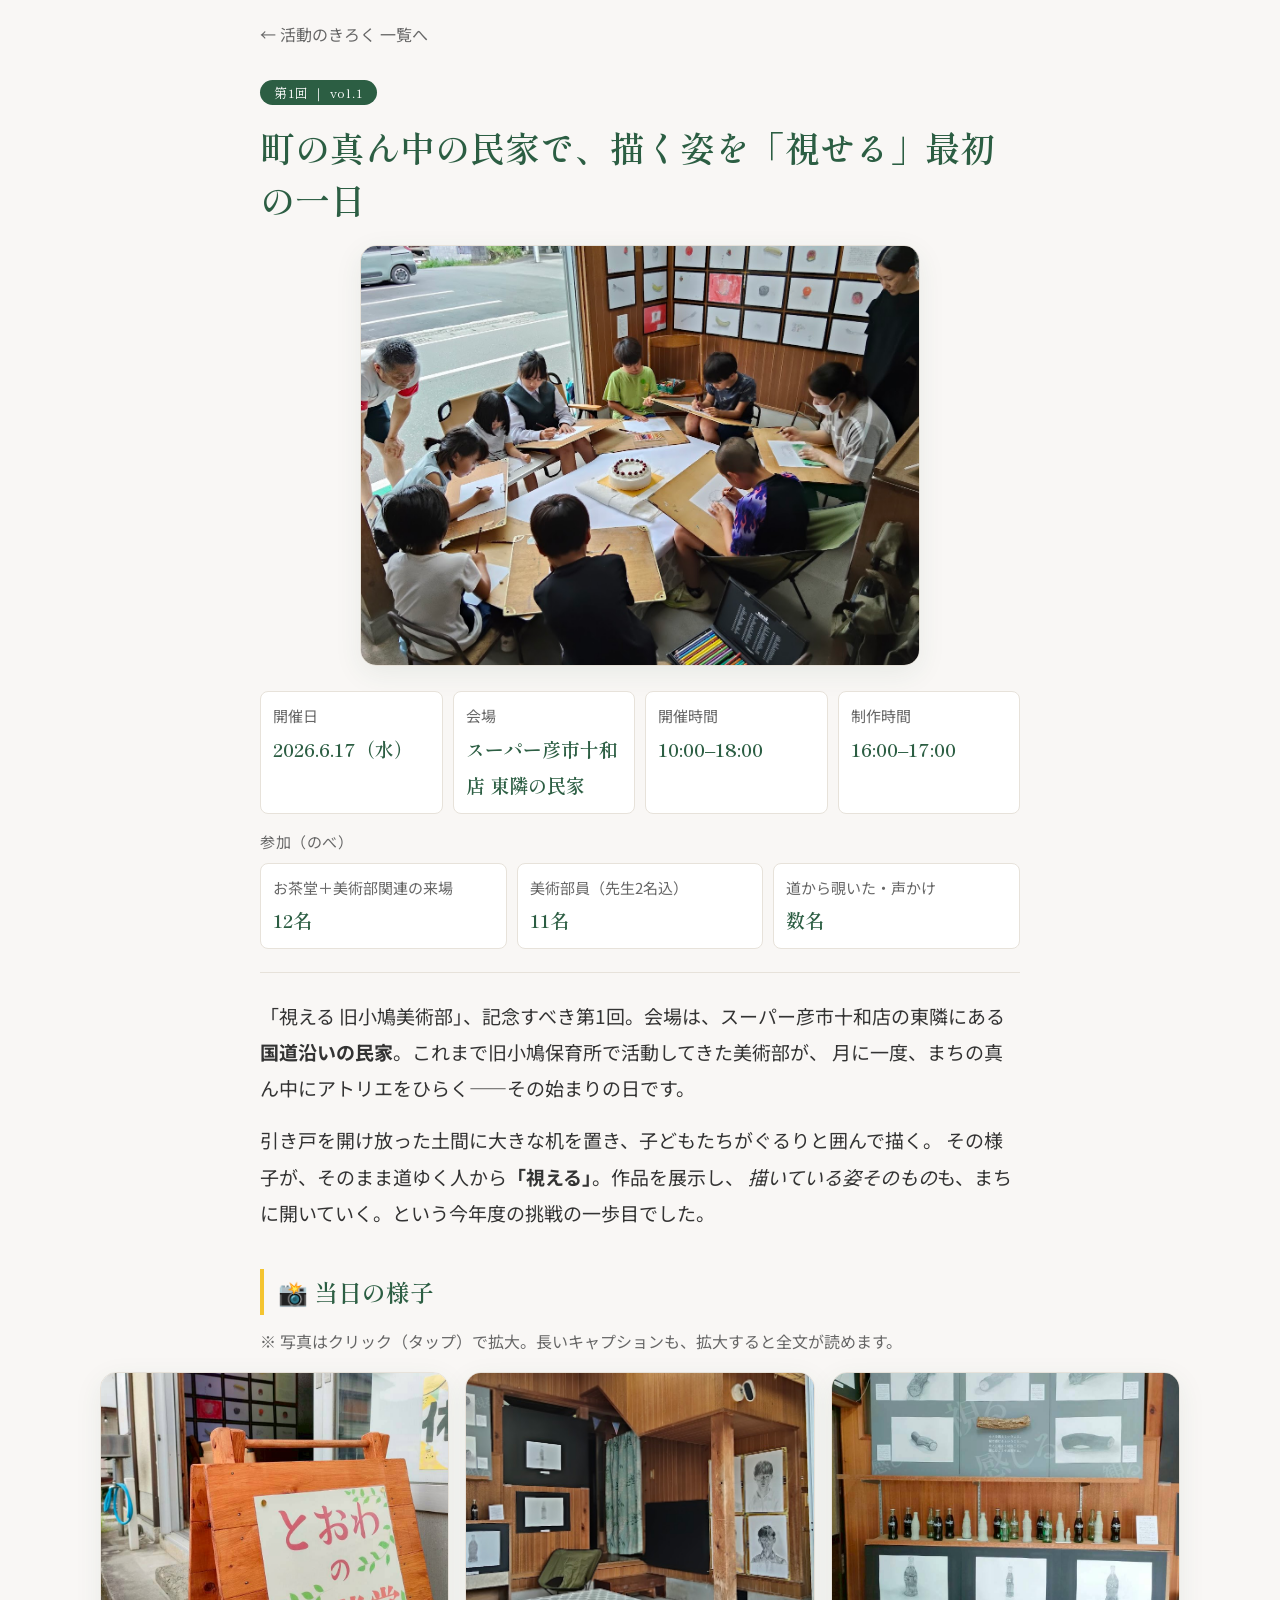
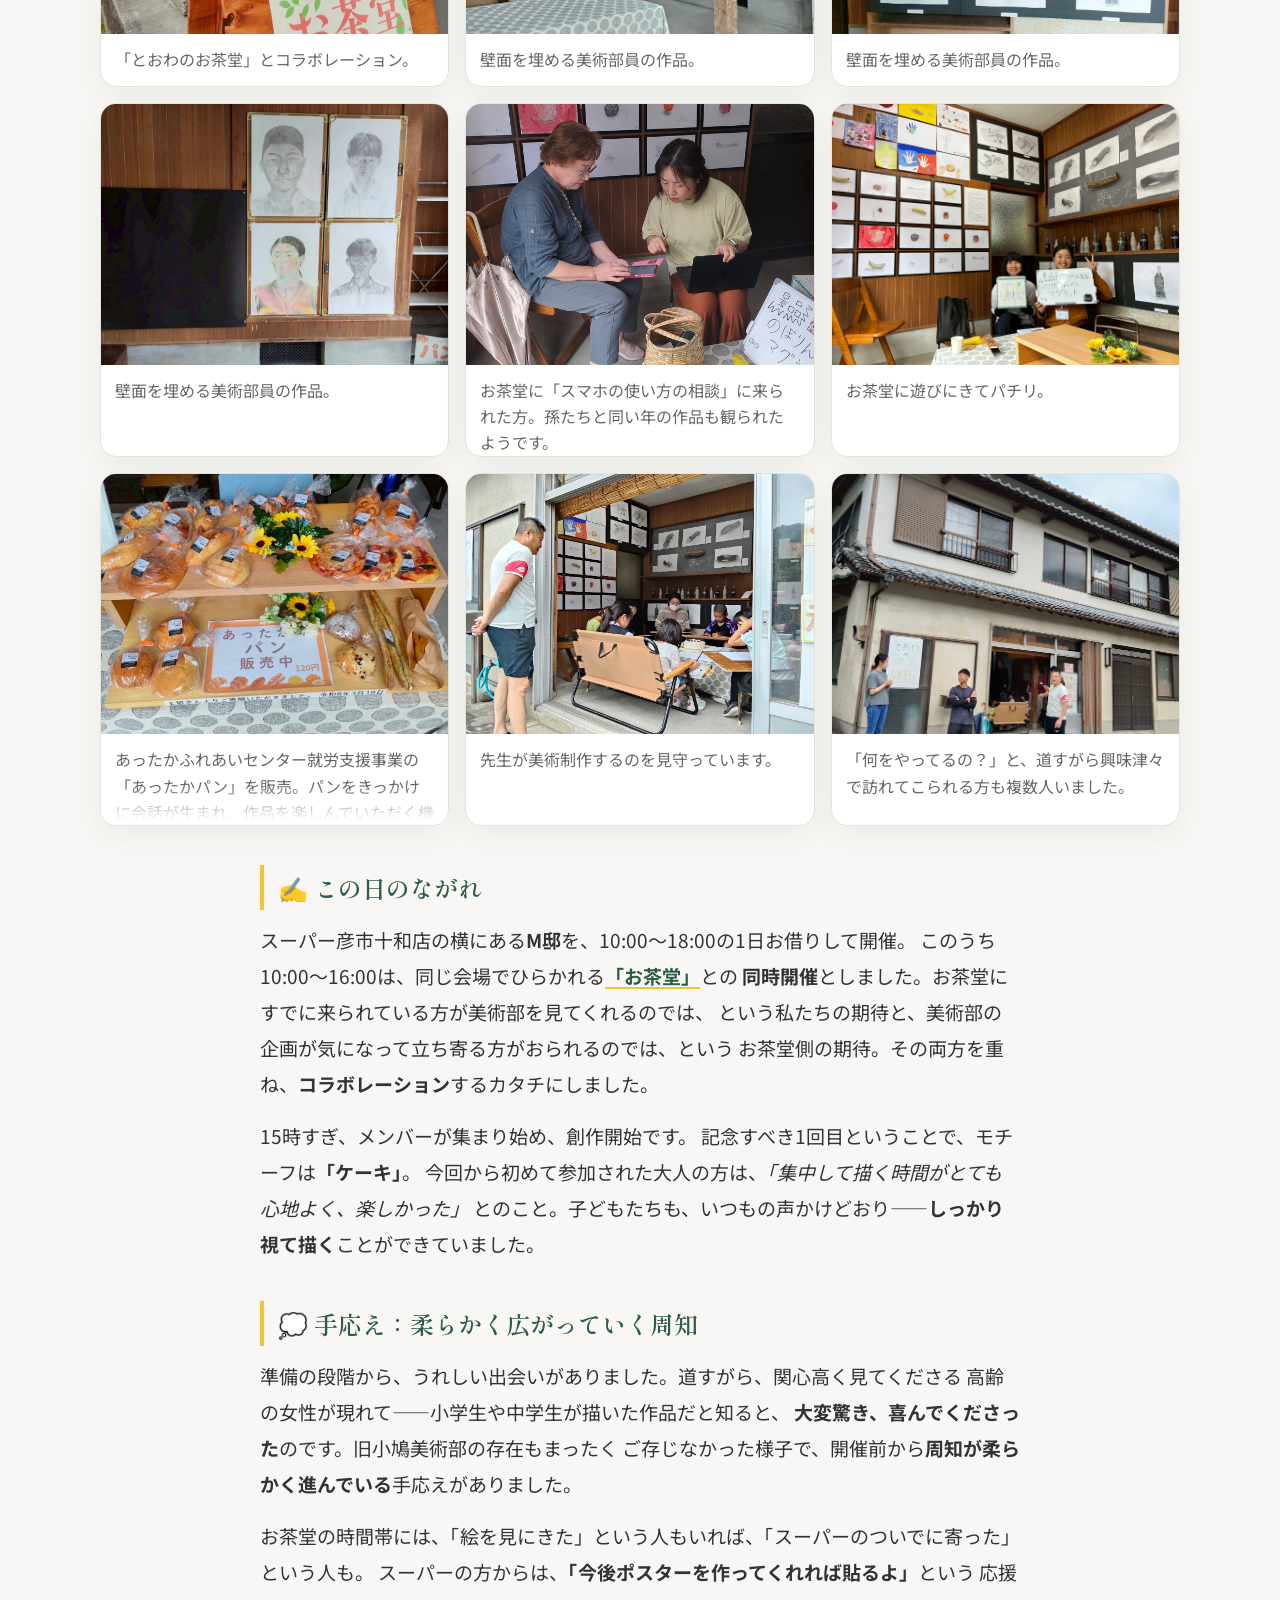
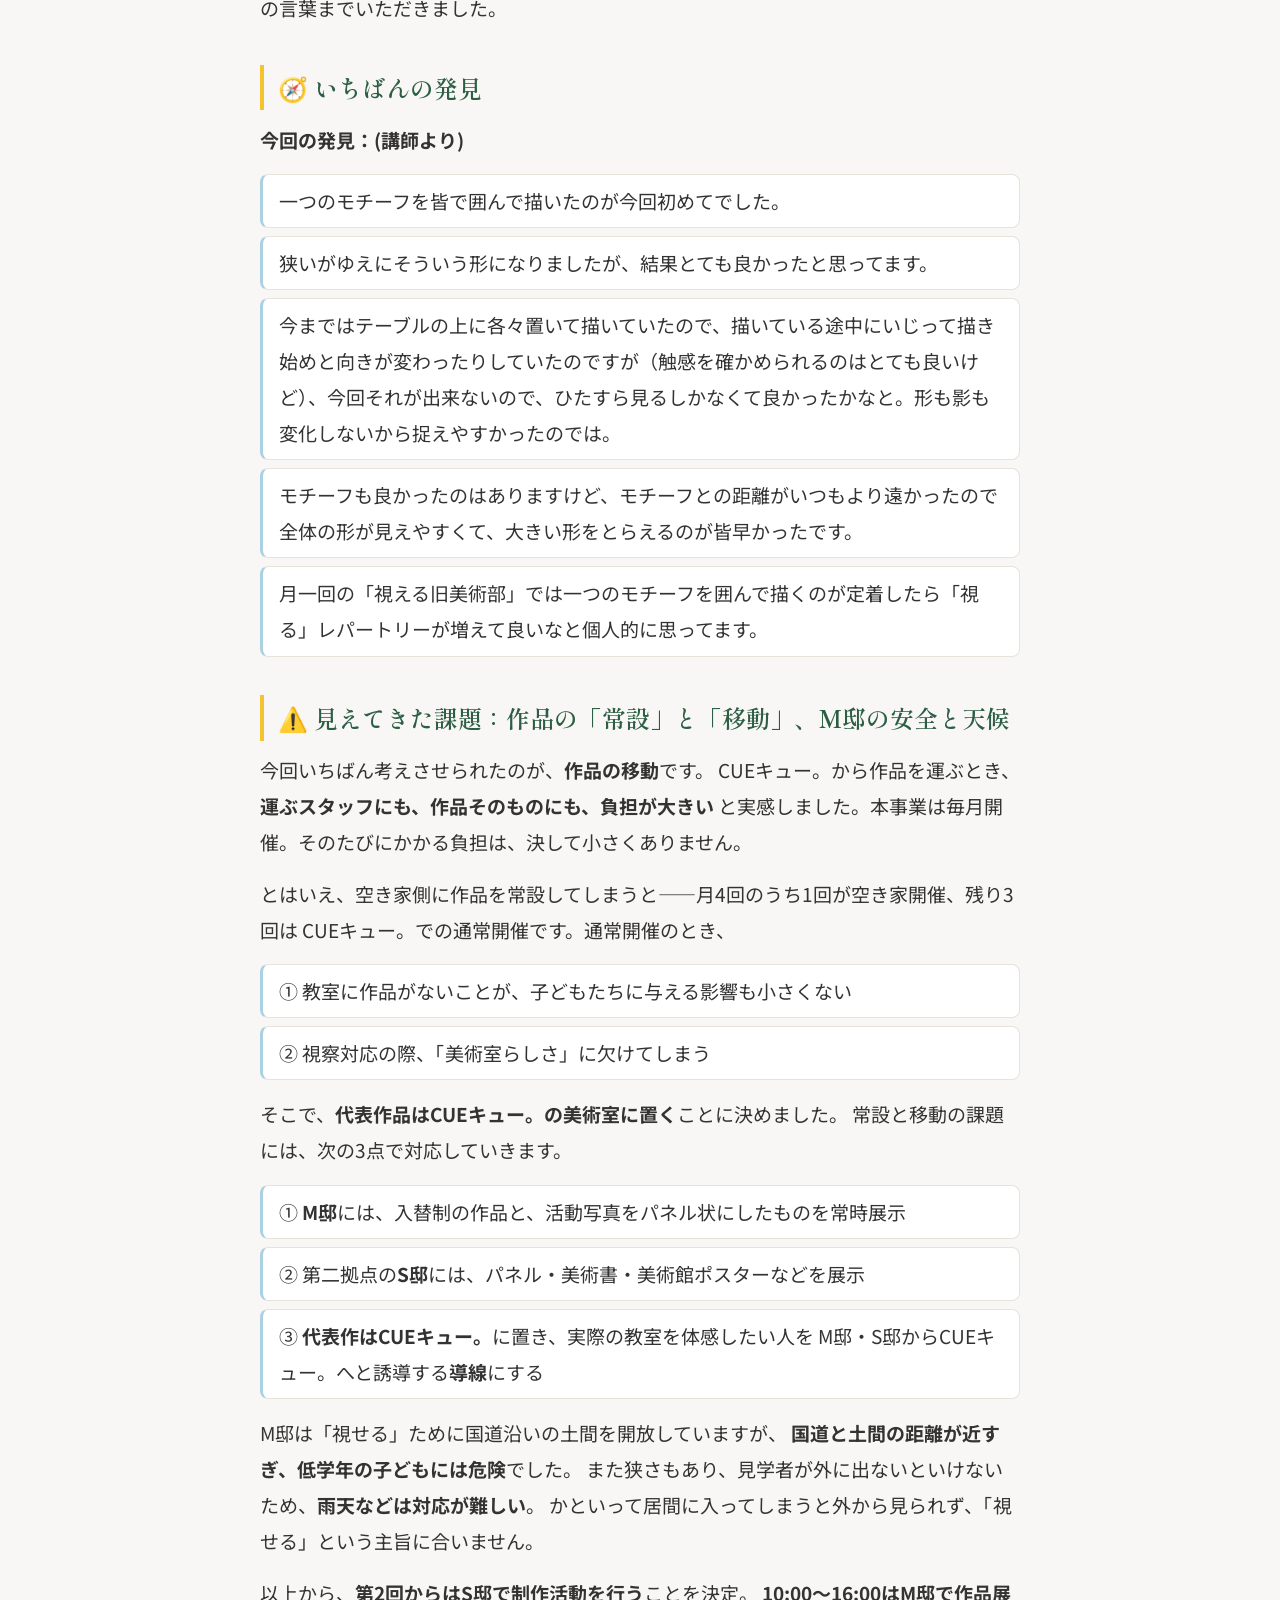
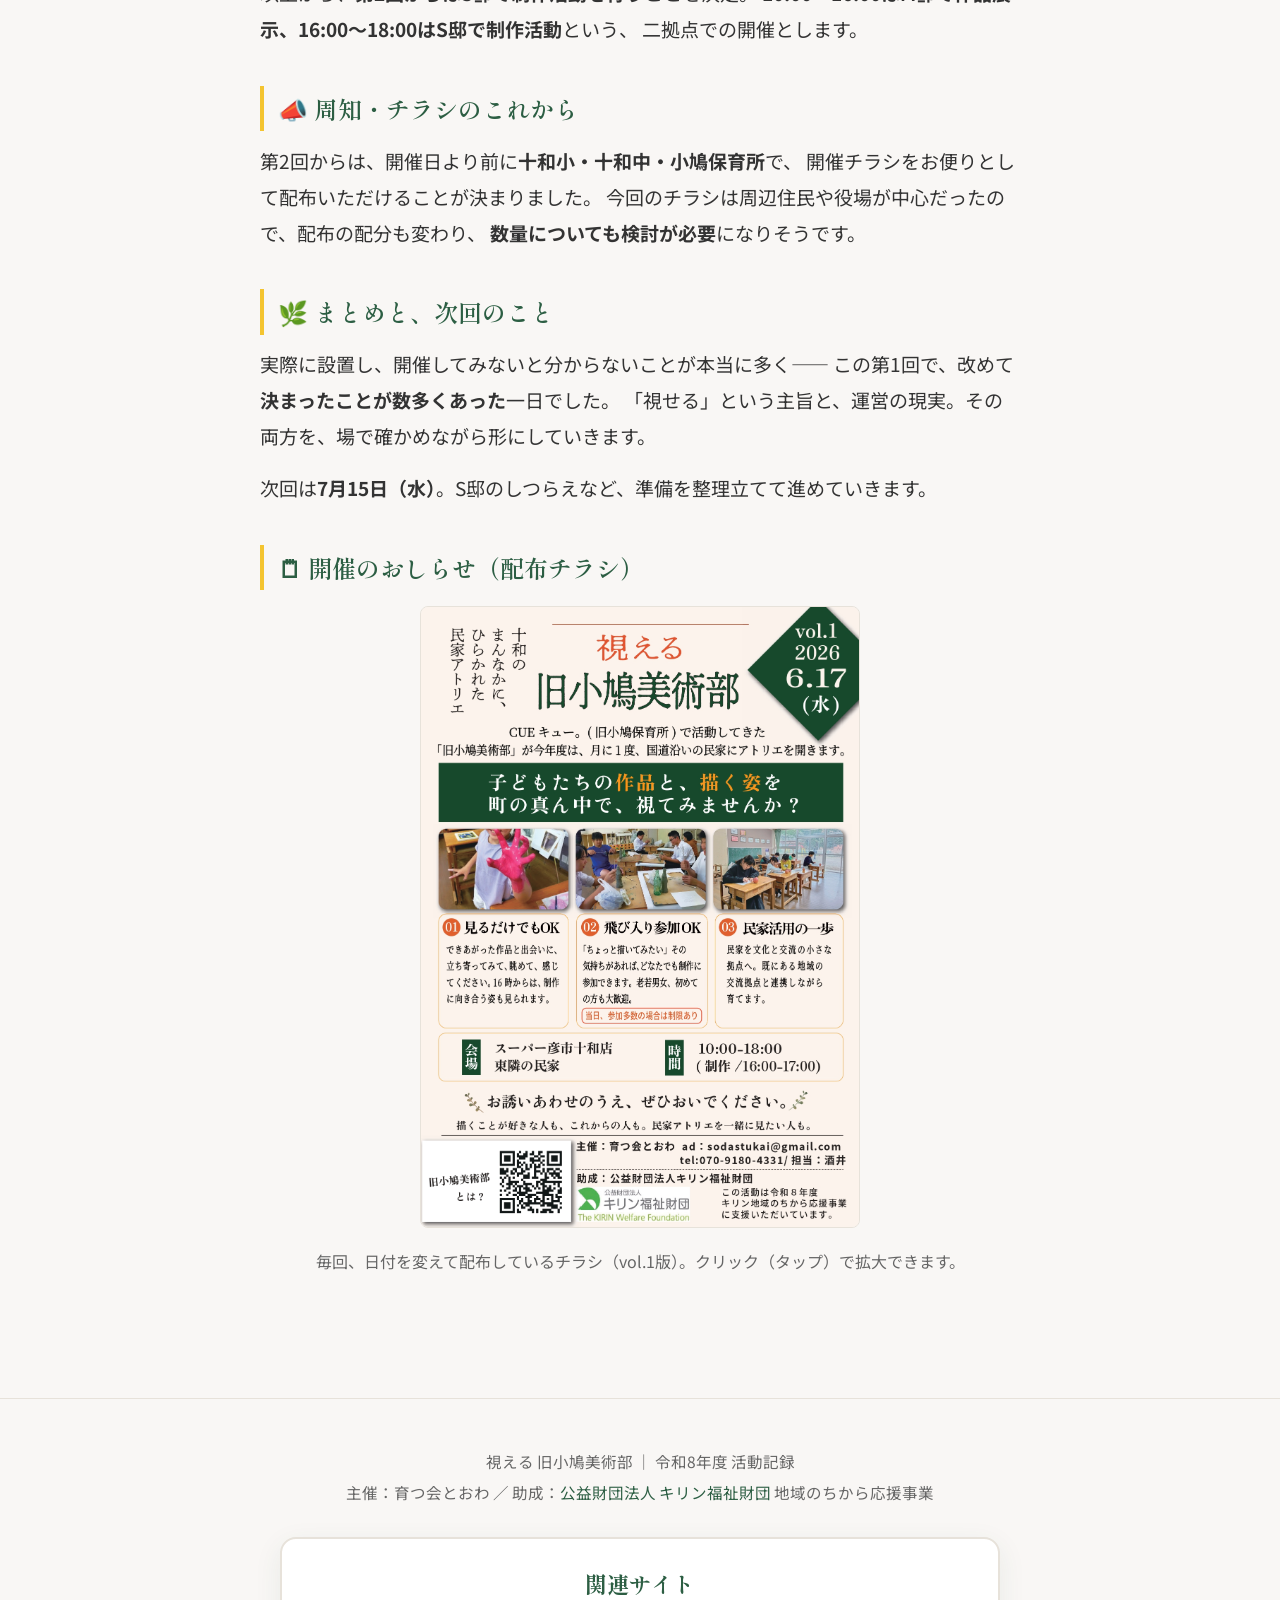
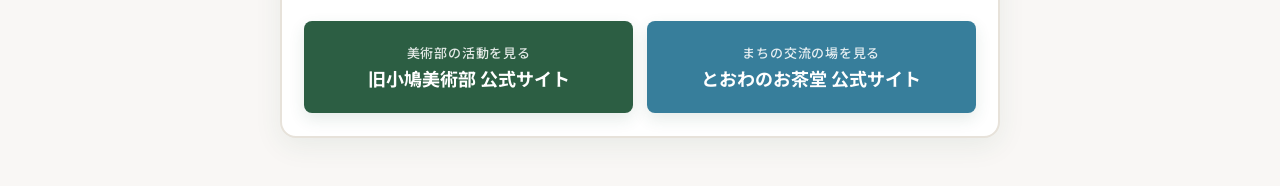
==== commit 754f49bf: "活動記録の文章と発見・課題を更新" ====
--- a/reports/2026-06-17-vol01.html
+++ b/reports/2026-06-17-vol01.html
@@ -82,7 +82,7 @@
       </figure>
       <figure>
         <img src="../assets/img/g8.jpg" alt="制作する子どもを見守る先生" loading="lazy" />
-        <figcaption>先生が、美術製作を行う姿を見守っています。</figcaption>
+        <figcaption>先生が美術制作するのを見守っています。</figcaption>
       </figure>
       <figure>
         <img src="../assets/img/g9.jpg" alt="道すがら興味津々で訪れる人々" loading="lazy" />
@@ -99,7 +99,7 @@
       お茶堂側の期待。その両方を重ね、<strong>コラボレーション</strong>するカタチにしました。
     </p>
     <p>
-      制作が動き出したのは15時すぎ。メンバーが集まり始め、創作開始です。
+      15時すぎ、メンバーが集まり始め、創作開始です。
       記念すべき1回目ということで、モチーフは<strong>「ケーキ」</strong>。
       今回から初めて参加された大人の方は、<em>「集中して描く時間がとても心地よく、楽しかった」</em>
       とのこと。子どもたちも、いつもの声かけどおり——<strong>しっかり視て描く</strong>ことができていました。
@@ -118,7 +118,17 @@
       応援の言葉までいただきました。
     </p>
 
-    <h2>🧭 いちばんの発見：作品の「常設」と「移動」をどう設計するか</h2>
+    <h2>🧭 いちばんの発見</h2>
+    <p><strong>今回の発見：(講師より)</strong></p>
+    <ul>
+      <li>一つのモチーフを皆で囲んで描いたのが今回初めてでした。</li>
+      <li>狭いがゆえにそういう形になりましたが、結果とても良かったと思ってます。</li>
+      <li>今まではテーブルの上に各々置いて描いていたので、描いている途中にいじって描き始めと向きが変わったりしていたのですが（触感を確かめられるのはとても良いけど）、今回それが出来ないので、ひたすら見るしかなくて良かったかなと。形も影も変化しないから捉えやすかったのでは。</li>
+      <li>モチーフも良かったのはありますけど、モチーフとの距離がいつもより遠かったので全体の形が見えやすくて、大きい形をとらえるのが皆早かったです。</li>
+      <li>月一回の「視える旧美術部」では一つのモチーフを囲んで描くのが定着したら「視る」レパートリーが増えて良いなと個人的に思ってます。</li>
+    </ul>
+
+    <h2>⚠️ 見えてきた課題：作品の「常設」と「移動」、M邸の安全と天候</h2>
     <p>
       今回いちばん考えさせられたのが、<strong>作品の移動</strong>です。
       CUEキュー。から作品を運ぶとき、<strong>運ぶスタッフにも、作品そのものにも、負担が大きい</strong>
@@ -143,7 +153,6 @@
           M邸・S邸からCUEキュー。へと誘導する<strong>導線</strong>にする</li>
     </ul>
 
-    <h2>⚠️ 見えてきた課題：M邸の安全と天候</h2>
     <p>
       M邸は「視せる」ために国道沿いの土間を開放していますが、
       <strong>国道と土間の距離が近すぎ、低学年の子どもには危険</strong>でした。
--- a/assets/style.css
+++ b/assets/style.css
@@ -71,15 +71,54 @@
   letter-spacing: .06em;
 }
 .brand-link {
+  position: relative;
+  display: inline-block;
   color: inherit;
   text-decoration: none;
   border-bottom: 3px solid var(--clr-accent-yellow);
-  transition: color .18s ease, border-color .18s ease;
+  border-radius: 10px 10px 4px 4px;
+  padding: .05em .18em .08em;
+  cursor: pointer;
+  transition: color .35s ease, background-color .35s ease,
+              box-shadow .35s ease, transform .35s cubic-bezier(.2,.8,.2,1);
+}
+.brand-link::after {
+  content: "公式サイトへ";
+  position: absolute;
+  left: 50%; top: -2.25em;
+  color: var(--clr-bg-white);
+  background: var(--clr-forest-green);
+  border-radius: 999px;
+  padding: 3px 12px;
+  font-family: var(--font-body);
+  font-size: 12px;
+  font-weight: 500;
+  letter-spacing: .08em;
+  line-height: 1.6;
+  white-space: nowrap;
+  opacity: 0;
+  pointer-events: none;
+  transform: translate(-50%, 7px) scale(.94);
+  transition: opacity .3s ease, transform .35s cubic-bezier(.2,.8,.2,1);
 }
 .brand-link:hover,
 .brand-link:focus-visible {
   color: var(--clr-accent-orange);
-  border-color: var(--clr-accent-yellow);
+  background: rgba(244, 196, 48, .12);
+  box-shadow: 0 10px 30px rgba(44, 94, 67, .16);
+  transform: translateY(-3px) scale(1.025);
+  outline: none;
+}
+.brand-link:hover::after,
+.brand-link:focus-visible::after {
+  opacity: 1;
+  transform: translate(-50%, 0) scale(1);
+}
+@media (prefers-reduced-motion: reduce) {
+  .brand-link,
+  .brand-link::after { transition: none; }
+  .brand-link:hover,
+  .brand-link:focus-visible { transform: none; }
 }
 .site-head p {
   color: var(--clr-text-light);
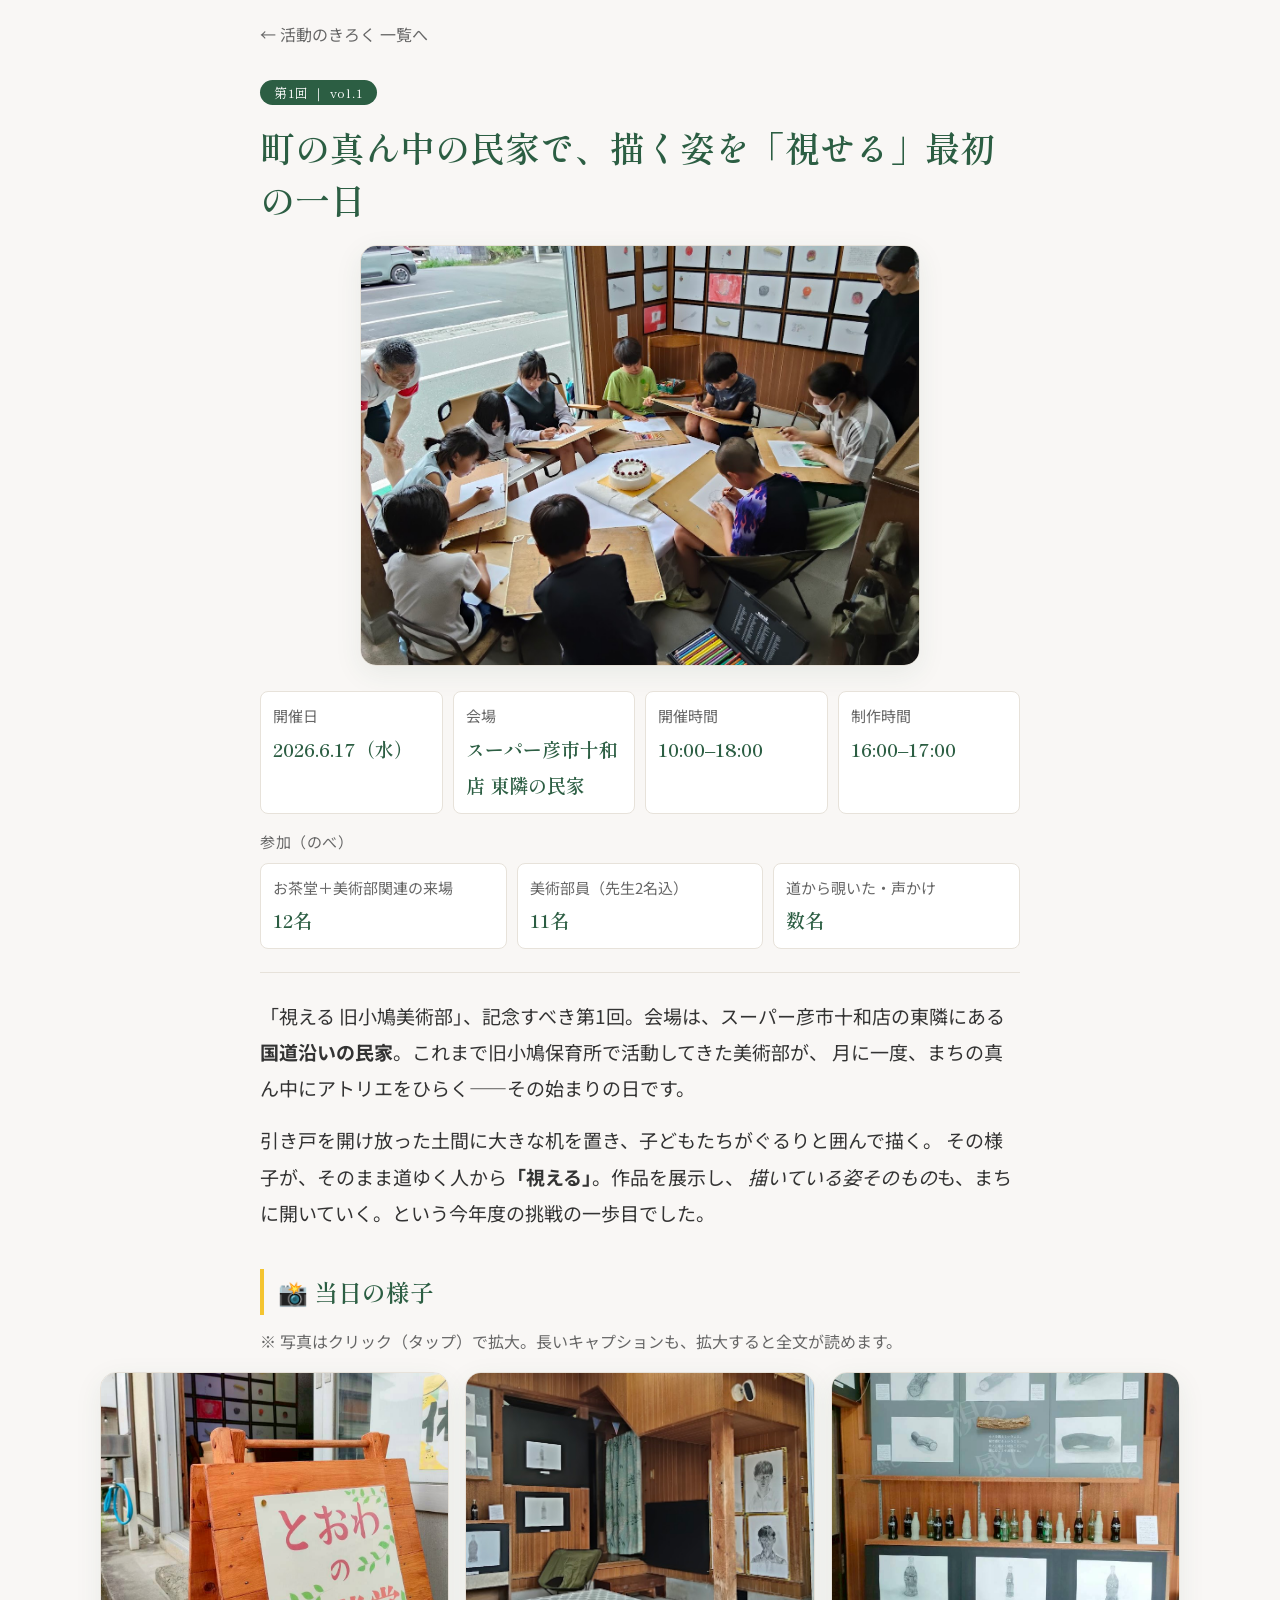
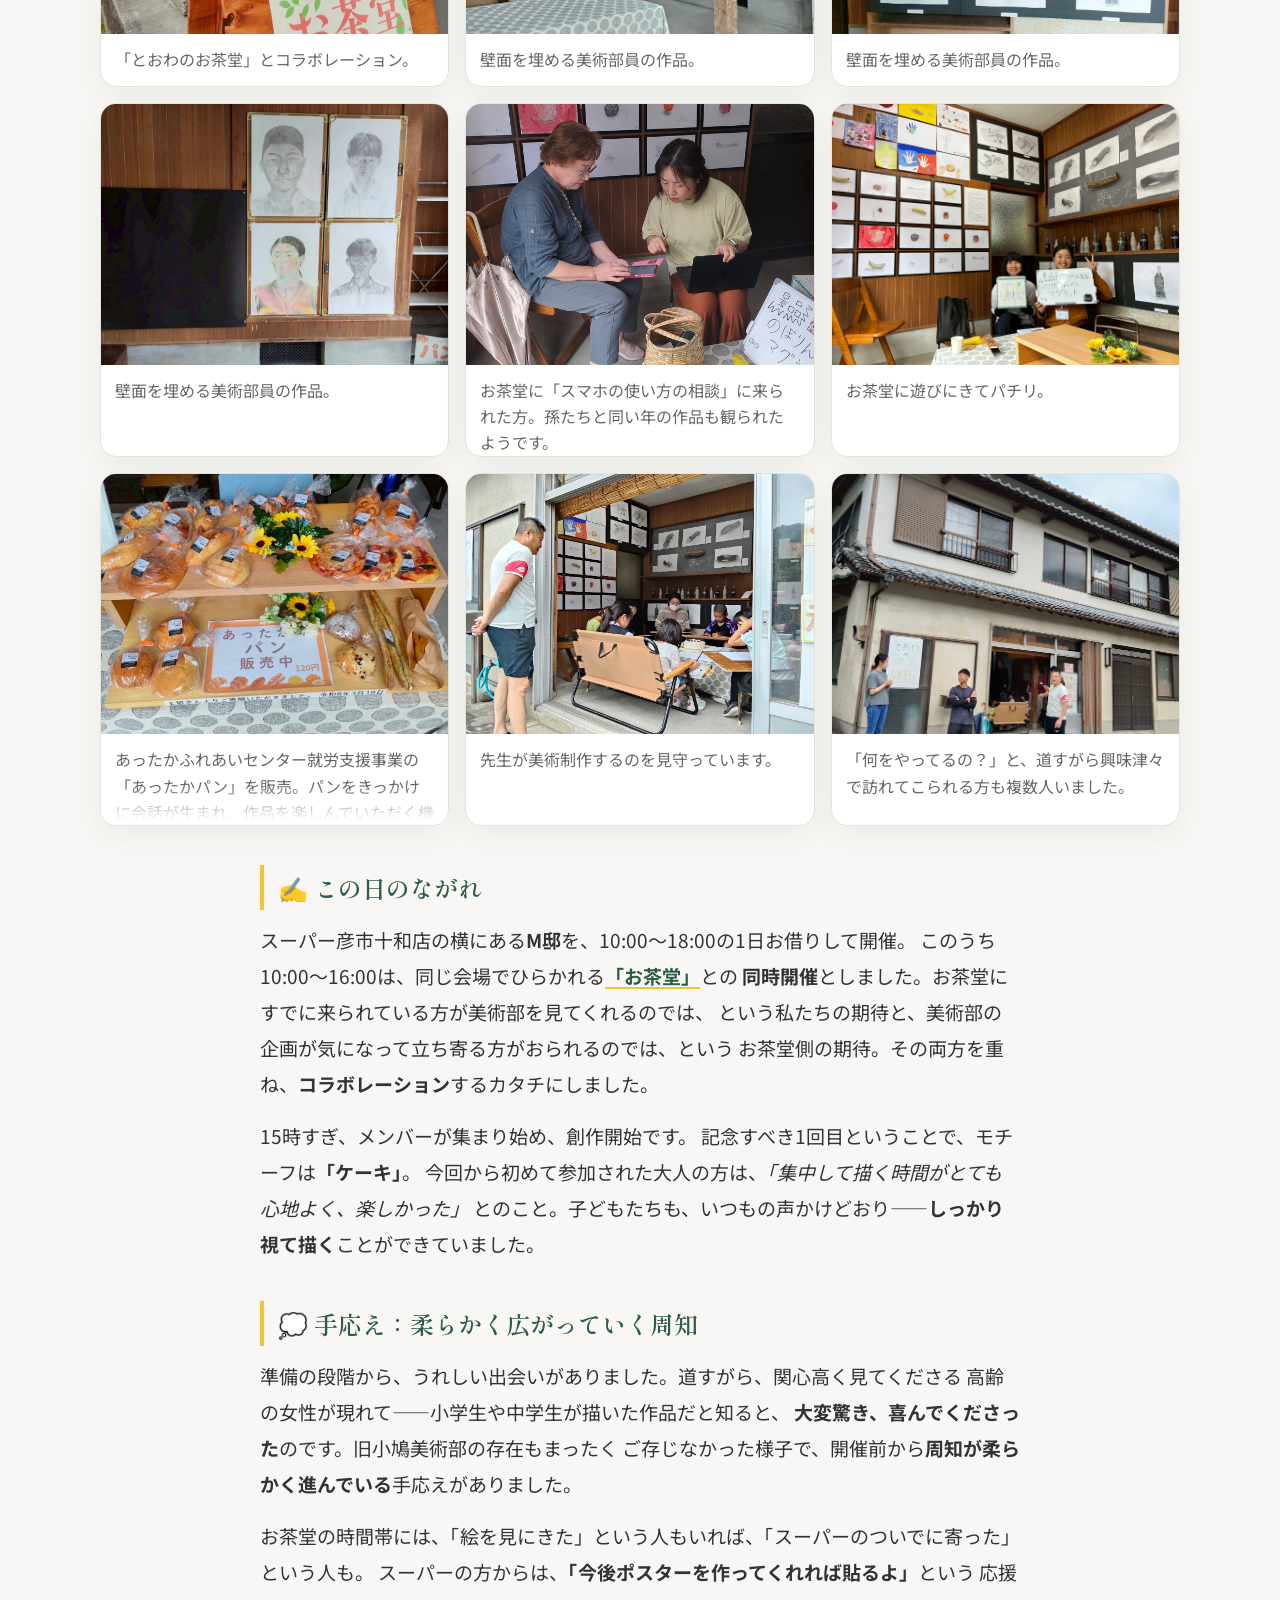
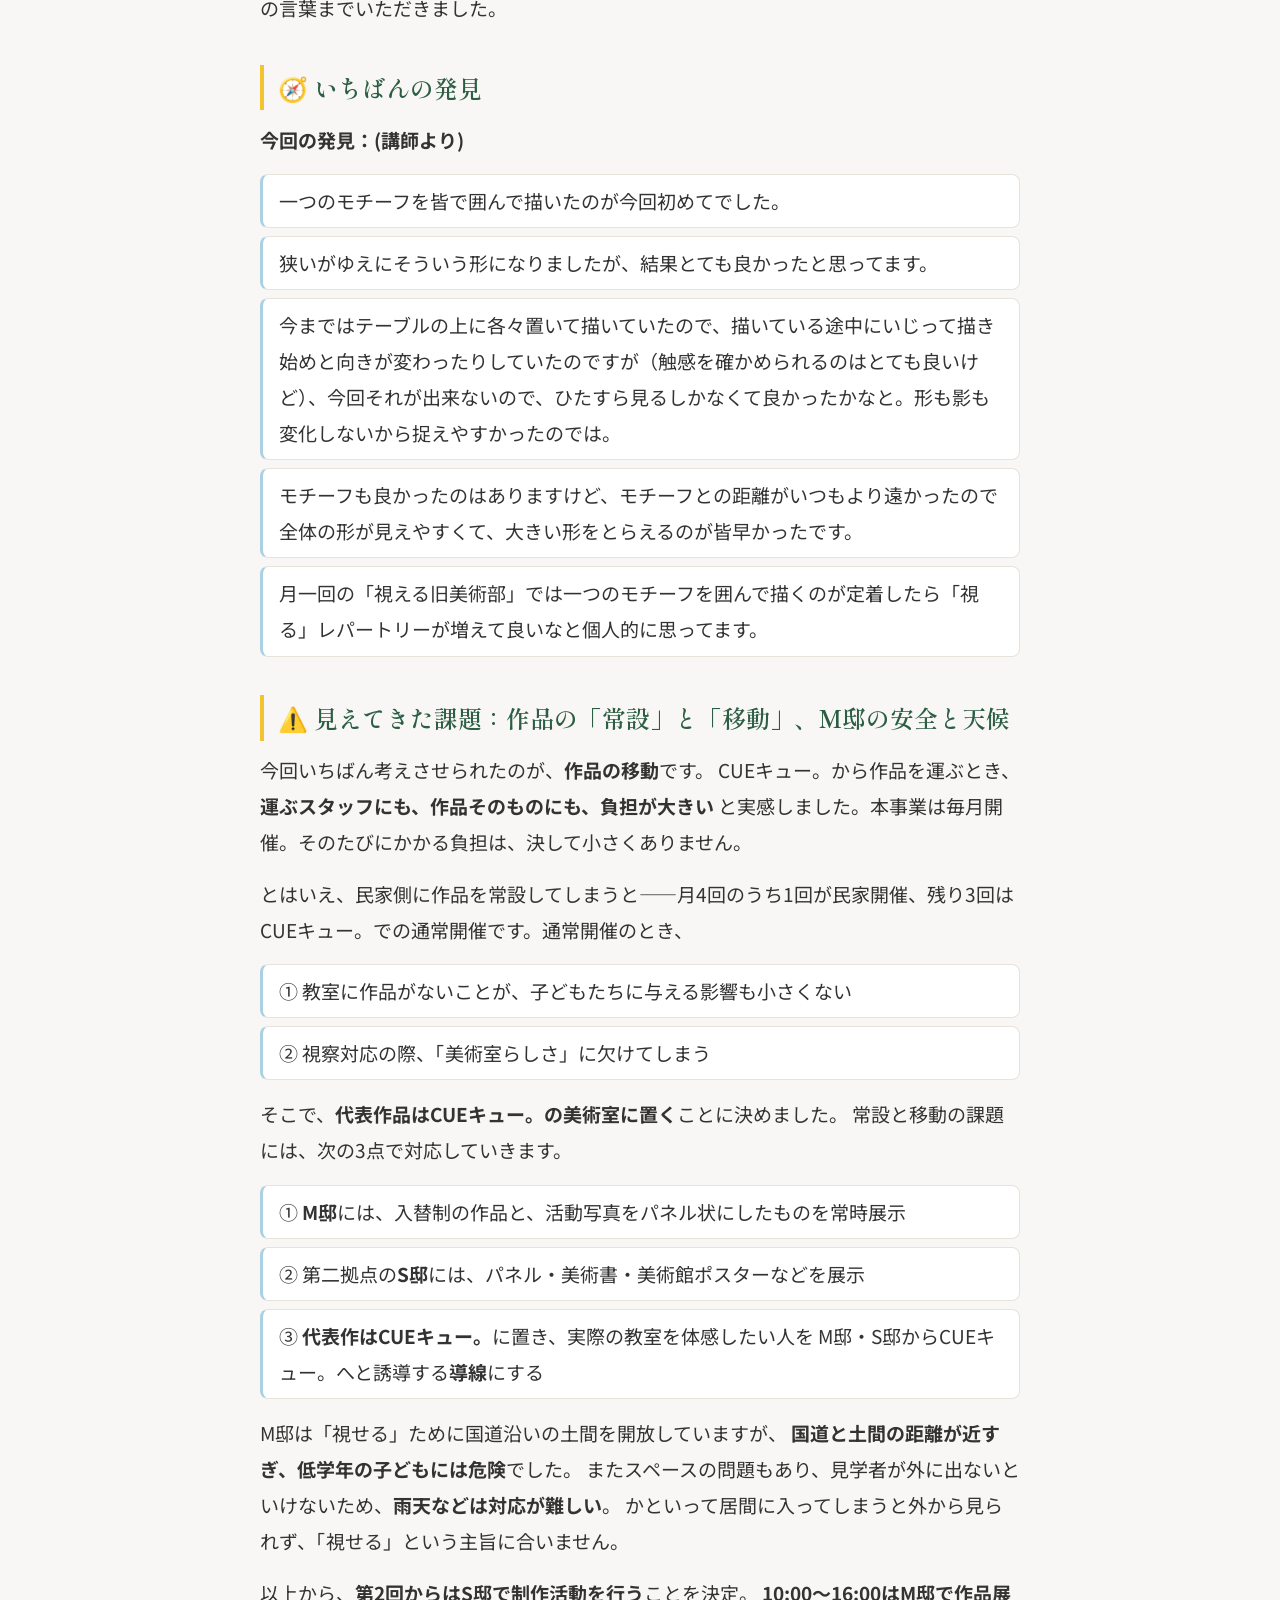
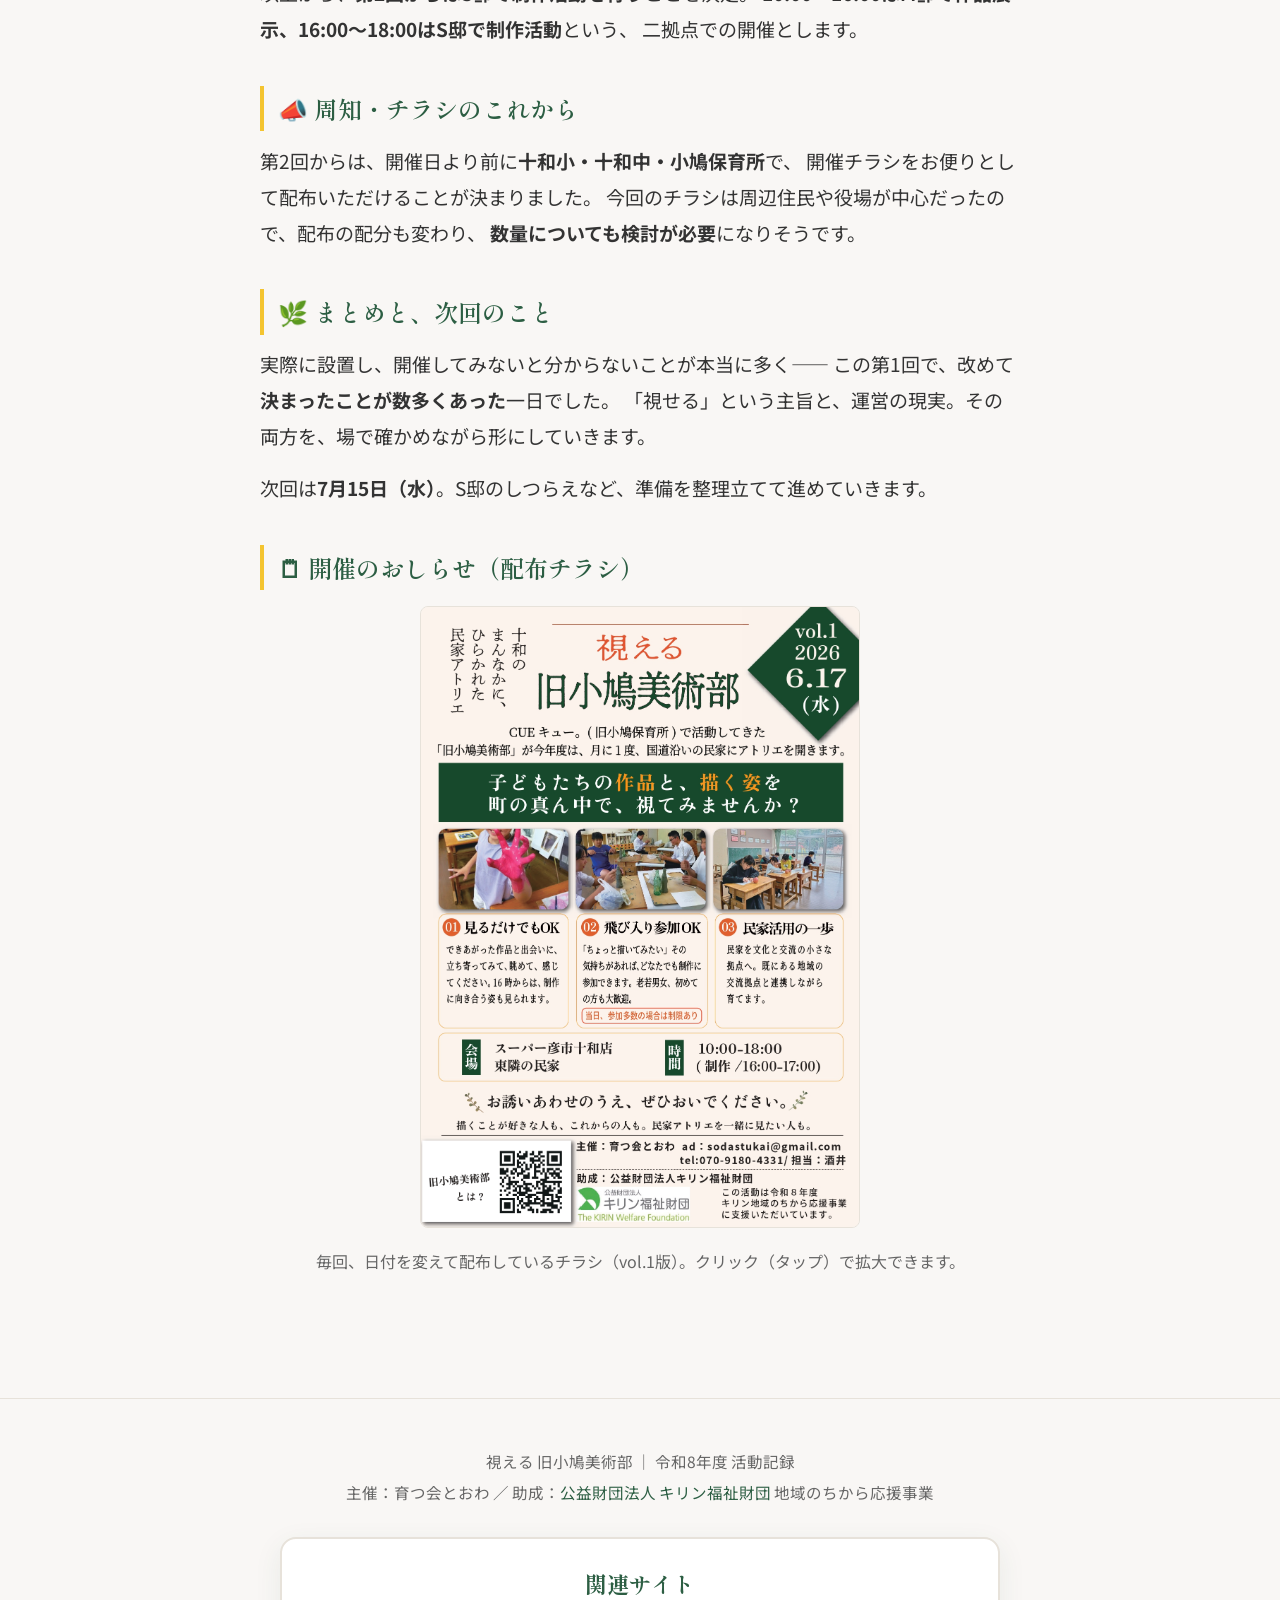
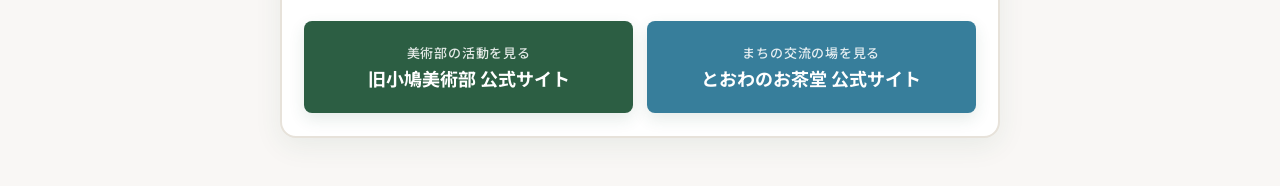
==== commit 28f965ca: "vol.1記録：「空き家」→「民家」、「狭さ」→「スペースの問題」に文言修正 Co-Authored-By: Claude Sonnet 4.6 <noreply@anthropic.com>" ====
--- a/reports/2026-06-17-vol01.html
+++ b/reports/2026-06-17-vol01.html
@@ -135,7 +135,7 @@
       と実感しました。本事業は毎月開催。そのたびにかかる負担は、決して小さくありません。
     </p>
     <p>
-      とはいえ、空き家側に作品を常設してしまうと——月4回のうち1回が空き家開催、残り3回は
+      とはいえ、民家側に作品を常設してしまうと——月4回のうち1回が民家開催、残り3回は
       CUEキュー。での通常開催です。通常開催のとき、
     </p>
     <ul>
@@ -156,7 +156,7 @@
     <p>
       M邸は「視せる」ために国道沿いの土間を開放していますが、
       <strong>国道と土間の距離が近すぎ、低学年の子どもには危険</strong>でした。
-      また狭さもあり、見学者が外に出ないといけないため、<strong>雨天などは対応が難しい</strong>。
+      またスペースの問題もあり、見学者が外に出ないといけないため、<strong>雨天などは対応が難しい</strong>。
       かといって居間に入ってしまうと外から見られず、「視せる」という主旨に合いません。
     </p>
     <p>
